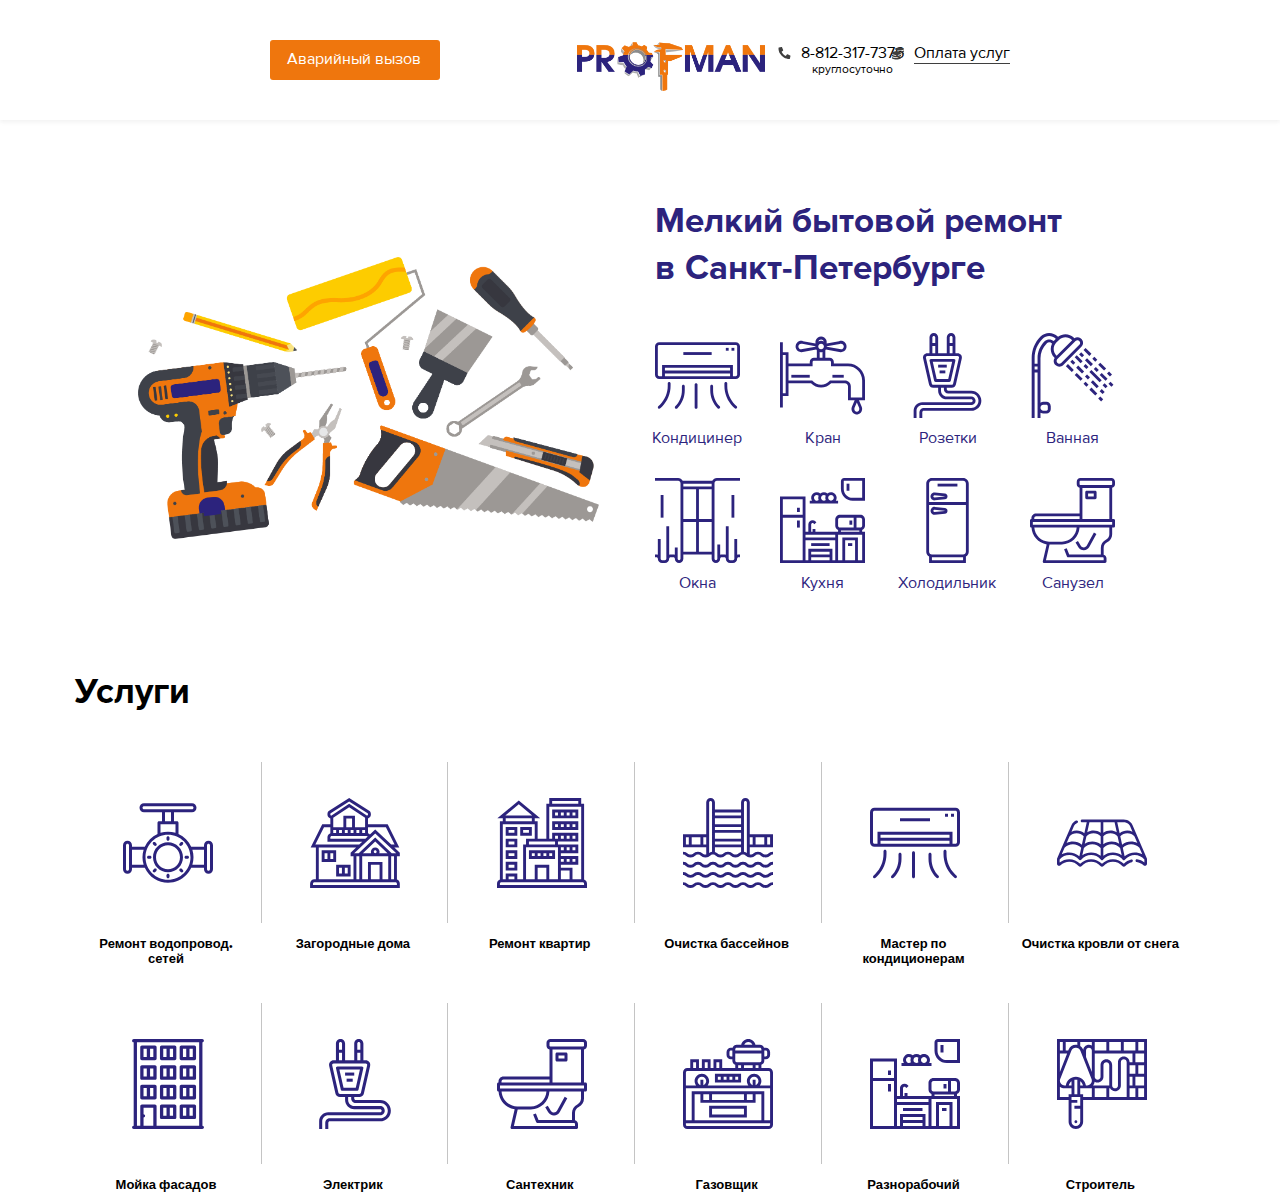
==== index.html @ c5df30b3 "main block_2" ====
<!DOCTYPE html>
<html lang="ru">

    <head>
        <meta charset="utf-8">
        <title>ProFman</title>
        <link rel="stylesheet" href="normalize.css">
        <link rel="stylesheet" href="style.css">
    </head>

    <body>
        <header>
            <div class="head_wrapper">
                <a href="#" class="button">Аварийный вызов</a>

                <a href="index.html" rel="home">
                    <img src="image/logo.png" alt="ProFman">
                  </a>
                <div class="wrapper_link">
                    <div><svg width="13" height="13" viewBox="0 0 13 13" fill="none" xmlns="http://www.w3.org/2000/svg"> <path d="M11.9141 12.5547L12.4766 10.1172C12.5078 9.99219 12.4922 9.86719 12.4297 9.74219C12.3672 9.61719 12.2812 9.53125 12.1719 9.48437L9.54687 8.35937C9.42187 8.3125 9.29687 8.30469 9.17187 8.33594C9.0625 8.36719 8.96875 8.42969 8.89062 8.52344L7.71875 9.92969C6.8125 9.50781 6 8.9375 5.28125 8.21875C4.5625 7.51562 3.99219 6.70312 3.57031 5.78125L4.97656 4.63281C5.08594 4.55469 5.14844 4.45312 5.16406 4.32812C5.19531 4.20312 5.1875 4.08594 5.14062 3.97656L4.01562 1.35156C3.96875 1.22656 3.88281 1.13281 3.75781 1.07031C3.63281 1.00781 3.50781 0.992187 3.38281 1.02344L0.945312 1.58594C0.804687 1.60156 0.695312 1.66406 0.617187 1.77344C0.539062 1.88281 0.5 2 0.5 2.125C0.5 4.09375 0.992187 5.92187 1.97656 7.60937C2.94531 9.25 4.25 10.5547 5.89062 11.5234C7.57812 12.5078 9.40625 13 11.375 13C11.5 13 11.6172 12.9609 11.7266 12.8828C11.8359 12.8047 11.8984 12.6953 11.9141 12.5547Z" fill="#3F3F3F"/></svg>
                        8-812-317-7376 <br> <span>круглосуточно</span> 
                    </div>
                    <div>
                        <svg width="12" height="13" viewBox="0 0 12 13" fill="none" xmlns="http://www.w3.org/2000/svg"> <path d="M0 9.99219L0 11C0 11.2656 0.203125 11.5156 0.609375 11.75C1.01563 11.9844 1.5625 12.1641 2.25 12.2891C2.9375 12.4297 3.6875 12.5 4.5 12.5C5.3125 12.5 6.0625 12.4297 6.75 12.2891C7.4375 12.1641 7.98438 11.9844 8.39063 11.75C8.79688 11.5156 9 11.2656 9 11V9.99219C8.53125 10.3203 7.88281 10.5781 7.05469 10.7656C6.27344 10.9219 5.42188 11 4.5 11C3.57813 11 2.72656 10.9219 1.94531 10.7656C1.11719 10.5781 0.46875 10.3203 0 9.99219ZM7.5 3.5C8.3125 3.5 9.0625 3.4375 9.75 3.3125C10.4375 3.17187 10.9844 2.98437 11.3906 2.75C11.7969 2.51562 12 2.26562 12 2C12 1.73437 11.7969 1.48437 11.3906 1.25C10.9844 1.01562 10.4375 0.835937 9.75 0.710937C9.0625 0.570312 8.3125 0.5 7.5 0.5C6.6875 0.5 5.9375 0.570312 5.25 0.710937C4.5625 0.835937 4.01562 1.01562 3.60938 1.25C3.20313 1.48437 3 1.73438 3 2C3 2.26562 3.20313 2.51562 3.60938 2.75C4.01563 2.98437 4.5625 3.17187 5.25 3.3125C5.9375 3.4375 6.6875 3.5 7.5 3.5ZM0 7.53125L0 8.75C0 9.01562 0.203125 9.26562 0.609375 9.5C1.01563 9.73438 1.5625 9.92188 2.25 10.0625C2.9375 10.1875 3.6875 10.25 4.5 10.25C5.3125 10.25 6.0625 10.1875 6.75 10.0625C7.4375 9.92187 7.98438 9.73437 8.39063 9.5C8.79688 9.26562 9 9.01562 9 8.75V7.53125C8.53125 7.92187 7.88281 8.22656 7.05469 8.44531C6.25781 8.64844 5.40625 8.75 4.5 8.75C3.59375 8.75 2.74219 8.64844 1.94531 8.44531C1.11719 8.22656 0.46875 7.92188 0 7.53125ZM9.75 7.78906C10.4375 7.66406 10.9844 7.48437 11.3906 7.25C11.7969 7.01562 12 6.76562 12 6.5L12 5.49219C11.4844 5.86719 10.7344 6.14062 9.75 6.3125V7.78906ZM4.5 4.25C3.6875 4.25 2.9375 4.33594 2.25 4.50781C1.5625 4.67969 1.01563 4.90625 0.609375 5.1875C0.203125 5.46875 0 5.78125 0 6.125C0 6.46875 0.203125 6.78125 0.609375 7.0625C1.01563 7.34375 1.5625 7.57031 2.25 7.74219C2.9375 7.91406 3.6875 8 4.5 8C5.3125 8 6.0625 7.91406 6.75 7.74219C7.4375 7.57031 7.98438 7.34375 8.39063 7.0625C8.79688 6.78125 9 6.46875 9 6.125C9 5.78125 8.79688 5.46875 8.39062 5.1875C7.98438 4.90625 7.4375 4.67969 6.75 4.50781C6.0625 4.33594 5.3125 4.25 4.5 4.25ZM9.63281 5.5625C10.3516 5.4375 10.9219 5.25781 11.3438 5.02344C11.7812 4.78906 12 4.53125 12 4.25V3.24219C11.5938 3.52344 11.0469 3.75 10.3594 3.92187C9.73438 4.09375 9.02344 4.19531 8.22656 4.22656C8.97656 4.58594 9.44531 5.03125 9.63281 5.5625Z" fill="#3F3F3F"/></svg>
                        <a href="#">Оплата услуг</a>
                    </div>
                </div>
            </div>
        </header>

        <div id="container">
            <div class="index_present">
              <img src="image/fs.png" alt="">
              <h1>Мелкий бытовой ремонт<br> в Санкт-Петербурге</h1>
              <div class="present_uslugi">
                <a href="#">
                  <div>
                    <svg height="480pt" viewBox="0 -52 480 480" width="480pt" xmlns="http://www.w3.org/2000/svg"><path d="m80 224c-4.417969 0-8 3.582031-8 8v14.398438c.117188 39.898437-15.726562 78.183593-44 106.328124l-9.601562 9.601563c-2.078126 2.007813-2.914063 4.984375-2.179688 7.78125.730469 2.796875 2.917969 4.980469 5.714844 5.710937 2.796875.734376 5.769531-.101562 7.777344-2.179687l9.601562-9.601563c31.285156-31.136718 48.816406-73.496093 48.6875-117.640624v-14.398438c0-4.417969-3.582031-8-8-8zm0 0"/><path d="m400 224c-4.417969 0-8 3.582031-8 8v14.398438c-.121094 44.148437 17.425781 86.507812 48.726562 117.640624l9.601563 9.601563c3.140625 3.03125 8.128906 2.988281 11.214844-.097656 3.085937-3.085938 3.128906-8.074219.097656-11.214844l-9.601563-9.601563c-28.289062-28.136718-44.148437-66.425781-44.039062-106.328124v-14.398438c0-4.417969-3.582031-8-8-8zm0 0"/><path d="m125.65625 373.65625c27.199219-27.050781 42.449219-63.863281 42.34375-102.222656v-23.433594c0-4.417969-3.582031-8-8-8s-8 3.582031-8 8v23.433594c.09375 34.117187-13.464844 66.851562-37.65625 90.910156-2.078125 2.007812-2.914062 4.984375-2.179688 7.78125.730469 2.796875 2.914063 4.980469 5.710938 5.710938 2.796875.734374 5.773438-.101563 7.78125-2.179688zm0 0"/><path d="m320 240c-4.417969 0-8 3.582031-8 8v23.433594c-.105469 38.359375 15.144531 75.171875 42.34375 102.222656 3.140625 3.03125 8.128906 2.988281 11.214844-.097656 3.085937-3.085938 3.128906-8.074219.097656-11.214844-24.191406-24.058594-37.75-56.792969-37.65625-90.910156v-23.433594c0-4.417969-3.582031-8-8-8zm0 0"/><path d="m240 368v-128c0-4.417969-3.582031-8-8-8s-8 3.582031-8 8v128c0 4.417969 3.582031 8 8 8s8-3.582031 8-8zm0 0"/><path d="m456 0h-432c-13.253906 0-24 10.746094-24 24v160c0 13.253906 10.746094 24 24 24h432c13.253906 0 24-10.746094 24-24v-160c0-13.253906-10.746094-24-24-24zm-400 192v-16h368v16zm368-32h-368v-16h368zm40 24c0 4.417969-3.582031 8-8 8h-16v-64h-400v64h-16c-4.417969 0-8-3.582031-8-8v-160c0-4.417969 3.582031-8 8-8h432c4.417969 0 8 3.582031 8 8zm0 0"/><path d="m160 56h160v16h-160zm0 0"/><path d="m432 32h16v16h-16zm0 0"/><path d="m400 32h16v16h-16zm0 0"/></svg>
                    <span>Кондицинер</span>
                  </div>
                </a>
                <a href="#">
                  <div>
                    <svg height="480pt" viewBox="0 -19 480 479" width="480pt" xmlns="http://www.w3.org/2000/svg"><path d="m384 152.78125h-80v-8c0-13.257812-10.746094-24-24-24h-24v-43.058594c1.179688-1.320312 2.25-2.734375 3.199219-4.230468l83.402343 15.152343 1.398438.136719c12.636719.019531 24.097656-7.410156 29.242188-18.953125 5.140624-11.539063 3.003906-25.03125-5.460938-34.414063-8.460938-9.382812-21.660156-12.898437-33.667969-8.96875l-70.847656 12.878907c2.789063-12.785157-2.488281-25.984375-13.324219-33.320313-10.835937-7.339844-25.046875-7.339844-35.882812 0-10.835938 7.335938-16.113282 20.535156-13.324219 33.320313l-70.847656-12.878907c-12.007813-3.929687-25.207031-.414062-33.667969 8.96875-8.464844 9.382813-10.601562 22.875-5.460938 34.414063 5.144532 11.542969 16.605469 18.972656 29.242188 18.953125h.71875l84.082031-15.289062c.949219 1.496093 2.019531 2.910156 3.199219 4.230468v43.058594h-16c-13.253906 0-24 10.742188-24 24v8h-120v-64h-32v-56h-16v368h16v-64h32v-72h127.015625c14.988281 15.347656 35.53125 24 56.984375 24s41.996094-8.652344 56.984375-24h77.511719c9.664062.007812 17.496094 7.839844 17.503906 17.503906v78.496094h37.65625l-15.488281 36.132812c-3.945313 9.292969-3.355469 19.894532 1.601562 28.691407 4.484375 8.105469 12.527344 13.621093 21.703125 14.886719 1.421875.1875 2.859375.285156 4.296875.289062 1.449219-.003906 2.898438-.101562 4.335938-.289062 9.175781-1.277344 17.214843-6.804688 21.695312-14.914063 4.953125-8.792969 5.546875-19.386719 1.597657-28.679687l-15.476563-36.117188h34.078125v-112c-.058594-52.996094-43.003906-95.945312-96-96zm61.871094 264.925781c-2.011719 3.738281-5.671875 6.304688-9.871094 6.921875-1.457031.191406-2.933594.191406-4.390625 0-4.207031-.613281-7.875-3.175781-9.898437-6.914062-2.503907-4.445313-2.800782-9.808594-.800782-14.503906l12.921875-30.128907 12.910157 30.136719c1.976562 4.703125 1.65625 10.058594-.871094 14.488281zm-229.871094-360.925781c0-8.839844 7.164062-16 16-16s16 7.160156 16 16c0 8.835938-7.164062 16-16 16s-16-7.164062-16-16zm48-1.320312 73.542969-13.386719 1.210937-.3125c1.679688-.621094 3.453125-.953125 5.246094-.980469 8.835938-.179688 16.144531 6.835938 16.324219 15.675781.179687 8.835938-6.839844 16.144531-15.675781 16.324219l-80.648438-14.679688zm-32-38.679688c7.34375.019531 13.730469 5.035156 15.488281 12.167969-9.578125-5.558594-21.398437-5.558594-30.976562 0 1.757812-7.132813 8.144531-12.148438 15.488281-12.167969zm-32 41.320312-80.648438 14.679688c-8.835937-.179688-15.855468-7.488281-15.675781-16.324219.179688-8.839843 7.488281-15.855469 16.324219-15.675781 1.792969.027344 3.566406.359375 5.246094.980469l74.753906 13.699219zm24 29.542969c5.226562 1.515625 10.773438 1.515625 16 0v33.136719h-16zm-192 233.136719h-16v-216h16zm432 24h-64v-62.496094c-.023438-18.496094-15.007812-33.484375-33.503906-33.503906h-84.542969l-2.402344 2.65625c-12.082031 13.574219-29.390625 21.339844-47.566406 21.339844s-35.484375-7.765625-47.570313-21.339844l-2.398437-2.65625h-134.015625v-80h136v-24c0-4.417969 3.582031-8 8-8h88c4.417969 0 8 3.582031 8 8v24h96c44.164062.046875 79.953125 35.835938 80 80zm0 0"/><path d="m64 216.78125h104v16h-104zm0 0"/><path d="m296 216.78125h64v16h-64zm0 0"/></svg>
                    <span>Кран</span>
                  </div>
                </a>
                <a href="#">
                  <div>
                    <svg height="472pt" viewBox="-48 0 472 472" width="472pt" xmlns="http://www.w3.org/2000/svg"><path d="m230.160156 147.007812c-1.519531-1.902343-3.820312-3.007812-6.257812-3.007812h-127.804688c-2.4375-.003906-4.742187 1.105469-6.261718 3.007812-1.519532 1.902344-2.089844 4.394532-1.546876 6.769532l25.453126 112c.832031 3.640625 4.066406 6.222656 7.800781 6.222656h76.914062c3.734375 0 6.96875-2.582031 7.800781-6.222656l25.453126-112c.539062-2.375-.03125-4.867188-1.550782-6.769532zm-38.089844 108.992188h-64.140624l-21.808594-96h107.757812zm0 0"/><path d="m136 176h48v16h-48zm0 0"/><path d="m144 208h32v16h-32zm0 0"/><path d="m0 432v40h16v-40c0-17.671875 14.328125-32 32-32h272c13.253906 0 24-10.746094 24-24s-10.746094-24-24-24h-136c-17.671875 0-32-14.328125-32-32v-16h16v8c0 13.253906 10.746094 24 24 24h128c22.089844 0 40 17.910156 40 40s-17.910156 40-40 40h-264c-13.253906 0-24 10.746094-24 24v32h16v-32c0-4.417969 3.582031-8 8-8h264c30.929688 0 56-25.070312 56-56s-25.070312-56-56-56h-128c-4.417969 0-8-3.582031-8-8v-8h27.199219c11.222656.042969 20.960937-7.726562 23.410156-18.679688l32.71875-144c1.617187-7.113281-.089844-14.578124-4.636719-20.28125-4.546875-5.703124-11.445312-9.03125-18.738281-9.039062h-11.953125v-88c0-13.253906-10.746094-24-24-24s-24 10.746094-24 24v88h-48v-88c0-13.253906-10.746094-24-24-24s-24 10.746094-24 24v88h-11.953125c-7.300781 0-14.203125 3.320312-18.757813 9.027344-4.558593 5.703125-6.265624 13.171875-4.648437 20.292968l32.734375 144c2.441406 10.960938 12.195312 18.738282 23.425781 18.679688h27.199219v16c.027344 26.5 21.5 47.972656 48 48h136c4.417969 0 8 3.582031 8 8s-3.582031 8-8 8h-272c-26.5.027344-47.9726562 21.5-48 48zm200-408c0-4.417969 3.582031-8 8-8s8 3.582031 8 8v32h-16zm0 48h16v40h-16zm-96-48c0-4.417969 3.582031-8 8-8s8 3.582031 8 8v32h-16zm0 48h16v40h-16zm-3.023438 209.777344-32.738281-144c-.539062-2.375.03125-4.867188 1.550781-6.769532 1.519532-1.902343 3.824219-3.011718 6.257813-3.007812h167.90625c2.433594 0 4.734375 1.109375 6.25 3.011719 1.519531 1.902343 2.089844 4.390625 1.550781 6.765625l-32.722656 144c-.832031 3.652344-4.085938 6.238281-7.832031 6.222656h-102.398438c-3.742187.011719-6.992187-2.574219-7.824219-6.222656zm0 0"/></svg>
                    <span>Розетки</span>
                  </div>
                </a>
                <a href="#">
                  <div>
                    <svg height="463pt" viewBox="-9 0 463 463.14653" width="463pt" xmlns="http://www.w3.org/2000/svg"><path d="m249.449219 23.148438c-6.03125-.019532-11.933594 1.761718-16.953125 5.109374l-2.023438-2.015624c-23.457031-23.386719-60.65625-25.648438-86.773437-5.28125l-1.601563-1.597657c-25.859375-25.816406-67.738281-25.816406-93.601562 0-31.117188 30.972657-48.5546878 73.109375-48.4218752 117.015625v326.769532h16.0000002v-248h16v248h16v-28.449219c4.84375 2.878906 10.367187 4.414062 16 4.449219h16c13.253906 0 24-10.746094 24-24v-16c0-13.257813-10.746094-24-24-24h-16c-5.632813.03125-11.15625 1.566406-16 4.445312v-241.535156c-.082031-30.492188 12.035156-59.753906 33.65625-81.257813 7.929687-7.902343 20.757812-7.902343 28.6875 0l.648437.648438c-12.875 25.3125-7.988281 56.03125 12.105469 76.097656l2.015625 2.015625c-8.796875 13.113281-6.179688 30.769531 6.042969 40.765625 12.226562 9.996094 30.046875 9.058594 41.15625-2.164063l98.71875-98.738281c8.761719-8.757812 11.382812-21.929687 6.640625-33.375-4.742188-11.445312-15.910156-18.90625-28.296875-18.902343zm-233.375 176v-16h16v16zm48 192h16c4.417969 0 8 3.578124 8 8v16c0 4.417968-3.582031 8-8 8h-16c-8.835938 0-16-7.164063-16-16 0-8.839844 7.164062-16 16-16zm6.34375-345.65625c-24.628907 24.496093-38.4375 57.828124-38.34375 92.566406v29.089844h-16v-30.769532c-.109375-39.667968 15.65625-77.730468 43.785156-105.703125 19.601563-19.554687 51.332031-19.554687 70.933594 0l1.21875 1.222657-8.839844 8.847656c-1.097656 1.097656-2.089844 2.257812-3.089844 3.410156-14.300781-12.761719-36.070312-12.179688-49.664062 1.335938zm49.519531 41.65625c-.035156-13.171876 5.199219-25.808594 14.535156-35.097657l14.503906-14.503906c19.402344-19.34375 50.792969-19.34375 70.195313 0l1.597656 1.601563-84.695312 84.6875-1.601563-1.601563c-9.335937-9.285156-14.570312-21.921875-14.535156-35.085937zm139.855469-23.027344-98.75 98.746094c-4.1875 4.175781-10.476563 5.425781-15.941407 3.160156-5.464843-2.265625-9.027343-7.597656-9.027343-13.511719-.011719-3.882813 1.53125-7.605469 4.28125-10.34375l98.75-98.746094c4.1875-4.175781 10.476562-5.425781 15.941406-3.160156 5.460937 2.265625 9.023437 7.597656 9.027344 13.511719.007812 3.882812-1.53125 7.605468-4.28125 10.34375zm0 0"/><path d="m282.414062 92.808594 11.316407-11.316406 32 32-11.3125 11.316406zm0 0"/><path d="m330.414062 140.804688 11.316407-11.3125 15.996093 15.996093-11.3125 11.316407zm0 0"/><path d="m362.417969 172.808594 11.3125-11.316406 32 32-11.3125 11.316406zm0 0"/><path d="m258.421875 116.800781 11.3125-11.3125 15.996094 16-11.3125 11.3125zm0 0"/><path d="m290.421875 148.804688 11.3125-11.316407 32.003906 32.003907-11.316406 11.3125zm0 0"/><path d="m338.421875 196.800781 11.3125-11.3125 16 16-11.316406 11.3125zm0 0"/><path d="m234.421875 132.808594 11.316406-11.3125 32 32-11.316406 11.3125zm0 0"/><path d="m282.421875 180.808594 11.3125-11.316406 16 16-11.316406 11.3125zm0 0"/><path d="m314.414062 212.804688 11.3125-11.3125 56 55.996093-11.316406 11.3125zm0 0"/><path d="m370.414062 228.804688 11.316407-11.316407 32 32.003907-11.3125 11.3125zm0 0"/><path d="m210.417969 156.804688 11.316406-11.3125 15.996094 15.996093-11.3125 11.3125zm0 0"/><path d="m242.421875 188.804688 11.3125-11.3125 32 32-11.3125 11.3125zm0 0"/><path d="m290.421875 236.804688 11.3125-11.3125 15.996094 15.996093-11.3125 11.3125zm0 0"/><path d="m322.421875 268.804688 11.316406-11.3125 32 32-11.316406 11.3125zm0 0"/><path d="m186.421875 180.800781 11.316406-11.3125 32 32-11.316406 11.316407zm0 0"/><path d="m234.417969 228.800781 11.3125-11.3125 32 32-11.3125 11.316407zm0 0"/><path d="m282.417969 276.800781 11.3125-11.3125 15.996093 15.996094-11.3125 11.3125zm0 0"/><path d="m314.417969 308.800781 11.3125-11.3125 32.003906 32-11.316406 11.316407zm0 0"/><path d="m362.417969 356.800781 11.3125-11.3125 16 15.996094-11.316407 11.3125zm0 0"/><path d="m370.421875 316.804688 11.3125-11.3125 16 15.996093-11.316406 11.3125zm0 0"/><path d="m386.421875 284.808594 11.3125-11.316406 15.996094 16-11.3125 11.3125zm0 0"/><path d="m418.414062 276.800781 11.316407-11.3125 15.996093 16-11.3125 11.3125zm0 0"/><path d="m410.417969 220.804688 11.3125-11.3125 15.996093 15.996093-11.3125 11.316407zm0 0"/></svg>
                    <span>Ванная</span>
                  </div>
                </a>
                  <div class="break"></div>
                <a href="#">
                  <div>
                    <svg height="480pt" viewBox="0 0 480 480" width="480pt" xmlns="http://www.w3.org/2000/svg"><path d="m32 96h16v128h-16zm0 0"/><path d="m323.425781 16h-166.851562c-5.015625-9.789062-15.078125-15.9609375-26.078125-16h-130.496094v16h130.496094c7.453125.007812 13.496094 6.050781 13.503906 13.503906v426.496094c0 4.417969-3.582031 8-8 8s-8-3.582031-8-8v-64h-16v41.472656c-2.5625-.949218-5.269531-1.445312-8-1.472656h-16c-2.730469.027344-5.4375.523438-8 1.472656v-161.472656h-16v184c0 4.417969-3.582031 8-8 8h-16c-4.417969 0-8-3.582031-8-8v-112h-16v89.472656c-2.5625-.949218-5.269531-1.445312-8-1.472656h-8v16h8c4.417969 0 8 3.582031 8 8 0 13.253906 10.746094 24 24 24h16c13.253906 0 24-10.746094 24-24 0-4.417969 3.582031-8 8-8h16c4.417969 0 8 3.582031 8 8 0 13.253906 10.746094 24 24 24s24-10.746094 24-24v-24h160v24c0 13.253906 10.746094 24 24 24s24-10.746094 24-24c0-4.417969 3.582031-8 8-8h16c4.417969 0 8 3.582031 8 8 0 13.253906 10.746094 24 24 24h16c13.253906 0 24-10.746094 24-24 0-4.417969 3.582031-8 8-8h8v-16h-8c-2.730469.027344-5.4375.523438-8 1.472656v-89.472656h-16v112c0 4.417969-3.582031 8-8 8h-16c-4.417969 0-8-3.582031-8-8v-184h-16v161.472656c-2.5625-.949218-5.269531-1.445312-8-1.472656h-16c-2.730469.027344-5.4375.523438-8 1.472656v-57.472656h-16v80c0 4.417969-3.582031 8-8 8s-8-3.582031-8-8v-426.496094c.003906-7.453125 6.042969-13.496094 13.496094-13.503906h130.503906v-16h-130.503906c-10.996094.0429688-21.054688 6.214844-26.070313 16zm-163.425781 48h72v168h-72zm0 184h72v168h-72zm88 168v-168h72v168zm72-184h-72v-168h72zm-160-184v-16h160v16zm0 0"/><path d="m432 96h16v128h-16zm0 0"/></svg>
                    <span>Окна</span>
                  </div>
                </a>
                <a href="#">
                  <div>
                    <svg height="480pt" viewBox="0 0 480 480" width="480pt" xmlns="http://www.w3.org/2000/svg"><path d="m96 168h16v24h-16zm0 0"/><path d="m96 240h16v40h-16zm0 0"/><path d="m176 368h104v16h-104zm0 0"/><path d="m453.335938 208h-114.671876c-14.71875.019531-26.644531 11.945312-26.664062 26.664062v34.671876c.015625 10.589843 6.296875 20.164062 16 24.398437v10.265625h-128v-16h-16v16h-8v-41.375c.007812-2.121094.851562-4.152344 2.34375-5.65625 3.160156-3.035156 8.152344-3.035156 11.3125 0l4.6875 4.6875 11.3125-11.3125-4.679688-4.6875c-9.5-9.066406-24.445312-9.066406-33.945312 0-4.515625 4.488281-7.050781 10.597656-7.03125 16.96875v41.375h-16v-200h-144v376h480v-176h-16v-10.265625c9.703125-4.234375 15.984375-13.808594 16-24.398437v-34.671876c-.019531-14.71875-11.945312-26.644531-26.664062-26.664062zm-125.335938 26.664062c.007812-5.886718 4.777344-10.65625 10.664062-10.664062h77.335938v56h-77.335938c-5.886718-.007812-10.65625-4.777344-10.664062-10.664062zm-16 85.335938v16h-168v-16zm-184-200v88h-112v-88zm0 344h-112v-240h112zm48 0v-16h104v16zm104-32h-104v-16h104zm-120-32v64h-16v-112h168v112h-16v-64zm208 64v-112h56v112zm96 0h-24v-128h-88v128h-24v-144h136zm-120-160v-8h104v8zm120-34.664062c-.007812 5.886718-4.777344 10.65625-10.664062 10.664062h-21.335938v-56h21.335938c5.886718.007812 10.65625 4.777344 10.664062 10.664062zm0 0"/><path d="m392 240h16v24h-16zm0 0"/><path d="m168 144h160v-16h-12.449219c2.878907-4.84375 4.417969-10.367188 4.449219-16 0-17.671875-14.328125-32-32-32-7.296875.027344-14.359375 2.570312-20 7.199219-11.605469-9.601563-28.394531-9.601563-40 0-11.9375-9.777344-29.167969-9.582031-40.878906.464843-11.710938 10.050782-14.523438 27.050782-6.671875 40.335938h-12.449219zm120-48c8.835938 0 16 7.164062 16 16s-7.164062 16-16 16-16-7.164062-16-16 7.164062-16 16-16zm-40 0c3.828125.023438 7.519531 1.425781 10.398438 3.953125-3.1875 7.714844-3.1875 16.378906 0 24.09375-5.363282 4.6875-13.179688 5.265625-19.175782 1.414063-5.992187-3.851563-8.71875-11.203126-6.683594-18.03125 2.035157-6.828126 8.335938-11.488282 15.460938-11.429688zm-56 16c-.039062-6.265625 3.601562-11.96875 9.300781-14.566406 5.699219-2.601563 12.394531-1.617188 17.097657 2.519531-3.1875 7.714844-3.1875 16.378906 0 24.09375-4.703126 4.136719-11.398438 5.121094-17.097657 2.519531-5.699219-2.597656-9.339843-8.300781-9.300781-14.566406zm0 0"/><path d="m384 368h24v16h-24zm0 0"/><path d="m344 18v44c.039062 36.433594 29.566406 65.960938 66 66h70v-128h-118c-9.9375.0117188-17.988281 8.0625-18 18zm120 94h-54c-27.601562-.03125-49.96875-22.398438-50-50v-44c0-1.105469.894531-2 2-2h102zm0 0"/><path d="m376 32h16v40h-16zm0 0"/></svg>
                    <span>Кухня</span>
                  </div>
                </a>
                <a href="#">
                  <div>
                    <svg height="480pt" viewBox="-120 0 480 480" width="480pt" xmlns="http://www.w3.org/2000/svg"><path d="m105.601562 87.320312-56.882812-5.71875c-8.257812-.828124-16.300781 2.960938-20.921875 9.859376-4.617187 6.898437-5.058594 15.78125-1.144531 23.101562 3.914062 7.324219 11.542968 11.890625 19.84375 11.886719.734375 0 1.480468 0 2.222656-.113281l56.867188-5.6875c8.164062-.789063 14.398437-7.644532 14.414062-15.847657v-1.519531c.042969-8.242188-6.199219-15.160156-14.398438-15.960938zm-58.464843 23.128907c-2.378907.234375-4.695313-.855469-6.023438-2.839844-1.332031-1.984375-1.464843-4.539063-.34375-6.648437 1.121094-2.109376 3.3125-3.433594 5.703125-3.441407.21875-.011719.441406-.011719.664063 0l56.863281 5.71875v1.523438zm56.863281-5.648438.800781 7.960938zm0 0"/><path d="m46.496094 208c.734375 0 1.480468 0 2.222656-.113281l56.875-5.6875c8.175781-.820313 14.398438-7.703125 14.398438-15.917969v-1.480469c.042968-8.246093-6.1875-15.171875-14.390626-16l-56.875-5.679687c-8.179687-.679688-16.078124 3.15625-20.605468 10-4.527344 6.847656-4.964844 15.617187-1.140625 22.878906 3.828125 7.265625 11.308593 11.863281 19.515625 12zm-4.359375-27.289062c1.183593-1.078126 2.726562-1.675782 4.328125-1.671876.21875-.011718.441406-.011718.664062 0l56.871094 5.761719v1.519531l-56.871094 5.679688c-2.785156.28125-5.4375-1.261719-6.574218-3.820312-1.132813-2.558594-.496094-5.558594 1.582031-7.4375zm0 0"/><path d="m64 32h112v16h-112zm0 0"/><path d="m224 480v-36.449219c9.867188-5.671875 15.964844-16.171875 16-27.550781v-384c0-17.671875-14.328125-32-32-32h-176c-17.671875 0-32 14.328125-32 32v384c.0351562 11.378906 6.132812 21.878906 16 27.550781v36.449219zm-16-16h-176v-16h176zm-192-432c0-8.835938 7.164062-16 16-16h176c8.835938 0 16 7.164062 16 16v104h-208zm208 120v264c0 8.835938-7.164062 16-16 16h-176c-8.835938 0-16-7.164062-16-16v-264zm0 0"/></svg>
                    <span>Холодильник</span>
                  </div>
                </a>
                <a href="#">
                  <div>
                    <svg height="480pt" viewBox="0 0 480 480.00001" width="480pt" xmlns="http://www.w3.org/2000/svg"><path d="m459.496094 0h-175c-11.316406.0117188-20.488282 9.1875-20.496094 20.503906v15c0 9.589844 6.644531 17.898438 16 20v144.496094h-245.503906c-14.628906.019531-26.484375 11.875-26.496094 26.503906v5.496094c-4.417969 0-8 3.582031-8 8v32c0 4.417969 3.582031 8 8 8h.382812c2.78125 47.863281 38.464844 87.359375 85.800782 94.96875l-21.984375 95.199219c-.558594 2.382812 0 4.886719 1.519531 6.804687 1.523438 1.914063 3.835938 3.03125 6.28125 3.027344h344c4.417969 0 8-3.582031 8-8v-18.496094c-.03125-9.726562-6.59375-18.222656-16-20.703125v-37.96875c-.035156-13.414062 7.558594-25.679687 19.574219-31.632812 17.480469-8.664063 28.507812-26.523438 28.425781-46.03125v-37.167969h8c4.417969 0 8-3.582031 8-8v-32c0-4.417969-3.582031-8-8-8h-8v-176.535156c9.339844-2.101563 15.984375-10.386719 16-19.960938v-15c-.007812-11.320312-9.183594-20.4960935-20.503906-20.503906zm-435.496094 226.503906c.003906-5.796875 4.699219-10.496094 10.496094-10.503906h245.503906v16h-256zm.335938 53.496094h239.328124c-2.800781 44.164062-38.859374 78.878906-83.097656 80h-73.132812c-44.238282-1.121094-80.296875-35.835938-83.097656-80zm423.664062 37.167969c.050781 13.425781-7.542969 25.710937-19.574219 31.671875-17.46875 8.660156-28.492187 26.496094-28.425781 45.992187v37.167969h-178.585938l-13.980468-34.976562-14.867188 5.953124 16 40c1.21875 3.035157 4.160156 5.027344 7.433594 5.023438h194.496094c3.039062.003906 5.5 2.464844 5.503906 5.503906v10.496094h-325.945312l20.34375-88h70.203124c53.023438-1.195312 96.179688-43.035156 99.015626-96h168.382812zm16-53.167969h-448v-16h448zm-168-32v-176h152v176zm168-196.496094c-.003906 2.484375-2.019531 4.496094-4.503906 4.496094h-175c-2.484375 0-4.496094-2.011719-4.496094-4.496094v-15c0-2.484375 2.011719-4.5 4.496094-4.503906h175c2.488281 0 4.503906 2.015625 4.503906 4.503906zm0 0"/><path d="m368 72h-48c-4.417969 0-8 3.582031-8 8v32c0 4.417969 3.582031 8 8 8h48c4.417969 0 8-3.582031 8-8v-32c0-4.417969-3.582031-8-8-8zm-8 32h-32v-16h32zm0 0"/><path d="m270.855469 355.878906-13.710938 8.242188 15.960938 26.597656c6.566406 10.941406 18.488281 17.53125 31.246093 17.269531 12.757813-.261719 24.398438-7.332031 30.511719-18.53125l40.160157-73.601562-14.046876-7.664063-40.152343 73.601563c-3.363281 6.167969-9.773438 10.058593-16.796875 10.203125-7.027344.144531-13.589844-3.484375-17.203125-9.507813zm0 0"/></svg>
                    <span>Санузел</span>
                  </div>
                </a>
              </div>
            </div>

            <div class="index_uslugi">
              <h1>Услуги</h1>
              <div class="links_services">

                <a href="#">
                  <div>
                    <svg xmlns="http://www.w3.org/2000/svg" height="640pt" version="1.1" viewBox="0 -37 640 640" width="640pt"> <g id="surface1"> <path d="M 320 277.335938 C 261.089844 277.335938 213.335938 325.085938 213.335938 384 C 213.335938 442.910156 261.089844 490.667969 320 490.667969 C 378.910156 490.667969 426.664062 442.910156 426.664062 384 C 426.601562 325.117188 378.882812 277.398438 320 277.335938 Z M 320 469.332031 C 272.871094 469.332031 234.667969 431.128906 234.667969 384 C 234.667969 336.871094 272.871094 298.667969 320 298.667969 C 367.128906 298.667969 405.332031 336.871094 405.332031 384 C 405.277344 431.101562 367.105469 469.28125 320 469.332031 Z M 320 469.332031 "/> <path d="M 320 266.664062 C 325.890625 266.664062 330.667969 261.890625 330.667969 256 L 330.667969 245.332031 C 330.667969 239.445312 325.890625 234.667969 320 234.667969 C 314.109375 234.667969 309.332031 239.445312 309.332031 245.332031 L 309.332031 256 C 309.332031 261.890625 314.109375 266.664062 320 266.664062 Z M 320 266.664062 " /> <path d="M 410.507812 278.398438 L 402.964844 285.941406 C 398.730469 290.035156 398.613281 296.789062 402.703125 301.023438 C 406.796875 305.257812 413.550781 305.375 417.789062 301.285156 C 417.875 301.203125 417.964844 301.113281 418.046875 301.023438 L 425.589844 293.480469 C 429.683594 289.242188 429.566406 282.492188 425.328125 278.398438 C 421.195312 274.40625 414.640625 274.40625 410.507812 278.398438 Z M 410.507812 278.398438 "/> <path d="M 458.667969 373.328125 L 448 373.328125 C 442.109375 373.328125 437.335938 378.109375 437.335938 384 C 437.335938 389.890625 442.109375 394.667969 448 394.667969 L 458.667969 394.667969 C 464.554688 394.667969 469.332031 389.890625 469.332031 384 C 469.332031 378.109375 464.554688 373.328125 458.667969 373.328125 Z M 458.667969 373.328125 "/> <path d="M 418.046875 466.960938 C 413.8125 462.871094 407.054688 462.988281 402.964844 467.226562 C 398.976562 471.363281 398.976562 477.914062 402.964844 482.046875 L 410.507812 489.589844 C 414.671875 493.753906 421.425781 493.757812 425.59375 489.59375 C 429.761719 485.429688 429.765625 478.675781 425.601562 474.507812 Z M 418.046875 466.960938 "/> <path d="M 320 501.332031 C 314.109375 501.332031 309.332031 506.109375 309.332031 512 L 309.332031 522.664062 C 309.332031 528.558594 314.109375 533.335938 320 533.335938 C 325.890625 533.335938 330.667969 528.558594 330.667969 522.664062 L 330.667969 512 C 330.667969 506.109375 325.890625 501.332031 320 501.332031 Z M 320 501.332031 "/> <path d="M 221.953125 466.960938 L 214.410156 474.507812 C 210.242188 478.671875 210.238281 485.425781 214.40625 489.59375 C 218.570312 493.757812 225.328125 493.765625 229.492188 489.601562 L 237.035156 482.054688 C 241.128906 477.820312 241.011719 471.070312 236.773438 466.976562 C 232.640625 462.984375 226.085938 462.984375 221.953125 466.976562 Z M 221.953125 466.960938 "/> <path d="M 192 373.328125 L 181.332031 373.328125 C 175.4375 373.328125 170.664062 378.109375 170.664062 384 C 170.664062 389.890625 175.4375 394.667969 181.332031 394.667969 L 192 394.667969 C 197.890625 394.667969 202.664062 389.890625 202.664062 384 C 202.664062 378.109375 197.890625 373.328125 192 373.328125 Z M 192 373.328125 "/> <path d="M 221.953125 301.035156 C 226.1875 305.125 232.945312 305.007812 237.035156 300.773438 C 241.023438 296.640625 241.023438 290.082031 237.035156 285.953125 L 229.492188 278.414062 C 225.328125 274.242188 218.574219 274.242188 214.40625 278.402344 C 210.238281 282.570312 210.234375 289.328125 214.398438 293.492188 Z M 221.953125 301.035156 "/> <path d="M 608 266.664062 C 590.328125 266.664062 576 280.992188 576 298.667969 L 576 309.332031 L 485.054688 309.332031 C 466.832031 269.277344 434.722656 237.167969 394.667969 218.945312 L 394.667969 138.667969 C 394.667969 132.773438 389.890625 128 384 128 L 362.664062 128 L 362.664062 64 L 490.664062 64 C 508.339844 64 522.664062 49.671875 522.664062 32 C 522.664062 14.328125 508.339844 0 490.664062 0 L 149.332031 0 C 131.660156 0 117.335938 14.328125 117.335938 32 C 117.335938 49.671875 131.660156 64 149.332031 64 L 277.335938 64 L 277.335938 128 L 256 128 C 250.109375 128 245.332031 132.777344 245.332031 138.667969 L 245.332031 218.945312 C 205.273438 237.167969 173.167969 269.277344 154.941406 309.335938 L 64 309.335938 L 64 298.667969 C 64 280.996094 49.671875 266.671875 32 266.671875 C 14.328125 266.671875 0 280.992188 0 298.667969 L 0 469.332031 C 0 487.007812 14.328125 501.332031 32 501.332031 C 49.671875 501.332031 64 487.007812 64 469.332031 L 64 458.667969 L 154.945312 458.667969 C 196.015625 549.824219 303.207031 590.429688 394.367188 549.355469 C 434.648438 531.207031 466.90625 498.949219 485.054688 458.667969 L 576 458.667969 L 576 469.332031 C 576 487.007812 590.328125 501.332031 608 501.332031 C 625.671875 501.332031 640 487.007812 640 469.332031 L 640 298.667969 C 640 280.992188 625.671875 266.664062 608 266.664062 Z M 138.667969 32 C 138.667969 26.109375 143.441406 21.332031 149.332031 21.332031 L 490.664062 21.332031 C 496.558594 21.332031 501.332031 26.109375 501.332031 32 C 501.332031 37.890625 496.558594 42.664062 490.664062 42.664062 L 149.332031 42.664062 C 143.441406 42.664062 138.667969 37.890625 138.667969 32 Z M 298.667969 64 L 341.332031 64 L 341.332031 128 L 298.667969 128 Z M 266.664062 149.332031 L 373.335938 149.332031 L 373.335938 210.699219 C 338.585938 199.992188 301.414062 199.992188 266.664062 210.699219 Z M 42.664062 469.332031 C 42.664062 475.226562 37.890625 480 32 480 C 26.109375 480 21.332031 475.226562 21.332031 469.332031 L 21.332031 298.667969 C 21.332031 292.773438 26.109375 288 32 288 C 37.890625 288 42.664062 292.773438 42.664062 298.667969 Z M 64 437.335938 L 64 330.664062 L 146.699219 330.664062 C 135.992188 365.414062 135.992188 402.582031 146.699219 437.335938 Z M 320 544 C 231.636719 544 160 472.363281 160 384 C 160 295.632812 231.636719 224 320 224 C 408.363281 224 480 295.632812 480 384 C 479.902344 472.324219 408.324219 543.902344 320 544 Z M 493.300781 437.335938 C 504.007812 402.582031 504.007812 365.414062 493.300781 330.664062 L 576 330.664062 L 576 437.335938 Z M 618.667969 469.332031 C 618.667969 475.226562 613.890625 480 608 480 C 602.109375 480 597.335938 475.226562 597.335938 469.332031 L 597.335938 298.667969 C 597.335938 292.773438 602.109375 288 608 288 C 613.890625 288 618.667969 292.773438 618.667969 298.667969 Z M 618.667969 469.332031 "/> </g> </svg>
                  </div>
                  <span>Ремонт водопровод. сетей</span>
                </a>
                
                <a href="#">
                  <div>
                    <svg height="497pt" viewBox="0 0 497 497.512" width="497pt" xmlns="http://www.w3.org/2000/svg"><path d="m496.257812 321.511719v-19.464844l-30.441406-28.535156h27.382813l-64-128h-108.941407v-32.472657c9.125-1.976562 16-10.09375 16-19.808593v-5.007813c0-6.933594-3.480468-13.3125-9.320312-17.0625l-110.679688-71.160156-110.683593 71.160156c-5.832031 3.742188-9.316407 10.121094-9.316407 17.054688v5.007812c0 9.714844 6.871094 17.832032 16 19.808594v32.480469h-44.945312l-64 128h28.945312v176h-8c-13.234374 0-24 10.769531-24 24v24h496v-24c0-10.414063-6.714843-19.214844-16-22.527344v-129.472656zm-96 128v-96h-80v96h-32v-128h144v128zm-16 0h-48v-80h48zm-112 0h-16v-128h16zm80-152c0-4.40625 3.589844-8 8-8 4.40625 0 8 3.59375 8 8 0 4.410156-3.59375 8-8 8-4.410156 0-8-3.589844-8-8zm30.527344 8c.894532-2.511719 1.472656-5.183594 1.472656-8 0-13.230469-10.769531-24-24-24-13.234374 0-24 10.769531-24 24 0 2.816406.574219 5.488281 1.46875 8h-45.519531l68.050781-64.992188 68.039063 64.992188zm-22.527344-87.121094-91.210937 87.121094h-25.09375l116.304687-109.03125 116.300782 109.03125h-25.09375zm-232-108.597656 88-58.664063 88 58.664063v51.71875h-56v-64h-64v64h-56zm0 67.71875h16v16h-16zm32 0h16v16h-16zm72-16h-32v-48h32zm-40 16h16v16h-16zm32 0h16v16h-16zm32 0h16v16h-16zm32 0h16v16h-16zm-168 32h192c2.8125 0 5.261719 1.519531 6.695313 3.761719l-13.058594 12.238281h-193.636719v-8c0-4.40625 3.589844-8 8-8zm299.054688-48 48 96h-18.558594l-88.496094-82.96875-29.546874 27.695312c-2.75-3.308593-6.351563-5.847656-10.453126-7.300781v-33.425781zm-307.054688-73.296875c0-1.460938.734376-2.816406 1.964844-3.597656l102.035156-65.59375 102.03125 65.59375c1.230469.789062 1.96875 2.136718 1.96875 3.597656v5.007812c0 3.203125-3.992187 5.335938-6.65625 3.5625l-97.34375-64.890625-97.347656 64.898438c-2.679687 1.773437-6.652344-.359375-6.652344-3.5625zm-35.058593 73.296875h35.058593v33.472656c-9.289062 3.3125-16 12.113281-16 22.527344v24h192.566407l-17.0625 16h-242.5625zm-28.941407 112h206.4375l-30.4375 28.535156v19.464844h16v128h-192zm432 208h-464v-8c0-4.40625 3.589844-8 8-8h448c4.40625 0 8 3.59375 8 8zm-16-32h-16v-128h16zm0 0"/><path d="m144.257812 289.511719h-80v64h80zm-64 16h16v32h-16zm48 32h-16v-32h16zm0 0"/><path d="m144.257812 433.511719h80v-64h-80zm64-16h-16v-32h16zm-48-32h16v32h-16zm0 0"/></svg>
                  </div>
                  <span>Загородные дома</span>
                </a>

                <a href="#">
                  <div>
                    <svg height="496pt" viewBox="0 0 496 496" width="496pt" xmlns="http://www.w3.org/2000/svg"><path d="m480 449.472656v-417.472656h-16v-32h-176v32h-16v192h-48v-96h-16v-16h30.097656l-118.097656-98.414062-118.097656 98.414062h30.097656v16h-16v321.472656c-9.289062 3.3125-16 12.113282-16 22.527344v24h496v-24c0-10.414062-6.710938-19.214844-16-22.527344zm-176-433.472656h144v16h-144zm-16 32h176v400h-48v-64h-64v-16h96v-48h-96v-16h96v-48h-112v-16h112v-48h-144v32h-16zm-16 400h-48v-64h48zm-64-80v80h-48v-176h176v176h-48v-80zm224-160v16h-16v-16zm-32 16h-16v-16h16zm-32 0h-16v-16h16zm-32 0h-16v-16h16zm16 48h16v16h-16zm80 0v16h-16v-16zm-32 16h-16v-16h16zm-48 48h16v16h-16zm80 0v16h-16v-16zm-32 16h-16v-16h16zm-80-96h-144v-16h144zm32 144h48v48h-48zm-232-365.585938 73.902344 61.585938h-147.804688zm-72 77.585938h144v16h-144zm160 32v80h-48v32h-16v192h-32v-32h-64v32h-16v-304zm-112 304h-32v-16h32zm384 32h-464v-8c0-4.414062 3.585938-8 8-8h448c4.414062 0 8 3.585938 8 8zm0 0"/><path d="m112 160h-64v48h64zm-16 32h-32v-16h32zm0 0"/><path d="m112 224h-64v48h64zm-16 32h-32v-16h32zm0 0"/><path d="m112 288h-64v48h64zm-16 32h-32v-16h32zm0 0"/><path d="m112 352h-64v48h64zm-16 32h-32v-16h32zm0 0"/><path d="m192 160h-64v48h64zm-16 32h-32v-16h32zm0 0"/><path d="m448 64h-144v48h144zm-64 16h16v16h-16zm-16 16h-16v-16h16zm-48-16h16v16h-16zm112 16h-16v-16h16zm0 0"/><path d="m448 128h-144v48h144zm-64 16h16v16h-16zm-16 16h-16v-16h16zm-48-16h16v16h-16zm112 16h-16v-16h16zm0 0"/><path d="m320 288h-144v48h144zm-64 16h16v16h-16zm-16 16h-16v-16h16zm-48-16h16v16h-16zm112 16h-16v-16h16zm0 0"/></svg>
                  </div>
                  <span>Ремонт квартир</span>
                </a>

                <a href="#">
                  <div>
                    <svg height="496pt" viewBox="0 0 496 496" width="496pt" xmlns="http://www.w3.org/2000/svg"><path d="m454.617188 480c-7.617188 0-11.050782-2.65625-15.808594-6.328125-5.570313-4.3125-12.503906-9.671875-25.585938-9.671875-13.078125 0-20.007812 5.367188-25.574218 9.671875-4.746094 3.671875-8.167969 6.328125-15.777344 6.328125-7.589844 0-11.023438-2.65625-15.765625-6.328125-5.570313-4.304687-12.488281-9.671875-25.5625-9.671875-13.070313 0-20 5.367188-25.566407 9.671875-4.746093 3.671875-8.167968 6.328125-15.777343 6.328125-7.589844 0-11.023438-2.65625-15.765625-6.328125-5.570313-4.304687-12.488282-9.671875-25.5625-9.671875-13.070313 0-20 5.367188-25.566406 9.671875-4.746094 3.671875-8.167969 6.328125-15.769532 6.328125-7.597656 0-11.023437-2.65625-15.765625-6.328125-5.570312-4.304687-12.488281-9.671875-25.5625-9.671875-13.070312 0-20 5.367188-25.558593 9.679688-4.746094 3.664062-8.167969 6.320312-15.761719 6.320312-7.582031 0-11-2.648438-15.742188-6.320312-5.558593-4.3125-12.480469-9.679688-25.542969-9.679688-13.074218 0-20 5.367188-25.5625 9.679688-4.742187 3.664062-8.167968 6.320312-15.757812 6.320312-7.585938 0-11.007812-2.648438-15.746094-6.320312-5.558594-4.3125-12.480468-9.679688-25.535156-9.679688v16c7.585938 0 11.007812 2.648438 15.742188 6.320312 5.5625 4.3125 12.480468 9.679688 25.539062 9.679688 13.0625 0 19.992188-5.367188 25.550781-9.671875 4.742188-3.671875 8.175781-6.328125 15.769531-6.328125 7.582032 0 11.007813 2.65625 15.75 6.328125 5.558594 4.304687 12.480469 9.671875 25.535157 9.671875 13.066406 0 19.992187-5.367188 25.554687-9.671875 4.742188-3.671875 8.175782-6.328125 15.765625-6.328125 7.59375 0 11.023438 2.65625 15.769531 6.328125 5.566407 4.304687 12.496094 9.671875 25.558594 9.671875 13.066406 0 19.992188-5.367188 25.5625-9.671875 4.742188-3.671875 8.175782-6.328125 15.773438-6.328125 7.59375 0 11.023437 2.65625 15.769531 6.328125 5.566406 4.304687 12.496094 9.671875 25.558594 9.671875 13.066406 0 20-5.367188 25.570312-9.671875 4.742188-3.671875 8.175781-6.328125 15.773438-6.328125 7.59375 0 11.023437 2.65625 15.769531 6.328125 5.566406 4.304687 12.496094 9.671875 25.558594 9.671875 13.066406 0 20-5.359375 25.570312-9.671875 4.742188-3.671875 8.175782-6.328125 15.78125-6.328125 7.617188 0 11.050782 2.65625 15.808594 6.328125 5.570312 4.3125 12.503906 9.671875 25.585938 9.671875 13.078124 0 20.007812-5.359375 25.574218-9.671875 4.761719-3.671875 8.191406-6.328125 15.808594-6.328125v-16c-13.078125 0-20.015625 5.359375-25.585938 9.671875-4.757812 3.671875-8.191406 6.328125-15.796874 6.328125zm0 0"/><path d="m496 272v-72h-128v-176c0-13.230469-10.769531-24-24-24s-24 10.769531-24 24v40h-144v-40c0-13.230469-10.769531-24-24-24s-24 10.769531-24 24v176h-128v72h128v39.609375c-1.257812.214844-2.550781.390625-4.113281.390625-7.582031 0-11-2.648438-15.742188-6.320312-5.558593-4.3125-12.480469-9.679688-25.542969-9.679688-13.074218 0-20 5.367188-25.5625 9.679688-4.742187 3.664062-8.167968 6.320312-15.757812 6.320312-7.585938 0-11.007812-2.648438-15.746094-6.320312-5.558594-4.3125-12.480468-9.679688-25.535156-9.679688v16c7.585938 0 11.007812 2.648438 15.742188 6.320312 5.5625 4.3125 12.480468 9.679688 25.539062 9.679688 13.0625 0 19.992188-5.367188 25.550781-9.671875 4.742188-3.671875 8.175781-6.328125 15.769531-6.328125 7.582032 0 11.007813 2.65625 15.75 6.328125 5.558594 4.304687 12.480469 9.671875 25.535157 9.671875 13.066406 0 19.992187-5.367188 25.554687-9.671875 4.742188-3.671875 8.175782-6.328125 15.765625-6.328125 7.59375 0 11.023438 2.65625 15.769531 6.328125 5.566407 4.304687 12.496094 9.671875 25.558594 9.671875 13.066406 0 19.992188-5.367188 25.5625-9.671875 4.742188-3.671875 8.175782-6.328125 15.773438-6.328125 7.59375 0 11.023437 2.65625 15.769531 6.328125 5.566406 4.304687 12.496094 9.671875 25.558594 9.671875 13.066406 0 20-5.367188 25.570312-9.671875 4.742188-3.671875 8.175781-6.328125 15.773438-6.328125 7.59375 0 11.023437 2.65625 15.769531 6.328125 5.566406 4.304687 12.496094 9.671875 25.558594 9.671875 13.066406 0 20-5.359375 25.570312-9.671875 4.742188-3.671875 8.175782-6.328125 15.78125-6.328125 7.617188 0 11.050782 2.65625 15.808594 6.328125 5.570312 4.3125 12.503906 9.671875 25.585938 9.671875 13.078124 0 20.007812-5.359375 25.574218-9.671875 4.761719-3.671875 8.191406-6.328125 15.808594-6.328125v-16c-13.078125 0-20.015625 5.359375-25.585938 9.671875-4.757812 3.671875-8.191406 6.328125-15.796874 6.328125-7.617188 0-11.050782-2.65625-15.808594-6.328125-5.570313-4.3125-12.503906-9.671875-25.585938-9.671875-13.078125 0-20.007812 5.367188-25.574218 9.671875-4.746094 3.671875-8.167969 6.328125-15.777344 6.328125-1.472656 0-2.671875-.175781-3.871094-.367188v-39.632812zm-96-16v-40h48v40zm80 0h-16v-40h16zm-96-40v40h-16v-40zm-64-72h-144v-32h144zm0 16v16h-144v-16zm0 32v32h-144v-32zm0 48v16h-144v-16zm0-160v16h-144v-16zm-224 136v40h-48v-40zm-80 0h16v40h-16zm96 40v-40h16v40zm32 46.457031v-278.457031c0-4.414062 3.585938-8 8-8s8 3.585938 8 8v272.335938c-7.023438.863281-12 3.382812-16 6.121093zm160.976562 3.214844c-4.746093 3.671875-8.167968 6.328125-15.777343 6.328125-7.589844 0-11.023438-2.65625-15.765625-6.328125-5.570313-4.304687-12.488282-9.671875-25.5625-9.671875-13.070313 0-20 5.367188-25.566406 9.671875-4.746094 3.671875-8.167969 6.328125-15.769532 6.328125-7.597656 0-11.023437-2.65625-15.765625-6.328125-3.785156-2.917969-8.242187-6.296875-14.777343-8.183594v-25.488281h144v25.414062c-6.65625 1.875-11.183594 5.296876-15.015626 8.257813zm31.023438-9.296875v-272.375c0-4.414062 3.585938-8 8-8s8 3.585938 8 8v278.625c-4-2.761719-8.96875-5.335938-16-6.25zm0 0"/><path d="m454.617188 424c-7.617188 0-11.050782-2.65625-15.808594-6.328125-5.570313-4.3125-12.503906-9.671875-25.585938-9.671875-13.078125 0-20.007812 5.367188-25.574218 9.671875-4.746094 3.671875-8.167969 6.328125-15.777344 6.328125-7.589844 0-11.023438-2.65625-15.765625-6.328125-5.570313-4.304687-12.488281-9.671875-25.5625-9.671875-13.070313 0-20 5.367188-25.566407 9.671875-4.746093 3.671875-8.167968 6.328125-15.777343 6.328125-7.589844 0-11.023438-2.65625-15.765625-6.328125-5.570313-4.304687-12.488282-9.671875-25.5625-9.671875-13.070313 0-20 5.367188-25.566406 9.671875-4.746094 3.671875-8.167969 6.328125-15.769532 6.328125-7.597656 0-11.023437-2.65625-15.765625-6.328125-5.570312-4.304687-12.488281-9.671875-25.5625-9.671875-13.070312 0-20 5.367188-25.558593 9.679688-4.746094 3.664062-8.167969 6.320312-15.761719 6.320312-7.582031 0-11-2.648438-15.742188-6.320312-5.558593-4.3125-12.480469-9.679688-25.542969-9.679688-13.074218 0-20 5.367188-25.5625 9.679688-4.742187 3.664062-8.167968 6.320312-15.757812 6.320312-7.585938 0-11.007812-2.648438-15.746094-6.320312-5.558594-4.3125-12.480468-9.679688-25.535156-9.679688v16c7.585938 0 11.007812 2.648438 15.742188 6.320312 5.5625 4.3125 12.480468 9.679688 25.539062 9.679688 13.0625 0 19.992188-5.367188 25.550781-9.671875 4.742188-3.671875 8.175781-6.328125 15.769531-6.328125 7.582032 0 11.007813 2.65625 15.75 6.328125 5.558594 4.304687 12.480469 9.671875 25.535157 9.671875 13.066406 0 19.992187-5.367188 25.554687-9.671875 4.742188-3.671875 8.175782-6.328125 15.765625-6.328125 7.59375 0 11.023438 2.65625 15.769531 6.328125 5.566407 4.304687 12.496094 9.671875 25.558594 9.671875 13.066406 0 19.992188-5.367188 25.5625-9.671875 4.742188-3.671875 8.175782-6.328125 15.773438-6.328125 7.59375 0 11.023437 2.65625 15.769531 6.328125 5.566406 4.304687 12.496094 9.671875 25.558594 9.671875 13.066406 0 20-5.367188 25.570312-9.671875 4.742188-3.671875 8.175781-6.328125 15.773438-6.328125 7.59375 0 11.023437 2.65625 15.769531 6.328125 5.566406 4.304687 12.496094 9.671875 25.558594 9.671875 13.066406 0 20-5.359375 25.570312-9.671875 4.742188-3.671875 8.175782-6.328125 15.78125-6.328125 7.617188 0 11.050782 2.65625 15.808594 6.328125 5.570312 4.3125 12.503906 9.671875 25.585938 9.671875 13.078124 0 20.007812-5.359375 25.574218-9.671875 4.761719-3.671875 8.191406-6.328125 15.808594-6.328125v-16c-13.078125 0-20.015625 5.359375-25.585938 9.671875-4.757812 3.671875-8.191406 6.328125-15.796874 6.328125zm0 0"/><path d="m454.617188 368c-7.617188 0-11.050782-2.65625-15.808594-6.328125-5.570313-4.3125-12.503906-9.671875-25.585938-9.671875-13.078125 0-20.007812 5.367188-25.574218 9.671875-4.746094 3.671875-8.167969 6.328125-15.777344 6.328125-7.589844 0-11.023438-2.65625-15.765625-6.328125-5.570313-4.304687-12.488281-9.671875-25.5625-9.671875-13.070313 0-20 5.367188-25.566407 9.671875-4.746093 3.671875-8.167968 6.328125-15.777343 6.328125-7.589844 0-11.023438-2.65625-15.765625-6.328125-5.570313-4.304687-12.488282-9.671875-25.5625-9.671875-13.070313 0-20 5.367188-25.566406 9.671875-4.746094 3.671875-8.167969 6.328125-15.769532 6.328125-7.597656 0-11.023437-2.65625-15.765625-6.328125-5.570312-4.304687-12.488281-9.671875-25.5625-9.671875-13.070312 0-20 5.367188-25.558593 9.679688-4.746094 3.664062-8.167969 6.320312-15.761719 6.320312-7.582031 0-11-2.648438-15.742188-6.320312-5.558593-4.3125-12.480469-9.679688-25.542969-9.679688-13.074218 0-20 5.367188-25.5625 9.679688-4.742187 3.664062-8.167968 6.320312-15.757812 6.320312-7.585938 0-11.007812-2.648438-15.746094-6.320312-5.558594-4.3125-12.480468-9.679688-25.535156-9.679688v16c7.585938 0 11.007812 2.648438 15.742188 6.320312 5.5625 4.3125 12.480468 9.679688 25.539062 9.679688 13.0625 0 19.992188-5.367188 25.550781-9.671875 4.742188-3.671875 8.175781-6.328125 15.769531-6.328125 7.582032 0 11.007813 2.65625 15.75 6.328125 5.558594 4.304687 12.480469 9.671875 25.535157 9.671875 13.066406 0 19.992187-5.367188 25.554687-9.671875 4.742188-3.671875 8.175782-6.328125 15.765625-6.328125 7.59375 0 11.023438 2.65625 15.769531 6.328125 5.566407 4.304687 12.496094 9.671875 25.558594 9.671875 13.066406 0 19.992188-5.367188 25.5625-9.671875 4.742188-3.671875 8.175782-6.328125 15.773438-6.328125 7.59375 0 11.023437 2.65625 15.769531 6.328125 5.566406 4.304687 12.496094 9.671875 25.558594 9.671875 13.066406 0 20-5.367188 25.570312-9.671875 4.742188-3.671875 8.175781-6.328125 15.773438-6.328125 7.59375 0 11.023437 2.65625 15.769531 6.328125 5.566406 4.304687 12.496094 9.671875 25.558594 9.671875 13.066406 0 20-5.359375 25.570312-9.671875 4.742188-3.671875 8.175782-6.328125 15.78125-6.328125 7.617188 0 11.050782 2.65625 15.808594 6.328125 5.570312 4.3125 12.503906 9.671875 25.585938 9.671875 13.078124 0 20.007812-5.359375 25.574218-9.671875 4.761719-3.671875 8.191406-6.328125 15.808594-6.328125v-16c-13.078125 0-20.015625 5.359375-25.585938 9.671875-4.757812 3.671875-8.191406 6.328125-15.796874 6.328125zm0 0"/></svg>
                  </div>
                  <span>Очистка бассейнов</span>
                </a>

                <a href="#">
                  <div>
                    <svg height="480pt" viewBox="0 -52 480 480" width="480pt" xmlns="http://www.w3.org/2000/svg"><path d="m80 224c-4.417969 0-8 3.582031-8 8v14.398438c.117188 39.898437-15.726562 78.183593-44 106.328124l-9.601562 9.601563c-2.078126 2.007813-2.914063 4.984375-2.179688 7.78125.730469 2.796875 2.917969 4.980469 5.714844 5.710937 2.796875.734376 5.769531-.101562 7.777344-2.179687l9.601562-9.601563c31.285156-31.136718 48.816406-73.496093 48.6875-117.640624v-14.398438c0-4.417969-3.582031-8-8-8zm0 0"/><path d="m400 224c-4.417969 0-8 3.582031-8 8v14.398438c-.121094 44.148437 17.425781 86.507812 48.726562 117.640624l9.601563 9.601563c3.140625 3.03125 8.128906 2.988281 11.214844-.097656 3.085937-3.085938 3.128906-8.074219.097656-11.214844l-9.601563-9.601563c-28.289062-28.136718-44.148437-66.425781-44.039062-106.328124v-14.398438c0-4.417969-3.582031-8-8-8zm0 0"/><path d="m125.65625 373.65625c27.199219-27.050781 42.449219-63.863281 42.34375-102.222656v-23.433594c0-4.417969-3.582031-8-8-8s-8 3.582031-8 8v23.433594c.09375 34.117187-13.464844 66.851562-37.65625 90.910156-2.078125 2.007812-2.914062 4.984375-2.179688 7.78125.730469 2.796875 2.914063 4.980469 5.710938 5.710938 2.796875.734374 5.773438-.101563 7.78125-2.179688zm0 0"/><path d="m320 240c-4.417969 0-8 3.582031-8 8v23.433594c-.105469 38.359375 15.144531 75.171875 42.34375 102.222656 3.140625 3.03125 8.128906 2.988281 11.214844-.097656 3.085937-3.085938 3.128906-8.074219.097656-11.214844-24.191406-24.058594-37.75-56.792969-37.65625-90.910156v-23.433594c0-4.417969-3.582031-8-8-8zm0 0"/><path d="m240 368v-128c0-4.417969-3.582031-8-8-8s-8 3.582031-8 8v128c0 4.417969 3.582031 8 8 8s8-3.582031 8-8zm0 0"/><path d="m456 0h-432c-13.253906 0-24 10.746094-24 24v160c0 13.253906 10.746094 24 24 24h432c13.253906 0 24-10.746094 24-24v-160c0-13.253906-10.746094-24-24-24zm-400 192v-16h368v16zm368-32h-368v-16h368zm40 24c0 4.417969-3.582031 8-8 8h-16v-64h-400v64h-16c-4.417969 0-8-3.582031-8-8v-160c0-4.417969 3.582031-8 8-8h432c4.417969 0 8 3.582031 8 8zm0 0"/><path d="m160 56h160v16h-160zm0 0"/><path d="m432 32h16v16h-16zm0 0"/><path d="m400 32h16v16h-16zm0 0"/></svg>
                  </div>
                  <span>Мастер по кондиционерам</span>
                </a>

                <a href="#">
                  <div>
                    <svg height="511pt" viewBox="0 -122 511.99818 511" width="511pt" xmlns="http://www.w3.org/2000/svg"><path d="m511.410156 221.398438c-.003906-.011719-.007812-.019532-.011718-.03125-.003907-.007813-.007813-.019532-.011719-.027344l-82.078125-190.269532c-2.988282-6.925781-7.503906-12.941406-13.0625-17.394531-10.589844-8.492187-23.917969-13.171875-37.523438-13.171875h-44.835937c-.191407-.003906-.378907-.003906-.570313 0h-77.085937c-.074219 0-.152344-.003906-.230469-.003906s-.15625.003906-.230469.003906h-77.078125c-.195312-.007812-.394531-.007812-.585937 0h-35.773438c-4.140625 0-7.5 3.359375-7.5 7.5 0 4.144532 3.359375 7.5 7.5 7.5h26.789063l-13.523438 62.683594c-12.230468-9.820312-27.578125-15.269531-43.75-15.269531-10.277344 0-20.253906 2.222656-29.308594 6.378906l13.921876-32.277344c2.03125-4.707031 5.054687-8.75 8.742187-11.699219 0 0 6.40625-4.464843 9.921875-6.011718 3.789062-1.671875 5.507812-6.097656 3.835938-9.890625-1.671876-3.789063-6.101563-5.503907-9.890626-3.835938-4.6875 2.066407-9.101562 4.734375-13.121093 7.933594-.007813.003906-.101563.082031-.105469.085937-5.605469 4.476563-10.15625 10.519532-13.15625 17.476563l-52.839844 122.488281c-.070312.152344-.136718.304688-.195312.460938l-29.039063 67.3125c-.003906.007812-.007812.019531-.011719.027344-.003906.011718-.007812.019531-.011718.03125-.410156.972656-.6015628 1.988281-.589844 2.992187v27.167969c0 4.757812 2.824219 9.046875 7.191406 10.933594 4.359375 1.878906 9.414063.992187 12.867188-2.269532 13.449218-12.691406 31.050781-19.679687 49.5625-19.679687 20.242187 0 39.6875 8.570312 53.34375 23.507812 2.242187 2.457031 5.445312 3.867188 8.785156 3.867188s6.542969-1.410157 8.785156-3.863281c13.65625-14.941407 33.097656-23.511719 53.335938-23.511719 20.242187 0 39.6875 8.570312 53.34375 23.507812 2.242187 2.457031 5.445312 3.867188 8.785156 3.867188s6.542969-1.410157 8.785156-3.863281c13.65625-14.941407 33.097656-23.511719 53.332032-23.511719 20.246093 0 39.691406 8.570312 53.347656 23.507812 2.242187 2.457031 5.445312 3.867188 8.785156 3.867188s6.542969-1.410157 8.785156-3.863281c9.878906-10.808594 22.585938-18.277344 36.757813-21.605469 4.03125-.945313 6.53125-4.980469 5.585937-9.015625-.945312-4.03125-4.980468-6.53125-9.015625-5.585938-16.046875 3.765625-30.539062 11.925782-42.113281 23.675782-16.339844-16.550782-38.796875-25.980469-62.132812-25.980469-23.328126 0-45.777344 9.429687-62.117188 25.984375-16.339844-16.554688-38.792969-25.984375-62.128906-25.984375-23.328125 0-45.78125 9.429687-62.121094 25.984375-16.335938-16.554688-38.792969-25.984375-62.128906-25.984375-20.023438 0-39.167969 6.773437-54.621094 19.203125v-17.71875c29.613281-34.230469 82.835938-32.855469 110.910156 1.988281.105469.085937 1.628906 2.265625 4.742188 2.714844 2.8125.394531 5.402344-.746094 7.011718-2.804688 13.792969-17.066406 34.273438-26.851562 56.207032-26.851562 20.757812 0 40.304687 7.9375 56.433594 27.117187.105468.125.195312.222656.292968.320313.179688.191406.421875.414062.605469.5625 1.3125 1.09375 3.082031 1.789062 5.003906 1.734375 1.816407-.058594 3.457031-.734375 4.738281-1.859375.09375-.082031.203126-.179688.292969-.269531.125-.125.210938-.210938.324219-.339844.101562-.113282.160156-.179688.265625-.3125.003906-.003906.007813-.007813.011719-.011719 13.796875-17.121094 34.308594-26.941406 56.277344-26.941406 37.628906 0 57.269531 27.949219 57.167968 27.859375 6.019532 5.292968 11.914063-1.886719 10.679688-.765625 32.136718-37.683594 83.5-33.949219 111.035156-2.140625v17.714844c-12.046875-9.695313-26.332031-15.964844-41.703125-18.25-4.089844-.597657-7.910156 2.21875-8.519531 6.316406s2.21875 7.914062 6.316406 8.523437c14.613281 2.167969 28.046875 8.703125 38.847656 18.886719 3.453125 3.261719 8.503906 4.152344 12.863282 2.273438 4.371093-1.886719 7.191406-6.175782 7.191406-10.933594v-27.167969c.015625-1.003906-.175782-2.019531-.585938-2.992187zm-384.011718-12.480469c-27.667969-24.511719-68.230469-28.835938-100.457032-10.738281l16.101563-37.324219c12.027343-13.1875 29.210937-20.730469 47.328125-20.730469 18.253906 0 35.347656 7.535156 47.382812 20.78125zm14.070312-65.230469c-14.097656-11.921875-32.097656-18.5625-51.097656-18.5625-12.496094 0-24.640625 2.917969-35.515625 8.34375l16.121093-37.371094c10.296876-11.566406 25.128907-18.179687 40.871094-18.179687 15.390625 0 29.816406 6.261719 40.078125 17.285156zm107.03125 62.570312c-15.339844-12.347656-34.476562-19.1875-54.632812-19.1875-18.074219 0-35.335938 5.503907-49.769532 15.550782l8.902344-41.253906c12.054688-13.53125 29.328125-21.242188 47.785156-21.242188 18.421875 0 35.664063 7.675781 47.714844 21.144531zm0-65.273437c-13.539062-10.21875-30.203125-15.859375-47.714844-15.859375-15.378906 0-30.101562 4.351562-42.628906 12.335938l8.925781-41.390626c10.304688-11.5625 25.074219-18.15625 40.863281-18.15625 15.628907 0 30.261719 6.457032 40.554688 17.804688zm0-65.214844c-11.660156-8.292969-25.765625-12.851562-40.554688-12.851562-12.84375 0-25.164062 3.4375-35.816406 9.773437l12.335938-57.1875h64.035156zm130.222656-60.265625c10.355469 0 20.085938 3.414063 28.140625 9.871094 3.652344 2.929688 6.652344 6.953125 8.671875 11.636719l13.925782 32.285156c-9.058594-4.15625-19.039063-6.378906-29.320313-6.378906-16.164063 0-31.511719 5.449219-43.738281 15.269531l-13.523438-62.683594zm-115.222656 0h64.035156l12.335938 57.1875c-10.65625-6.335937-22.984375-9.773437-35.828125-9.773437-14.789063 0-28.886719 4.558593-40.542969 12.851562zm0 80.214844c10.289062-11.347656 24.917969-17.800781 40.542969-17.800781 15.792969 0 30.566406 6.589843 40.871093 18.152343l8.929688 41.390626c-12.53125-7.984376-27.257812-12.335938-42.644531-12.335938-17.507813 0-34.164063 5.640625-47.699219 15.859375zm54.617188 91.351562c-20.148438 0-39.28125 6.839844-54.617188 19.1875v-44.984374c12.050781-13.472657 29.285156-21.148438 47.703125-21.148438 18.464844 0 35.742187 7.710938 47.796875 21.242188l8.898438 41.257812c-14.433594-10.046875-31.695313-15.554688-49.78125-15.554688zm41.953124-91.867187c10.265626-11.023437 24.683594-17.285156 40.070313-17.285156 15.75 0 30.585937 6.613281 40.882813 18.179687l16.121093 37.371094c-10.878906-5.425781-23.023437-8.34375-35.527343-8.34375-18.996094 0-36.992188 6.640625-51.085938 18.5625zm24.53125 113.714844-10.355468-48.011719c12.03125-13.246094 29.125-20.78125 47.371094-20.78125 18.125 0 35.308593 7.542969 47.339843 20.730469l16.105469 37.324219c-31.636719-17.757813-72.234375-14.273438-100.460938 10.738281zm0 0"/></svg>
                  </div>
                  <span>Очистка кровли от снега</span>
                </a>

                <a href="#">
                  <div>
                    <svg version="1.1" id="Capa_1" xmlns="http://www.w3.org/2000/svg" xmlns:xlink="http://www.w3.org/1999/xlink" x="0px" y="0px" viewBox="0 0 439.5 439.5" style="enable-background:new 0 0 439.5 439.5;" xml:space="preserve"> <g> <path d="M387.917,423.53V15.955c4.022-0.421,7.158-3.821,7.158-7.955c0-4.418-3.582-8-8-8H52.425c-4.418,0-8,3.582-8,8 c0,4.331,3.444,7.849,7.741,7.987V423.5c-4.418,0-8,3.582-8,8s3.582,8,8,8h335.167c4.418,0,8-3.582,8-8 C395.333,427.278,392.061,423.829,387.917,423.53z M68.167,16h303.75v407.5H164v-95.917c0-4.418-3.582-8-8-8H92.375 c-4.418,0-8,3.582-8,8V423.5H68.167V16z M100.375,383.351c1.976-0.095,3.881-0.92,5.282-2.321c1.489-1.49,2.34-3.55,2.34-5.65 c0-2.11-0.851-4.17-2.34-5.66c-1.401-1.4-3.307-2.226-5.282-2.321v-31.815H148V423.5h-47.625V383.351z"/> <path d="M188.5,391.25h64c4.418,0,8-3.582,8-8v-55.667c0-4.418-3.582-8-8-8h-64c-4.418,0-8,3.582-8,8v55.667 C180.5,387.668,184.082,391.25,188.5,391.25z M244.5,375.25h-16v-39.667h16V375.25z M196.5,335.583h16v39.667h-16V335.583z"/> <path d="M284.75,391.25h64c4.418,0,8-3.582,8-8v-55.667c0-4.418-3.582-8-8-8h-64c-4.418,0-8,3.582-8,8v55.667 C276.75,387.668,280.332,391.25,284.75,391.25z M340.75,375.25h-16v-39.667h16V375.25z M292.75,335.583h16v39.667h-16V335.583z"/> <path d="M188.5,295.25h64c4.418,0,8-3.582,8-8v-55.667c0-4.418-3.582-8-8-8h-64c-4.418,0-8,3.582-8,8v55.667 C180.5,291.668,184.082,295.25,188.5,295.25z M244.5,279.25h-16v-39.667h16V279.25z M196.5,239.583h16v39.667h-16V239.583z"/> <path d="M92.187,295.25h64c4.418,0,8-3.582,8-8v-55.667c0-4.418-3.582-8-8-8h-64c-4.418,0-8,3.582-8,8v55.667 C84.187,291.668,87.769,295.25,92.187,295.25z M148.187,279.25h-16v-39.667h16V279.25z M100.187,239.583h16v39.667h-16V239.583z"/> <path d="M284.75,295.25h64c4.418,0,8-3.582,8-8v-55.667c0-4.418-3.582-8-8-8h-64c-4.418,0-8,3.582-8,8v55.667 C276.75,291.668,280.332,295.25,284.75,295.25z M340.75,279.25h-16v-39.667h16V279.25z M292.75,239.583h16v39.667h-16V239.583z"/> <path d="M188.5,199.583h64c4.418,0,8-3.582,8-8v-55.667c0-4.418-3.582-8-8-8h-64c-4.418,0-8,3.582-8,8v55.667 C180.5,196.002,184.082,199.583,188.5,199.583z M244.5,183.583h-16v-39.667h16V183.583z M196.5,143.917h16v39.667h-16V143.917z"/> <path d="M92.187,199.583h64c4.418,0,8-3.582,8-8v-55.667c0-4.418-3.582-8-8-8h-64c-4.418,0-8,3.582-8,8v55.667 C84.187,196.002,87.769,199.583,92.187,199.583z M148.187,183.583h-16v-39.667h16V183.583z M100.187,143.917h16v39.667h-16V143.917 z"/> <path d="M284.75,199.583h64c4.418,0,8-3.582,8-8v-55.667c0-4.418-3.582-8-8-8h-64c-4.418,0-8,3.582-8,8v55.667 C276.75,196.002,280.332,199.583,284.75,199.583z M340.75,183.583h-16v-39.667h16V183.583z M292.75,143.917h16v39.667h-16V143.917z "/> <path d="M188.5,103.583h64c4.418,0,8-3.582,8-8V39.917c0-4.418-3.582-8-8-8h-64c-4.418,0-8,3.582-8,8v55.667 C180.5,100.001,184.082,103.583,188.5,103.583z M244.5,87.583h-16V47.917h16V87.583z M196.5,47.917h16v39.667h-16V47.917z"/> <path d="M92.187,103.583h64c4.418,0,8-3.582,8-8V39.917c0-4.418-3.582-8-8-8h-64c-4.418,0-8,3.582-8,8v55.667 C84.187,100.001,87.769,103.583,92.187,103.583z M148.187,87.583h-16V47.917h16V87.583z M100.187,47.917h16v39.667h-16V47.917z"/> <path d="M284.75,103.583h64c4.418,0,8-3.582,8-8V39.917c0-4.418-3.582-8-8-8h-64c-4.418,0-8,3.582-8,8v55.667 C276.75,100.001,280.332,103.583,284.75,103.583z M340.75,87.583h-16V47.917h16V87.583z M292.75,47.917h16v39.667h-16V47.917z"/>  </svg>
                  </div>
                  <span>Мойка фасадов</span>
                </a>

                <a href="#">
                  <div>
                    <svg height="472pt" viewBox="-48 0 472 472" width="472pt" xmlns="http://www.w3.org/2000/svg"><path d="m230.160156 147.007812c-1.519531-1.902343-3.820312-3.007812-6.257812-3.007812h-127.804688c-2.4375-.003906-4.742187 1.105469-6.261718 3.007812-1.519532 1.902344-2.089844 4.394532-1.546876 6.769532l25.453126 112c.832031 3.640625 4.066406 6.222656 7.800781 6.222656h76.914062c3.734375 0 6.96875-2.582031 7.800781-6.222656l25.453126-112c.539062-2.375-.03125-4.867188-1.550782-6.769532zm-38.089844 108.992188h-64.140624l-21.808594-96h107.757812zm0 0"/><path d="m136 176h48v16h-48zm0 0"/><path d="m144 208h32v16h-32zm0 0"/><path d="m0 432v40h16v-40c0-17.671875 14.328125-32 32-32h272c13.253906 0 24-10.746094 24-24s-10.746094-24-24-24h-136c-17.671875 0-32-14.328125-32-32v-16h16v8c0 13.253906 10.746094 24 24 24h128c22.089844 0 40 17.910156 40 40s-17.910156 40-40 40h-264c-13.253906 0-24 10.746094-24 24v32h16v-32c0-4.417969 3.582031-8 8-8h264c30.929688 0 56-25.070312 56-56s-25.070312-56-56-56h-128c-4.417969 0-8-3.582031-8-8v-8h27.199219c11.222656.042969 20.960937-7.726562 23.410156-18.679688l32.71875-144c1.617187-7.113281-.089844-14.578124-4.636719-20.28125-4.546875-5.703124-11.445312-9.03125-18.738281-9.039062h-11.953125v-88c0-13.253906-10.746094-24-24-24s-24 10.746094-24 24v88h-48v-88c0-13.253906-10.746094-24-24-24s-24 10.746094-24 24v88h-11.953125c-7.300781 0-14.203125 3.320312-18.757813 9.027344-4.558593 5.703125-6.265624 13.171875-4.648437 20.292968l32.734375 144c2.441406 10.960938 12.195312 18.738282 23.425781 18.679688h27.199219v16c.027344 26.5 21.5 47.972656 48 48h136c4.417969 0 8 3.582031 8 8s-3.582031 8-8 8h-272c-26.5.027344-47.9726562 21.5-48 48zm200-408c0-4.417969 3.582031-8 8-8s8 3.582031 8 8v32h-16zm0 48h16v40h-16zm-96-48c0-4.417969 3.582031-8 8-8s8 3.582031 8 8v32h-16zm0 48h16v40h-16zm-3.023438 209.777344-32.738281-144c-.539062-2.375.03125-4.867188 1.550781-6.769532 1.519532-1.902343 3.824219-3.011718 6.257813-3.007812h167.90625c2.433594 0 4.734375 1.109375 6.25 3.011719 1.519531 1.902343 2.089844 4.390625 1.550781 6.765625l-32.722656 144c-.832031 3.652344-4.085938 6.238281-7.832031 6.222656h-102.398438c-3.742187.011719-6.992187-2.574219-7.824219-6.222656zm0 0"/></svg>
                  </div>
                  <span>Электрик</span>
                </a>

                <a href="#">
                  <div>
                    <svg height="480pt" viewBox="0 0 480 480.00001" width="480pt" xmlns="http://www.w3.org/2000/svg"><path d="m459.496094 0h-175c-11.316406.0117188-20.488282 9.1875-20.496094 20.503906v15c0 9.589844 6.644531 17.898438 16 20v144.496094h-245.503906c-14.628906.019531-26.484375 11.875-26.496094 26.503906v5.496094c-4.417969 0-8 3.582031-8 8v32c0 4.417969 3.582031 8 8 8h.382812c2.78125 47.863281 38.464844 87.359375 85.800782 94.96875l-21.984375 95.199219c-.558594 2.382812 0 4.886719 1.519531 6.804687 1.523438 1.914063 3.835938 3.03125 6.28125 3.027344h344c4.417969 0 8-3.582031 8-8v-18.496094c-.03125-9.726562-6.59375-18.222656-16-20.703125v-37.96875c-.035156-13.414062 7.558594-25.679687 19.574219-31.632812 17.480469-8.664063 28.507812-26.523438 28.425781-46.03125v-37.167969h8c4.417969 0 8-3.582031 8-8v-32c0-4.417969-3.582031-8-8-8h-8v-176.535156c9.339844-2.101563 15.984375-10.386719 16-19.960938v-15c-.007812-11.320312-9.183594-20.4960935-20.503906-20.503906zm-435.496094 226.503906c.003906-5.796875 4.699219-10.496094 10.496094-10.503906h245.503906v16h-256zm.335938 53.496094h239.328124c-2.800781 44.164062-38.859374 78.878906-83.097656 80h-73.132812c-44.238282-1.121094-80.296875-35.835938-83.097656-80zm423.664062 37.167969c.050781 13.425781-7.542969 25.710937-19.574219 31.671875-17.46875 8.660156-28.492187 26.496094-28.425781 45.992187v37.167969h-178.585938l-13.980468-34.976562-14.867188 5.953124 16 40c1.21875 3.035157 4.160156 5.027344 7.433594 5.023438h194.496094c3.039062.003906 5.5 2.464844 5.503906 5.503906v10.496094h-325.945312l20.34375-88h70.203124c53.023438-1.195312 96.179688-43.035156 99.015626-96h168.382812zm16-53.167969h-448v-16h448zm-168-32v-176h152v176zm168-196.496094c-.003906 2.484375-2.019531 4.496094-4.503906 4.496094h-175c-2.484375 0-4.496094-2.011719-4.496094-4.496094v-15c0-2.484375 2.011719-4.5 4.496094-4.503906h175c2.488281 0 4.503906 2.015625 4.503906 4.503906zm0 0"/><path d="m368 72h-48c-4.417969 0-8 3.582031-8 8v32c0 4.417969 3.582031 8 8 8h48c4.417969 0 8-3.582031 8-8v-32c0-4.417969-3.582031-8-8-8zm-8 32h-32v-16h32zm0 0"/><path d="m270.855469 355.878906-13.710938 8.242188 15.960938 26.597656c6.566406 10.941406 18.488281 17.53125 31.246093 17.269531 12.757813-.261719 24.398438-7.332031 30.511719-18.53125l40.160157-73.601562-14.046876-7.664063-40.152343 73.601563c-3.363281 6.167969-9.773438 10.058593-16.796875 10.203125-7.027344.144531-13.589844-3.484375-17.203125-9.507813zm0 0"/></svg>
                  </div>
                  <span>Сантехник</span>
                </a>

                <a href="#">
                  <div>
                    <svg height="496pt" viewBox="0 0 496 496" width="496pt" xmlns="http://www.w3.org/2000/svg"><path d="m472 160h-40v-17.472656c9.289062-3.3125 16-12.113282 16-22.527344v-8h8c13.230469 0 24-10.769531 24-24v-16c0-13.230469-10.769531-24-24-24h-9.472656c-3.3125-9.289062-12.113282-16-22.527344-16h-24.808594c-3.71875-18.230469-19.878906-32-39.191406-32s-35.472656 13.769531-39.191406 32h-24.808594c-10.414062 0-19.214844 6.710938-22.527344 16h-9.472656c-13.230469 0-24 10.769531-24 24v16c0 13.230469 10.769531 24 24 24h8v8c0 10.414062 6.710938 19.214844 16 22.527344v17.472656h-72v-48h-48v48h-16v-48h-48v48h-16v-48h-48v48h-16c-13.230469 0-24 10.769531-24 24v288c0 13.230469 10.769531 24 24 24h448c13.230469 0 24-10.769531 24-24v-288c0-13.230469-10.769531-24-24-24zm-72 0v-16h16v16zm-16-16v16h-48v-16zm40-16h-128c-4.40625 0-8-3.59375-8-8v-40h144v40c0 4.40625-3.59375 8-8 8zm40-56v16c0 4.40625-3.59375 8-8 8h-8v-32h8c4.40625 0 8 3.59375 8 8zm-104-56c10.414062 0 19.214844 6.710938 22.527344 16h-45.046875c3.304687-9.289062 12.105469-16 22.519531-16zm-64 32h128c4.40625 0 8 3.59375 8 8v8h-144v-8c0-4.40625 3.59375-8 8-8zm-32 48c-4.40625 0-8-3.59375-8-8v-16c0-4.40625 3.59375-8 8-8h8v32zm40 48h16v16h-16zm-120-16h16v32h-16zm-64 0h16v32h-16zm-64 0h16v32h-16zm-32 48h448c4.40625 0 8 3.59375 8 8v72h-56.207031c5.078125-6.703125 8.207031-14.960938 8.207031-24 0-22.054688-17.945312-40-40-40s-40 17.945312-40 40c0 9.039062 3.128906 17.296875 8.207031 24h-224.414062c5.078125-6.703125 8.207031-14.960938 8.207031-24 0-22.054688-17.945312-40-40-40s-40 17.945312-40 40c0 9.039062 3.128906 17.296875 8.207031 24h-56.207031v-72c0-4.40625 3.59375-8 8-8zm360 128v32h-32v-32zm-48 32h-176v-32h176zm-192 0h-32v-32h32zm256 16v-48h32v144h-368v-144h32v48zm-352-64v160h-32v-176h464v176h-32v-160zm64-33.472656v-30.527344h-16v30.527344c-9.289062-3.3125-16-12.113282-16-22.527344 0-13.230469 10.769531-24 24-24s24 10.769531 24 24c0 10.414062-6.710938 19.214844-16 22.527344zm288 0v-30.527344h-16v30.527344c-9.289062-3.3125-16-12.113282-16-22.527344 0-13.230469 10.769531-24 24-24s24 10.769531 24 24c0 10.414062-6.710938 19.214844-16 22.527344zm72 225.472656h-448c-4.40625 0-8-3.585938-8-8v-8h464v8c0 4.414062-3.59375 8-8 8zm0 0"/><path d="m352 368h-208v64h208zm-16 48h-176v-32h176zm0 0"/><path d="m320 192h-144v48h144zm-64 16h16v16h-16zm-16 16h-16v-16h16zm-48-16h16v16h-16zm112 16h-16v-16h16zm0 0"/></svg>
                  </div>
                  <span>Газовщик</span>
                </a>
                
                <a href="#">
                  <div>
                    <svg height="480pt" viewBox="0 0 480 480" width="480pt" xmlns="http://www.w3.org/2000/svg"><path d="m96 168h16v24h-16zm0 0"/><path d="m96 240h16v40h-16zm0 0"/><path d="m176 368h104v16h-104zm0 0"/><path d="m453.335938 208h-114.671876c-14.71875.019531-26.644531 11.945312-26.664062 26.664062v34.671876c.015625 10.589843 6.296875 20.164062 16 24.398437v10.265625h-128v-16h-16v16h-8v-41.375c.007812-2.121094.851562-4.152344 2.34375-5.65625 3.160156-3.035156 8.152344-3.035156 11.3125 0l4.6875 4.6875 11.3125-11.3125-4.679688-4.6875c-9.5-9.066406-24.445312-9.066406-33.945312 0-4.515625 4.488281-7.050781 10.597656-7.03125 16.96875v41.375h-16v-200h-144v376h480v-176h-16v-10.265625c9.703125-4.234375 15.984375-13.808594 16-24.398437v-34.671876c-.019531-14.71875-11.945312-26.644531-26.664062-26.664062zm-125.335938 26.664062c.007812-5.886718 4.777344-10.65625 10.664062-10.664062h77.335938v56h-77.335938c-5.886718-.007812-10.65625-4.777344-10.664062-10.664062zm-16 85.335938v16h-168v-16zm-184-200v88h-112v-88zm0 344h-112v-240h112zm48 0v-16h104v16zm104-32h-104v-16h104zm-120-32v64h-16v-112h168v112h-16v-64zm208 64v-112h56v112zm96 0h-24v-128h-88v128h-24v-144h136zm-120-160v-8h104v8zm120-34.664062c-.007812 5.886718-4.777344 10.65625-10.664062 10.664062h-21.335938v-56h21.335938c5.886718.007812 10.65625 4.777344 10.664062 10.664062zm0 0"/><path d="m392 240h16v24h-16zm0 0"/><path d="m168 144h160v-16h-12.449219c2.878907-4.84375 4.417969-10.367188 4.449219-16 0-17.671875-14.328125-32-32-32-7.296875.027344-14.359375 2.570312-20 7.199219-11.605469-9.601563-28.394531-9.601563-40 0-11.9375-9.777344-29.167969-9.582031-40.878906.464843-11.710938 10.050782-14.523438 27.050782-6.671875 40.335938h-12.449219zm120-48c8.835938 0 16 7.164062 16 16s-7.164062 16-16 16-16-7.164062-16-16 7.164062-16 16-16zm-40 0c3.828125.023438 7.519531 1.425781 10.398438 3.953125-3.1875 7.714844-3.1875 16.378906 0 24.09375-5.363282 4.6875-13.179688 5.265625-19.175782 1.414063-5.992187-3.851563-8.71875-11.203126-6.683594-18.03125 2.035157-6.828126 8.335938-11.488282 15.460938-11.429688zm-56 16c-.039062-6.265625 3.601562-11.96875 9.300781-14.566406 5.699219-2.601563 12.394531-1.617188 17.097657 2.519531-3.1875 7.714844-3.1875 16.378906 0 24.09375-4.703126 4.136719-11.398438 5.121094-17.097657 2.519531-5.699219-2.597656-9.339843-8.300781-9.300781-14.566406zm0 0"/><path d="m384 368h24v16h-24zm0 0"/><path d="m344 18v44c.039062 36.433594 29.566406 65.960938 66 66h70v-128h-118c-9.9375.0117188-17.988281 8.0625-18 18zm120 94h-54c-27.601562-.03125-49.96875-22.398438-50-50v-44c0-1.105469.894531-2 2-2h102zm0 0"/><path d="m376 32h16v40h-16zm0 0"/></svg>
                  </div>
                  <span>Разнорабочий</span>
                </a>

                <a href="#">
                  <div>
                    <svg height="496pt" viewBox="0 0 496 496" width="496pt" xmlns="http://www.w3.org/2000/svg"><path d="m112 456c0 4.417969-3.582031 8-8 8s-8-3.582031-8-8 3.582031-8 8-8 8 3.582031 8 8zm0 0"/><path d="m496 0h-496v336h64v120c0 22.054688 17.945312 40 40 40s40-17.945312 40-40v-120h352zm-16 64h-32v-48h32zm-384 240v-79.191406c2.585938-.527344 5.265625-.808594 8-.808594s5.414062.28125 8 .808594v79.191406zm-16-48h-15.191406c1.976562-9.703125 7.566406-18.023438 15.191406-23.792969zm48-23.792969c7.625 5.769531 13.214844 14.097657 15.191406 23.792969h-15.191406zm31.359375 23.792969c-3.902344-27.089844-27.207031-48-55.359375-48s-51.457031 20.910156-55.359375 48h-6.992187c-14.144532 0-25.648438-11.503906-25.648438-25.648438 0-3.214843.59375-6.367187 1.769531-9.351562l61.320313-156.695312c3.871094-9.90625 13.246094-16.304688 23.878906-16.304688h2.0625c10.632812 0 20.007812 6.398438 23.878906 16.304688l61.328125 156.703124c1.167969 2.976563 1.761719 6.128907 1.761719 9.34375 0 14.144532-11.503906 25.648438-25.648438 25.648438zm240.640625 0v-48h16v48zm0-64v-48h32v48zm0-64c0-17.648438-14.351562-32-32-32s-32 14.351562-32 32v128c0 8.824219-7.175781 16-16 16s-16-7.175781-16-16v-112c0-17.648438-14.351562-32-32-32s-32 14.351562-32 32v64c0 8.824219-7.175781 16-16 16s-16-7.175781-16-16v-128h208v48zm-201.078125 128c4.621094-5.863281 7.652344-12.9375 8.582031-20.71875 4.832032 2.933594 10.441406 4.71875 16.496094 4.71875 17.648438 0 32-14.351562 32-32v-64c0-8.824219 7.175781-16 16-16s16 7.175781 16 16v112zm-6.921875-184v109.59375l-32-81.769531v-35.824219c0-8.824219 7.175781-16 16-16s16 7.175781 16 16zm176-8v-48h64v48zm-16 0h-64v-48h64zm-80 0h-64v-48h64zm-80-27.550781c-4.726562-2.753907-10.144531-4.449219-16-4.449219-16.273438 0-29.59375 12.238281-31.59375 27.976562l-.582031-1.496093c-3.230469-8.25-8.832031-14.96875-15.824219-19.585938v-22.894531h64zm-80-3.832031c-2.28125-.378907-4.601562-.617188-6.96875-.617188h-2.0625c-17.265625 0-32.488281 10.390625-38.792969 26.480469l-2.160156 5.519531h-14.015625v-48h64zm-56.238281 47.382812-39.761719 101.601562v-101.601562zm216.238281 192v48h-64v-48zm16 0h4.449219c5.550781 9.519531 15.757812 16 27.550781 16 17.648438 0 32-14.351562 32-32v-128c0-8.824219 7.175781-16 16-16s16 7.175781 16 16v192h-96zm112 0h32v48h-32zm32-16v-48h48v48zm16-64v-48h32v48zm-16-64v-48h48v48zm-400-112v48h-16v-48zm-16 304v-57.078125c7.097656 5.597656 15.929688 9.078125 25.648438 9.078125h38.351562v32h-16v16zm88 160c-13.230469 0-24-10.769531-24-24v-104h32v-16h-32v-16h48v48h-32v16h32v72c0 13.230469-10.769531 24-24 24zm24-176v-32h64v48h-48v-16zm320 16v-48h32v48zm0 0"/></svg>
                  </div>
                  <span>Строитель</span>
                </a>

              </div>
            </div>

            <div class="index_call_instruction">
            </div>

            <div class="pro_nas">
            </div>
        </div>

        <footer>
            <div class="footer_wrapper">

            </div>
        </footer>
    </body>

</html>
---- style.css ----
@font-face {
    font-family: "Proxima Nova";
    font-style: normal;
    font-weight: 400;
    src: url("fonts/Proxima Nova/proximanova_regular.ttf")
}
@font-face {
    font-family: "Proxima Nova";
    font-style: bold;
    font-weight: 700;
    src: url("fonts/Proxima Nova/proximanova_bold.otf")
}
@font-face {
  font-family: "Proxima Nova";
  font-style: bold;
  font-weight: 600;
  src: url("fonts/Proxima Nova/proximanova_black.ttf")
}
body {font-family: "Proxima Nova", "Arial";}
/* head */
.head_wrapper {
    height: 120px;
    box-shadow: 0px 2px 4px rgba(115, 115, 115, 0.1);
    position: relative;
}
.head_wrapper a.button {
    box-sizing: border-box;
    display: inline-block;
    width: 170px;
    height: 40px;
    background-color: #EF760D;
    text-decoration: none;
    padding: 10px 0 0 17px;
    color: white;
    font-size: 16px;
    border-radius: 3px;
    position: absolute;
    position: absolute;
    left: 21.09%;
    right: 70.05%;
    top: 33.33%;
}
.head_wrapper a img {
    height: 61px;
    width: 188px;
    position: absolute;
    left: 45.05%;
    right: 45.05%;
    top: 25%;
}
.head_wrapper .wrapper_link div:nth-child(1) {
    position: absolute;
    right: 29.38%;
    top: 37%;
    
}
.head_wrapper .wrapper_link div:nth-child(2) {
    position: absolute;
    right: 21.09%;
    top: 37%;
}
.head_wrapper .wrapper_link div:nth-child(1) span {
    font-size: 12px;
    position: relative;
    left: 28px;
    top: -4px;
}
.head_wrapper .wrapper_link div:nth-child(1) svg {
    position: relative;
    left: -6px;
    top: 1px;
}
.head_wrapper .wrapper_link div:nth-child(2) svg {
    position: relative;
    left: -6px;
    top: 2px;
}
.head_wrapper .wrapper_link div a {
    text-decoration: none;
    color: black;
    border-bottom: 0.3px solid #3F3F3F;
}
/* body */
#container {
  width: 1110px;
  margin: 0 auto 0 auto;
}
#container .index_present {
  width: 1010px;
  margin: 0 auto 0 auto;
}
#container .index_present img {
  width: 461px;
  height: 282px;
  margin: 137px 0 0 3px;
}
#container .index_present h1 {
  margin: -345px 0 0 520px;
  font-size: 35px;
  line-height: 47px;
  color: #2C237D;
}
#container .index_present .present_uslugi {
  display: flex;
  justify-content: space-between;
  flex-wrap: wrap;
  width: 460px;
  margin: 41px 0 0 520px;
}
#container .index_present .present_uslugi a {
  text-decoration: none;
}
#container .index_present .present_uslugi a:hover div svg {
  fill: #EF760D;
}
#container .index_present .present_uslugi a:hover div span {
  color: #EF760D;
}
#container .index_present .present_uslugi div {
  width: 85px;
}
#container .index_present .present_uslugi .break {
  flex-basis: 100%;
  height: 31px;
}
#container .index_present .present_uslugi svg {
  height: 85px;
  width: 85px;
  fill: #2C237D;
}
#container .index_present .present_uslugi span {
  display: block;
  text-align: center;
  color: #2C237D;
  margin-top: 6px;
} 
#container .index_present .present_uslugi a:nth-child(1) span {
  margin: 6px 0 0 -3px;
}
#container .index_present .present_uslugi a:nth-child(8) span {
  margin: 6px 0 0 -7px;
}

/*index_uslugi*/
#container .index_uslugi {
  margin: 80px 0 0 -10px;
}
#container .index_uslugi .links_services {
  display: flex;
  flex-wrap: wrap;
  justify-content: space-between;
}

#container .index_uslugi .links_services a {
  width: auto;
}

#container .index_uslugi h1 {font-size: 36px; margin: 0 0 49px 0}

#container .index_uslugi .links_services a div {
  height: 161px;
  padding: 0 47.8px;
  border-right: 0.5px solid #C4C4C4;
}
#container .index_uslugi .links_services a:nth-child(-n+6) {
margin-bottom: 35px ;
}
#container .index_uslugi .links_services a:nth-child(6n) div {
  border-right: none;
}

#container .index_uslugi .links_services a div svg {
  height: 90px;
  width: 90px;
  margin-top: 35.5px;
  fill: #2C237D;
}

#container .index_uslugi .links_services span {
  display: inline-block;
  width: 158px;
  text-decoration: none;
  color: black;
  font-weight: 600;
  font-size: 13px;
  text-align: center;
  margin: 15px 12px 0 12px;
}

#container .index_uslugi .links_services a:hover div svg {
  fill: #EF760D;
}
#container .index_uslugi .links_services a:hover span {
  color: #EF760D;
}
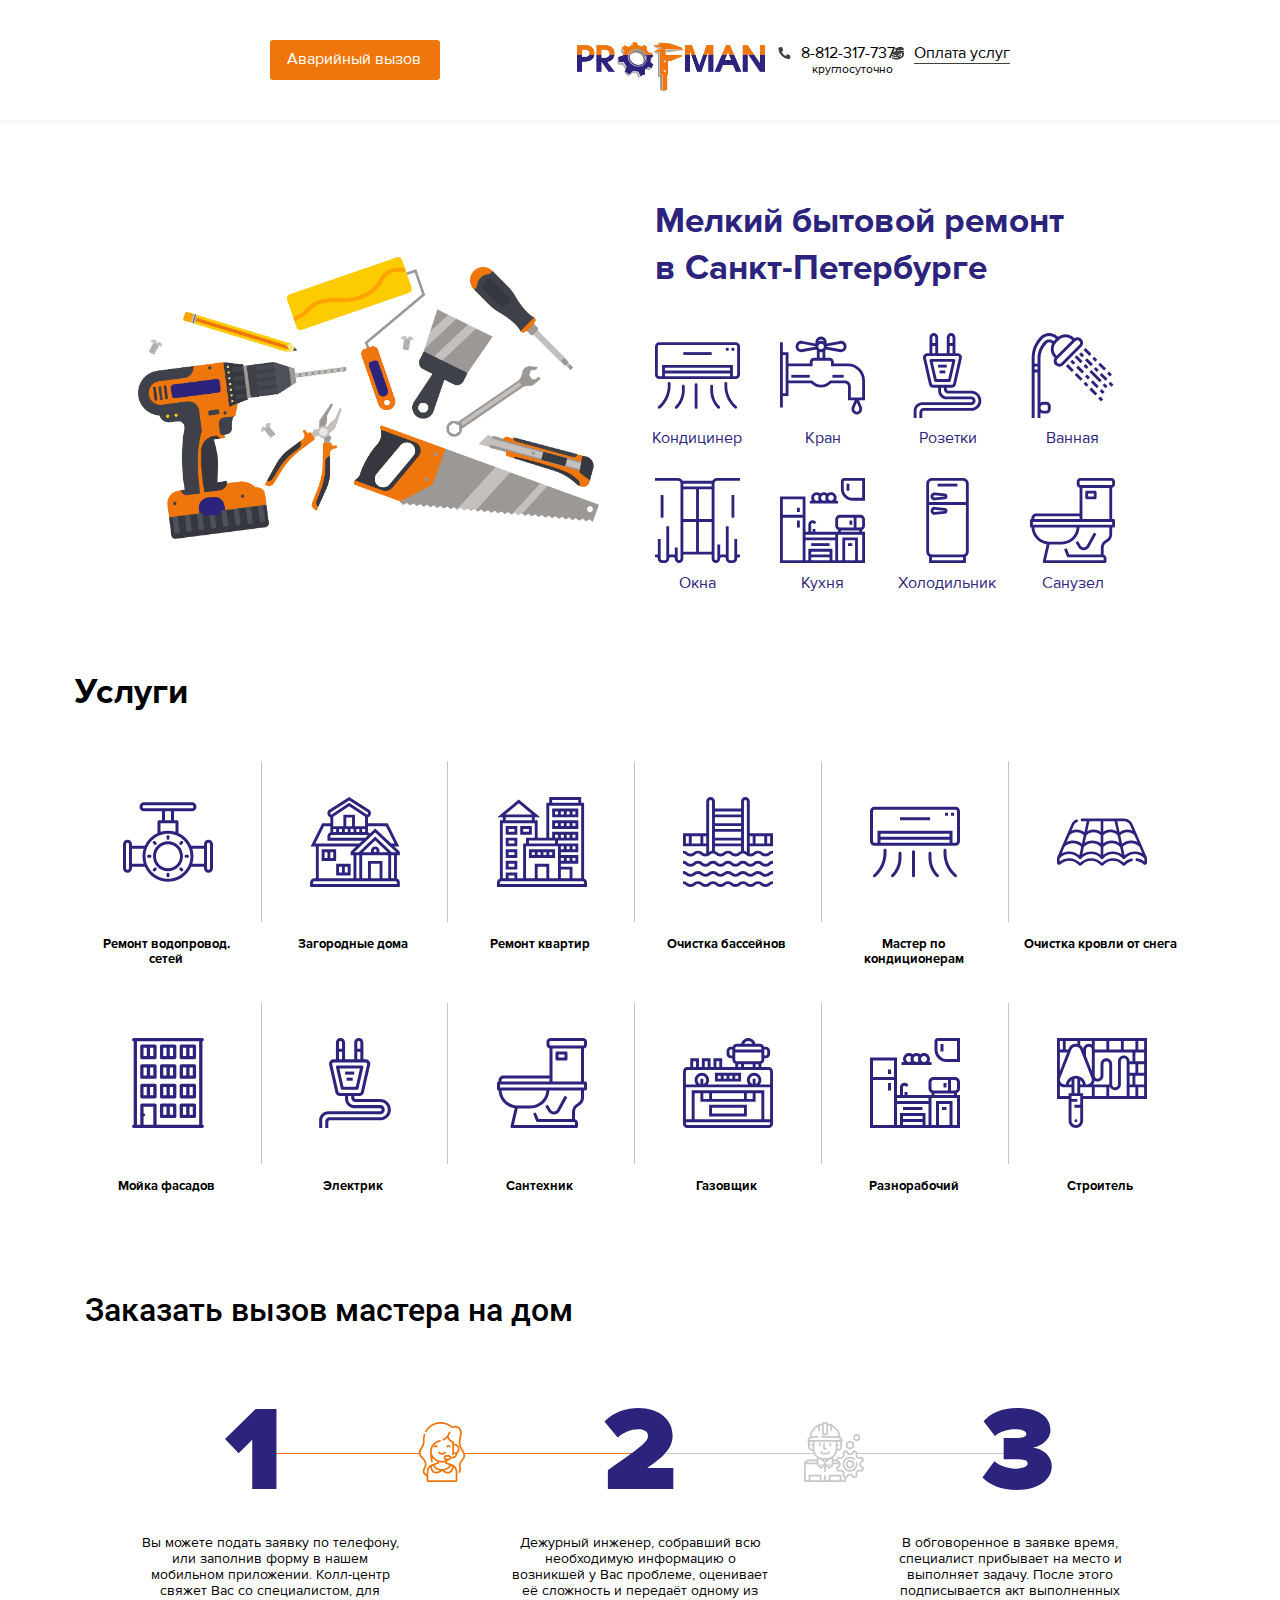
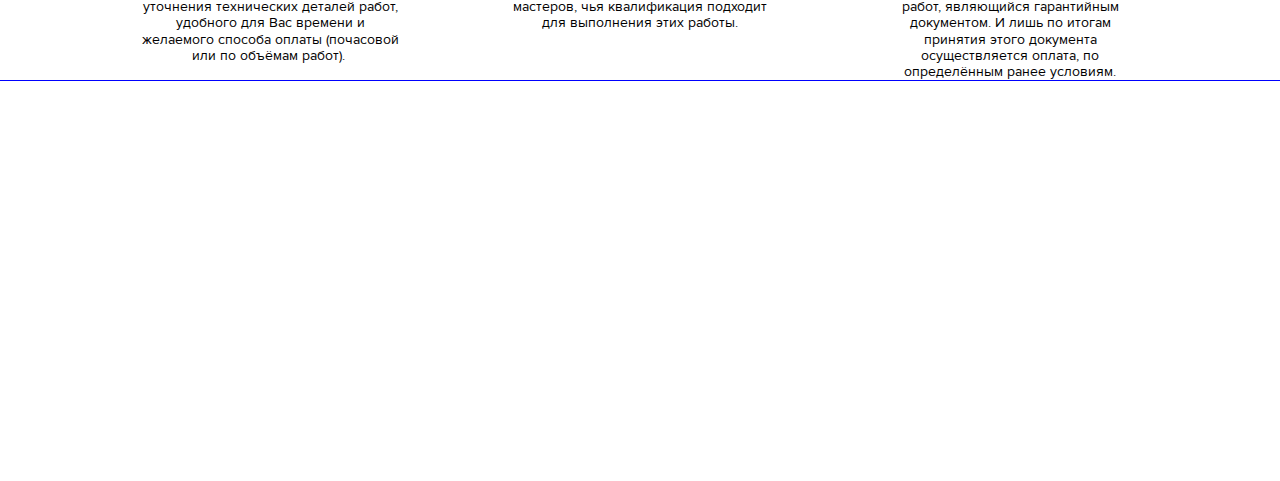
==== commit 50bf514c: "added block - index_call_instruction" ====
--- a/index.html
+++ b/index.html
@@ -177,6 +177,23 @@
             </div>
 
             <div class="index_call_instruction">
+              <h1>Заказать вызов мастера на дом</h1>
+              <div class="visual_instruction">
+                <div>1</div>
+                <div></div>
+                <div><img src="image\call-center.svg"></div>
+                <div></div>
+                <div>2</div>
+                <div></div>
+                <div><img src="image\worker.svg"></div>
+                <div></div>
+                <div>3</div>
+              </div>
+              <div class="text_for_steps">
+                <div>Вы можете подать заявку по телефону, или заполнив форму в нашем мобильном приложении. Колл-центр  свяжет Вас со специалистом, для уточнения технических деталей работ, удобного для Вас времени и желаемого способа оплаты (почасовой или по объёмам работ). </div>
+                <div>Дежурный инженер, собравший всю необходимую информацию о возникшей у Вас проблеме, оценивает её сложность и передаёт одному из мастеров, чья квалификация подходит для выполнения этих работы.</div>
+                <div>В обговоренное в заявке время, специалист прибывает на место и выполняет задачу. После этого подписывается акт выполненных работ, являющийся гарантийным документом. И лишь по итогам принятия этого документа осуществляется оплата, по определённым ранее условиям.</div>
+              </div>
             </div>
 
             <div class="pro_nas">
--- a/style.css
+++ b/style.css
@@ -6,16 +6,19 @@
 }
 @font-face {
     font-family: "Proxima Nova";
-    font-style: bold;
-    font-weight: 700;
+    font-weight: bold;
     src: url("fonts/Proxima Nova/proximanova_bold.otf")
 }
 @font-face {
   font-family: "Proxima Nova";
-  font-style: bold;
-  font-weight: 600;
-  src: url("fonts/Proxima Nova/proximanova_black.ttf")
-}
+  font-weight: 900;
+  src: url("fonts/Proxima Nova/proximanova_black.otf")
+}
+@font-face {
+  font-family: "Roboto Medium";
+  src: url("fonts/Roboto Medium/ofont.ru_Roboto Medium.ttf");
+}
+
 body {font-family: "Proxima Nova", "Arial";}
 /* head */
 .head_wrapper {
@@ -80,6 +83,7 @@
     color: black;
     border-bottom: 0.3px solid #3F3F3F;
 }
+
 /* body */
 #container {
   width: 1110px;
@@ -96,7 +100,6 @@
 }
 #container .index_present h1 {
   margin: -345px 0 0 520px;
-  font-size: 35px;
   line-height: 47px;
   color: #2C237D;
 }
@@ -155,7 +158,7 @@
   width: auto;
 }
 
-#container .index_uslugi h1 {font-size: 36px; margin: 0 0 49px 0}
+#container .index_uslugi h1 {margin: 0 0 49px 0;}
 
 #container .index_uslugi .links_services a div {
   height: 161px;
@@ -163,7 +166,7 @@
   border-right: 0.5px solid #C4C4C4;
 }
 #container .index_uslugi .links_services a:nth-child(-n+6) {
-margin-bottom: 35px ;
+  margin-bottom: 35px ;
 }
 #container .index_uslugi .links_services a:nth-child(6n) div {
   border-right: none;
@@ -193,3 +196,83 @@
 #container .index_uslugi .links_services a:hover span {
   color: #EF760D;
 }
+
+/*index_call_instruction*/
+#container .index_call_instruction {
+  margin-top: 98px;
+}
+#container .index_call_instruction h1 {
+  font-family:"Roboto Medium";
+  font-weight: 100;
+  font-size: 2em;
+}
+
+/*.visual_instruction*/
+#container .index_call_instruction .visual_instruction  {
+  color: #2C237D;
+  display: flex;
+  justify-content: center;
+  margin-top: 50px;
+  -webkit-user-select: none;
+  user-select: none;
+}
+/*Картинки*/
+#container .index_call_instruction .visual_instruction :nth-child(3), .visual_instruction :nth-child(7) {
+  color: #EF760D;
+  width: 60px;
+  height: 60px;
+  margin-top: 3.9%;
+}
+/*Цифры*/
+#container .index_call_instruction .visual_instruction :nth-child(1), .visual_instruction :nth-child(5), .visual_instruction :nth-child(9) {
+  font: 120px "Proxima Nova";
+  font-weight: 900;
+  z-index: 1;
+}
+/*2 полоски (оран.)*/
+#container .index_call_instruction .visual_instruction :nth-child(2), .visual_instruction :nth-child(4) {
+  border-top: 1px solid #EF760D;
+  margin-top: 6.7%;
+  flex-shrink: 10;
+  margin-left: -7px;
+}
+.visual_instruction :nth-child(2) {
+  width: 145px;
+  margin-right: -9px;
+}
+.visual_instruction :nth-child(4) {
+  margin-left: -8px;
+  width: 168px;
+  margin-right: -29px;
+}
+/*2 полоски (серые)*/
+#container .index_call_instruction .visual_instruction :nth-child(6), .visual_instruction :nth-child(8) {
+  border-top: 1px solid #C8C8C8;
+  flex-shrink: 10;
+}
+.visual_instruction :nth-child(6) {
+  margin: 6.7% -9.9px 0 -11px;
+  width: 148px;
+}
+.visual_instruction :nth-child(8) {
+  margin: 6.7% -35px 0 -8px;
+  width: 160px;
+}
+/*.visual_instruction^*/
+#container .index_call_instruction .text_for_steps {
+  display: flex;
+  justify-content: space-around;
+  font-size: 14px;
+  margin-top: 10px;
+}
+#container .index_call_instruction .text_for_steps div {
+  width: 260px;
+  text-align: center;
+
+}
+
+
+
+
+
+footer {height: 400px; border-top: 1px solid blue;}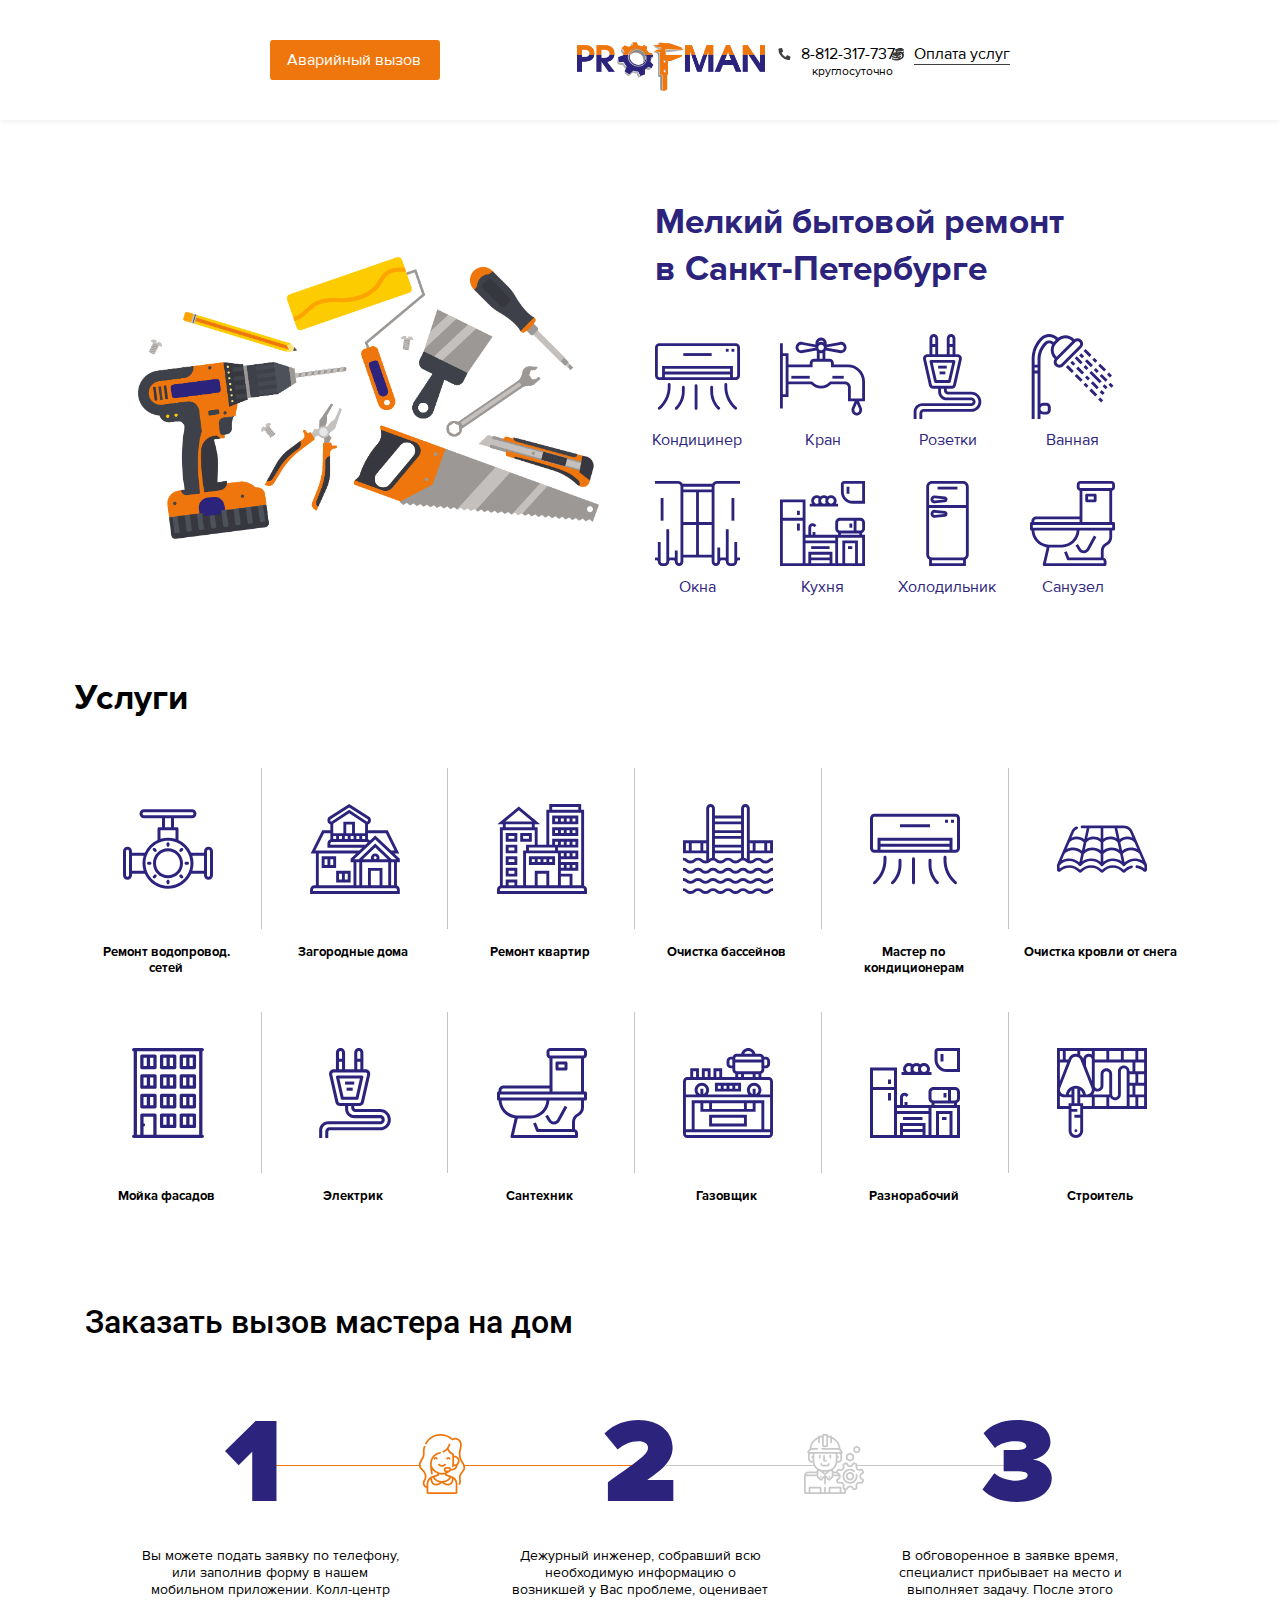
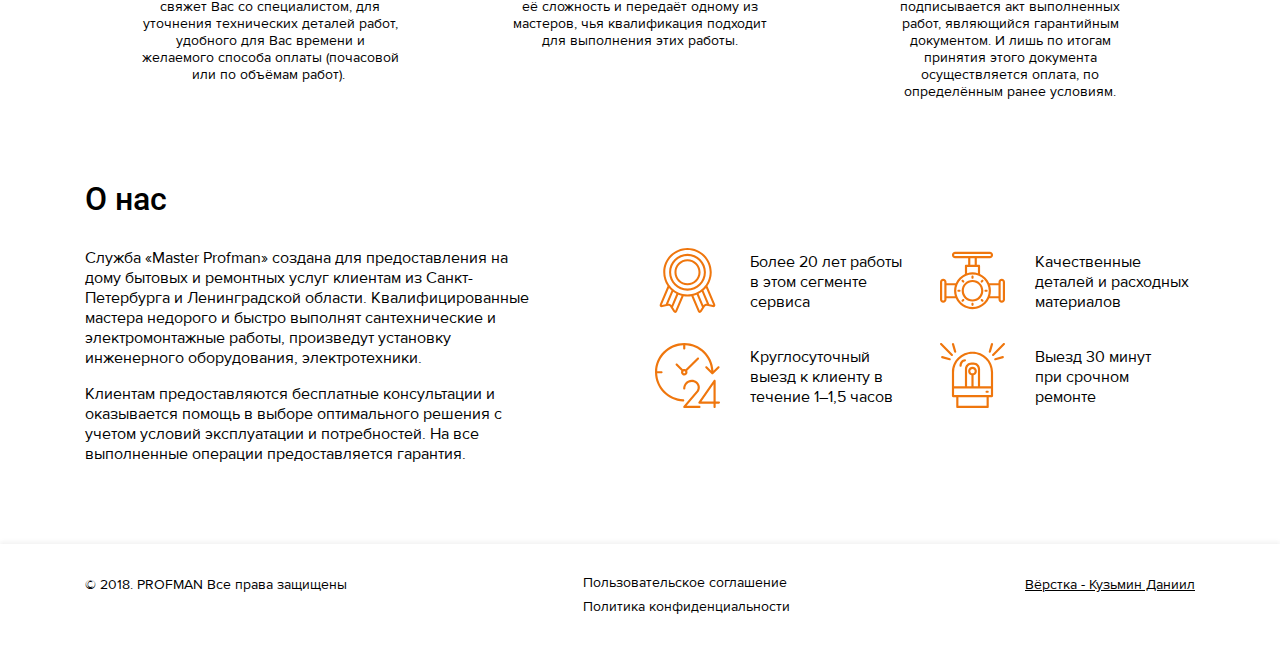
==== commit c0e1cbb5: "index ready" ====
--- a/index.html
+++ b/index.html
@@ -197,14 +197,35 @@
             </div>
 
             <div class="pro_nas">
+              <h1>О нас</h1>
+              <div class="wrapper_pro_nas">
+                <div class="pro_nas_txt">
+                  Служба «Master Profman» создана для предоставления на дому бытовых и ремонтных услуг клиентам из Санкт-Петербурга и Ленинградской области. Квалифицированные мастера недорого и быстро выполнят сантехнические и электромонтажные работы, произведут установку инженерного оборудования, электротехники. 
+                  <p></p>
+                  Клиентам предоставляются бесплатные консультации и оказывается помощь в выборе оптимального решения с учетом условий эксплуатации и потребностей. На все выполненные операции предоставляется гарантия. 
+                </div>
+
+                <div class="pro_nas_img">
+                  <img src="image\quality.svg"><div>Более 20 лет работы в этом сегменте сервиса</div>
+                  <img src="image\valve.svg"><div>Качественные деталей и расходных материалов</div>
+                  <img src="image\24-hours.svg"><div>Круглосуточный выезд к клиенту в течение 1–1,5 часов</div>
+                  <img src="image\alarm.svg"><div>Выезд 30 минут <br> при срочном <br> ремонте</div>
+                </div>
+              </div>
             </div>
         </div>
 
         <footer>
             <div class="footer_wrapper">
-
+             <div>© 2018. PROFMAN Все права защищены </div>
+             <div>
+              <a href="#"><p>Пользовательское соглашение</p></a> 
+              <a href="#"><p>Политика конфиденциальности</p></a> 
+             </div>
+             <div>
+              <a href="https://github.com/ModernHisto/ProFman.git" target="_blank">Вёрстка - Кузьмин Даниил</a>
+             </div>
             </div>
         </footer>
     </body>
-
 </html>--- a/style.css
+++ b/style.css
@@ -19,7 +19,7 @@
   src: url("fonts/Roboto Medium/ofont.ru_Roboto Medium.ttf");
 }
 
-body {font-family: "Proxima Nova", "Arial";}
+body {font-family: "Proxima Nova", "Arial"; line-height: normal;}
 /* head */
 .head_wrapper {
     height: 120px;
@@ -201,7 +201,7 @@
 #container .index_call_instruction {
   margin-top: 98px;
 }
-#container .index_call_instruction h1 {
+#container .index_call_instruction h1{
   font-family:"Roboto Medium";
   font-weight: 100;
   font-size: 2em;
@@ -268,11 +268,66 @@
 #container .index_call_instruction .text_for_steps div {
   width: 260px;
   text-align: center;
-
-}
-
-
-
-
-
-footer {height: 400px; border-top: 1px solid blue;}+}
+
+/*.pro_nas*/
+#container .pro_nas {
+  margin-top: 80px;
+}
+#container .pro_nas h1 {
+  font-family:"Roboto Medium";
+  font-weight: 100;
+  margin: 0px 0 30px 0;
+  font-size: 2em;
+}
+
+#container .wrapper_pro_nas {
+  display: flex;
+  justify-content: space-between;
+}
+#container .pro_nas .pro_nas_txt {
+  width: 445px;
+}
+#container .pro_nas .pro_nas_img {
+  display: flex;
+  justify-content: flex-start;
+  flex-wrap: wrap;
+  width: 540px;
+  height: 190px;
+}  
+#container .pro_nas .pro_nas_img img {
+  width: 65px;
+  height: 65px;
+  margin-right: 30px;
+}
+#container .pro_nas .pro_nas_img img:nth-child(3), #container .pro_nas .pro_nas_img img:nth-child(7) {
+  margin-left: 30px;
+} 
+#container .pro_nas .pro_nas_img div {
+  width: 160px;
+  margin-top: 4px;
+}
+
+/*footer*/
+footer {box-shadow: 0px -2px 4px 0px rgba(115, 115, 115, 0.10); margin-top: 80px;}
+footer .footer_wrapper {
+  width: 1110px;
+  font-size: 14px;
+  display: flex;
+  justify-content: space-between;
+  margin: auto;
+  padding: 32px 0 21px 0;
+}
+footer .footer_wrapper a {text-decoration: none; color: black;}
+footer .footer_wrapper div:nth-child(2) {
+  margin-top: -12px;
+  line-height: 10px;
+  text-decoration: none;
+}
+footer .footer_wrapper div:nth-child(3) a {
+  text-decoration: underline;
+}
+
+
+
+
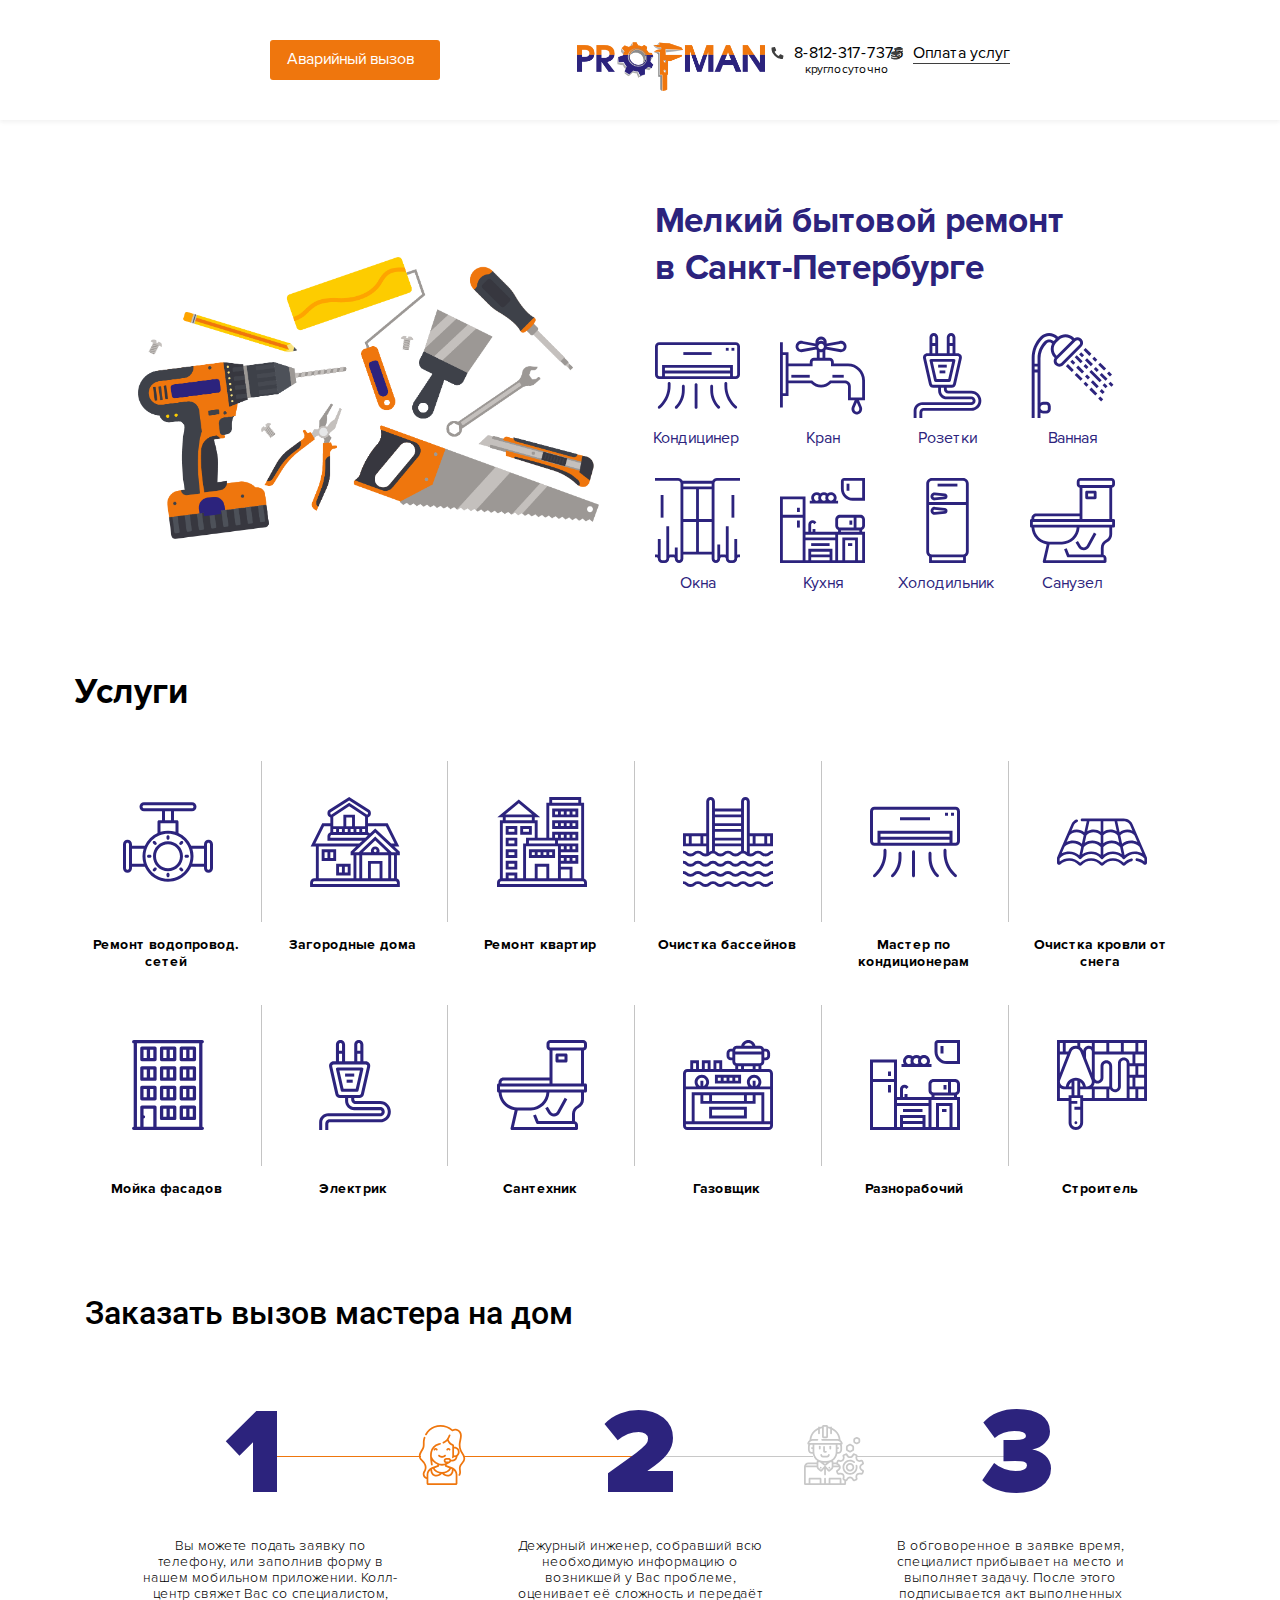
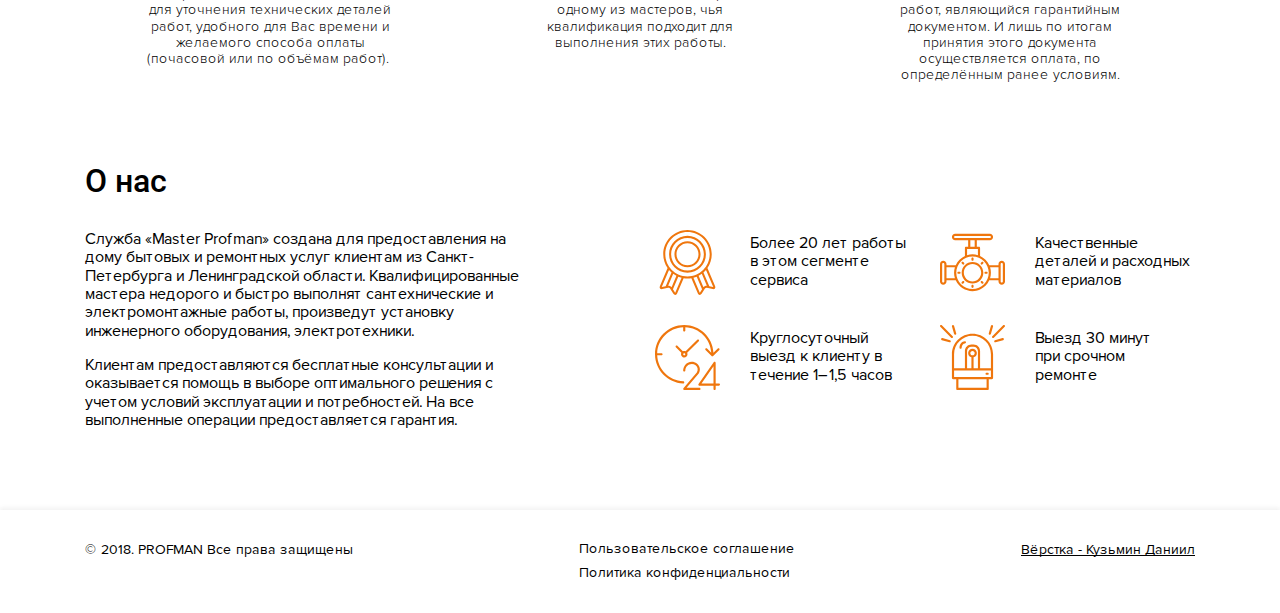
==== commit 752d0b0d: "finished index and remont_kvartir" ====
--- a/index.html
+++ b/index.html
@@ -31,7 +31,7 @@
         <div id="container">
             <div class="index_present">
               <img src="image/fs.png" alt="">
-              <h1>Мелкий бытовой ремонт<br> в Санкт-Петербурге</h1>
+              <h1>Мелкий бытовой ремонт <br> в Санкт-Петербурге</h1>
               <div class="present_uslugi">
                 <a href="#">
                   <div>
@@ -103,7 +103,7 @@
                   <span>Загородные дома</span>
                 </a>
 
-                <a href="#">
+                <a href="C:\Users\ModernHisto\Desktop\12gf.html\Проекты для портфолио\ProFman\remont_kvartir.html">
                   <div>
                     <svg height="496pt" viewBox="0 0 496 496" width="496pt" xmlns="http://www.w3.org/2000/svg"><path d="m480 449.472656v-417.472656h-16v-32h-176v32h-16v192h-48v-96h-16v-16h30.097656l-118.097656-98.414062-118.097656 98.414062h30.097656v16h-16v321.472656c-9.289062 3.3125-16 12.113282-16 22.527344v24h496v-24c0-10.414062-6.710938-19.214844-16-22.527344zm-176-433.472656h144v16h-144zm-16 32h176v400h-48v-64h-64v-16h96v-48h-96v-16h96v-48h-112v-16h112v-48h-144v32h-16zm-16 400h-48v-64h48zm-64-80v80h-48v-176h176v176h-48v-80zm224-160v16h-16v-16zm-32 16h-16v-16h16zm-32 0h-16v-16h16zm-32 0h-16v-16h16zm16 48h16v16h-16zm80 0v16h-16v-16zm-32 16h-16v-16h16zm-48 48h16v16h-16zm80 0v16h-16v-16zm-32 16h-16v-16h16zm-80-96h-144v-16h144zm32 144h48v48h-48zm-232-365.585938 73.902344 61.585938h-147.804688zm-72 77.585938h144v16h-144zm160 32v80h-48v32h-16v192h-32v-32h-64v32h-16v-304zm-112 304h-32v-16h32zm384 32h-464v-8c0-4.414062 3.585938-8 8-8h448c4.414062 0 8 3.585938 8 8zm0 0"/><path d="m112 160h-64v48h64zm-16 32h-32v-16h32zm0 0"/><path d="m112 224h-64v48h64zm-16 32h-32v-16h32zm0 0"/><path d="m112 288h-64v48h64zm-16 32h-32v-16h32zm0 0"/><path d="m112 352h-64v48h64zm-16 32h-32v-16h32zm0 0"/><path d="m192 160h-64v48h64zm-16 32h-32v-16h32zm0 0"/><path d="m448 64h-144v48h144zm-64 16h16v16h-16zm-16 16h-16v-16h16zm-48-16h16v16h-16zm112 16h-16v-16h16zm0 0"/><path d="m448 128h-144v48h144zm-64 16h16v16h-16zm-16 16h-16v-16h16zm-48-16h16v16h-16zm112 16h-16v-16h16zm0 0"/><path d="m320 288h-144v48h144zm-64 16h16v16h-16zm-16 16h-16v-16h16zm-48-16h16v16h-16zm112 16h-16v-16h16zm0 0"/></svg>
                   </div>
--- a/style.css
+++ b/style.css
@@ -1,25 +1,180 @@
 @font-face {
-    font-family: "Proxima Nova";
-    font-style: normal;
-    font-weight: 400;
-    src: url("fonts/Proxima Nova/proximanova_regular.ttf")
-}
-@font-face {
-    font-family: "Proxima Nova";
-    font-weight: bold;
-    src: url("fonts/Proxima Nova/proximanova_bold.otf")
-}
-@font-face {
-  font-family: "Proxima Nova";
+  font-family: 'Proxima Nova Bl';
+  src: url('fonts/Proxima Nova/ProximaNova-Black.eot');
+  src: local('Proxima Nova Black'), local('fonts/Proxima Nova/ProximaNova-Black'),
+      url('fonts/Proxima Nova/ProximaNova-Black.eot?#iefix') format('embedded-opentype'),
+      url('fonts/Proxima Nova/ProximaNova-Black.woff2') format('woff2'),
+      url('fonts/Proxima Nova/ProximaNova-Black.woff') format('woff'),
+      url('fonts/Proxima Nova/ProximaNova-Black.ttf') format('truetype');
   font-weight: 900;
-  src: url("fonts/Proxima Nova/proximanova_black.otf")
+  font-style: normal;
+}
+
+@font-face {
+  font-family: 'Proxima Nova Th';
+  src: url('fonts/Proxima Nova/ProximaNova-Extrabld.eot');
+  src: local('Proxima Nova Extrabold'), local('fonts/Proxima Nova/ProximaNova-Extrabld'),
+      url('fonts/Proxima Nova/ProximaNova-Extrabld.eot?#iefix') format('embedded-opentype'),
+      url('fonts/Proxima Nova/ProximaNova-Extrabld.woff2') format('woff2'),
+      url('fonts/Proxima Nova/ProximaNova-Extrabld.woff') format('woff'),
+      url('fonts/Proxima Nova/ProximaNova-Extrabld.ttf') format('truetype');
+  font-weight: 800;
+  font-style: normal;
+}
+
+@font-face {
+  font-family: 'Proxima Nova Lt';
+  src: url('fonts/Proxima Nova/ProximaNova-SemiboldIt.eot');
+  src: local('Proxima Nova Semibold Italic'), local('fonts/Proxima Nova/ProximaNova-SemiboldIt'),
+      url('fonts/Proxima Nova/ProximaNova-SemiboldIt.eot?#iefix') format('embedded-opentype'),
+      url('fonts/Proxima Nova/ProximaNova-SemiboldIt.woff2') format('woff2'),
+      url('fonts/Proxima Nova/ProximaNova-SemiboldIt.woff') format('woff'),
+      url('fonts/Proxima Nova/ProximaNova-SemiboldIt.ttf') format('truetype');
+  font-weight: 600;
+  font-style: italic;
+}
+
+@font-face {
+  font-family: 'Proxima Nova Th';
+  src: url('fonts/Proxima Nova/ProximaNovaT-Thin.eot');
+  src: local('Proxima Nova Thin'), local('fonts/Proxima Nova/ProximaNovaT-Thin'),
+      url('fonts/Proxima Nova/ProximaNovaT-Thin.eot?#iefix') format('embedded-opentype'),
+      url('fonts/Proxima Nova/ProximaNovaT-Thin.woff2') format('woff2'),
+      url('fonts/Proxima Nova/ProximaNovaT-Thin.woff') format('woff'),
+      url('fonts/Proxima Nova/ProximaNovaT-Thin.ttf') format('truetype');
+  font-weight: 100;
+  font-style: normal;
+}
+
+@font-face {
+  font-family: 'Proxima Nova Lt';
+  src: url('fonts/Proxima Nova/ProximaNova-Light.eot');
+  src: local('Proxima Nova Light'), local('fonts/Proxima Nova/ProximaNova-Light'),
+      url('fonts/Proxima Nova/ProximaNova-Light.eot?#iefix') format('embedded-opentype'),
+      url('fonts/Proxima Nova/ProximaNova-Light.woff2') format('woff2'),
+      url('fonts/Proxima Nova/ProximaNova-Light.woff') format('woff'),
+      url('fonts/Proxima Nova/ProximaNova-Light.ttf') format('truetype');
+  font-weight: 300;
+  font-style: normal;
+}
+
+@font-face {
+  font-family: 'Proxima Nova Bl';
+  src: url('fonts/Proxima Nova/ProximaNova-BlackIt.eot');
+  src: local('Proxima Nova Black Italic'), local('fonts/Proxima Nova/ProximaNova-BlackIt'),
+      url('fonts/Proxima Nova/ProximaNova-BlackIt.eot?#iefix') format('embedded-opentype'),
+      url('fonts/Proxima Nova/ProximaNova-BlackIt.woff2') format('woff2'),
+      url('fonts/Proxima Nova/ProximaNova-BlackIt.woff') format('woff'),
+      url('fonts/Proxima Nova/ProximaNova-BlackIt.ttf') format('truetype');
+  font-weight: 900;
+  font-style: italic;
+}
+
+@font-face {
+  font-family: 'Proxima Nova Rg';
+  src: url('fonts/Proxima Nova/ProximaNova-BoldIt.eot');
+  src: local('Proxima Nova Bold Italic'), local('fonts/Proxima Nova/ProximaNova-BoldIt'),
+      url('fonts/Proxima Nova/ProximaNova-BoldIt.eot?#iefix') format('embedded-opentype'),
+      url('fonts/Proxima Nova/ProximaNova-BoldIt.woff2') format('woff2'),
+      url('fonts/Proxima Nova/ProximaNova-BoldIt.woff') format('woff'),
+      url('fonts/Proxima Nova/ProximaNova-BoldIt.ttf') format('truetype');
+  font-weight: bold;
+  font-style: italic;
+}
+
+@font-face {
+  font-family: 'Proxima Nova Th';
+  src: url('fonts/Proxima Nova/ProximaNova-ThinIt.eot');
+  src: local('Proxima Nova Thin Italic'), local('fonts/Proxima Nova/ProximaNova-ThinIt'),
+      url('fonts/Proxima Nova/ProximaNova-ThinIt.eot?#iefix') format('embedded-opentype'),
+      url('fonts/Proxima Nova/ProximaNova-ThinIt.woff2') format('woff2'),
+      url('fonts/Proxima Nova/ProximaNova-ThinIt.woff') format('woff'),
+      url('fonts/Proxima Nova/ProximaNova-ThinIt.ttf') format('truetype');
+  font-weight: 100;
+  font-style: italic;
+}
+
+@font-face {
+  font-family: 'Proxima Nova Rg';
+  src: url('fonts/Proxima Nova/ProximaNova-Bold.eot');
+  src: local('Proxima Nova Bold'), local('fonts/Proxima Nova/ProximaNova-Bold'),
+      url('fonts/Proxima Nova/ProximaNova-Bold.eot?#iefix') format('embedded-opentype'),
+      url('fonts/Proxima Nova/ProximaNova-Bold.woff2') format('woff2'),
+      url('fonts/Proxima Nova/ProximaNova-Bold.woff') format('woff'),
+      url('fonts/Proxima Nova/ProximaNova-Bold.ttf') format('truetype');
+  font-weight: bold;
+  font-style: normal;
+}
+
+@font-face {
+  font-family: 'Proxima Nova Rg';
+  src: url('fonts/Proxima Nova/ProximaNova-RegularIt.eot');
+  src: local('Proxima Nova Regular Italic'), local('fonts/Proxima Nova/ProximaNova-RegularIt'),
+      url('fonts/Proxima Nova/ProximaNova-RegularIt.eot?#iefix') format('embedded-opentype'),
+      url('fonts/Proxima Nova/ProximaNova-RegularIt.woff2') format('woff2'),
+      url('fonts/Proxima Nova/ProximaNova-RegularIt.woff') format('woff'),
+      url('fonts/Proxima Nova/ProximaNova-RegularIt.ttf') format('truetype');
+  font-weight: normal;
+  font-style: italic;
+}
+
+@font-face {
+  font-family: 'Proxima Nova Th';
+  src: url('fonts/Proxima Nova/ProximaNova-ExtrabldIt.eot');
+  src: local('Proxima Nova Extrabold Italic'), local('fonts/Proxima Nova/ProximaNova-ExtrabldIt'),
+      url('fonts/Proxima Nova/ProximaNova-ExtrabldIt.eot?#iefix') format('embedded-opentype'),
+      url('fonts/Proxima Nova/ProximaNova-ExtrabldIt.woff2') format('woff2'),
+      url('fonts/Proxima Nova/ProximaNova-ExtrabldIt.woff') format('woff'),
+      url('fonts/Proxima Nova/ProximaNova-ExtrabldIt.ttf') format('truetype');
+  font-weight: 800;
+  font-style: italic;
+}
+
+@font-face {
+  font-family: 'Proxima Nova Rg';
+  src: url('fonts/Proxima Nova/ProximaNova-Regular.eot');
+  src: local('Proxima Nova Regular'), local('fonts/Proxima Nova/ProximaNova-Regular'),
+      url('fonts/Proxima Nova/ProximaNova-Regular.eot?#iefix') format('embedded-opentype'),
+      url('fonts/Proxima Nova/ProximaNova-Regular.woff2') format('woff2'),
+      url('fonts/Proxima Nova/ProximaNova-Regular.woff') format('woff'),
+      url('fonts/Proxima Nova/ProximaNova-Regular.ttf') format('truetype');
+  font-weight: normal;
+  font-style: normal;
+}
+
+@font-face {
+  font-family: 'Proxima Nova Lt';
+  src: url('fonts/Proxima Nova/ProximaNova-LightIt.eot');
+  src: local('Proxima Nova Light Italic'), local('fonts/Proxima Nova/ProximaNova-LightIt'),
+      url('fonts/Proxima Nova/ProximaNova-LightIt.eot?#iefix') format('embedded-opentype'),
+      url('fonts/Proxima Nova/ProximaNova-LightIt.woff2') format('woff2'),
+      url('fonts/Proxima Nova/ProximaNova-LightIt.woff') format('woff'),
+      url('fonts/Proxima Nova/ProximaNova-LightIt.ttf') format('truetype');
+  font-weight: 300;
+  font-style: italic;
+}
+
+@font-face {
+  font-family: 'Proxima Nova Lt';
+  src: url('fonts/Proxima Nova/ProximaNova-Semibold.eot');
+  src: local('Proxima Nova Semibold'), local('fonts/Proxima Nova/ProximaNova-Semibold'),
+      url('fonts/Proxima Nova/ProximaNova-Semibold.eot?#iefix') format('embedded-opentype'),
+      url('fonts/Proxima Nova/ProximaNova-Semibold.woff2') format('woff2'),
+      url('fonts/Proxima Nova/ProximaNova-Semibold.woff') format('woff'),
+      url('fonts/Proxima Nova/ProximaNova-Semibold.ttf') format('truetype');
+  font-weight: 600;
+  font-style: normal;
+}
+@font-face {
+  font-family: "Proxima Nova1";
+  src: url("fonts/Proxima Nova/ProximaNova-Regular.ttf");
 }
 @font-face {
   font-family: "Roboto Medium";
   src: url("fonts/Roboto Medium/ofont.ru_Roboto Medium.ttf");
 }
 
-body {font-family: "Proxima Nova", "Arial"; line-height: normal;}
+body {font-family: "Proxima Nova Rg", "Arial";}
 /* head */
 .head_wrapper {
     height: 120px;
@@ -83,7 +238,7 @@
     color: black;
     border-bottom: 0.3px solid #3F3F3F;
 }
-
+/*index*/
 /* body */
 #container {
   width: 1110px;
@@ -113,10 +268,10 @@
 #container .index_present .present_uslugi a {
   text-decoration: none;
 }
-#container .index_present .present_uslugi a:hover div svg {
+#container .index_present .present_uslugi a:hover div svg, .block_kv1 > a:hover > div > svg {
   fill: #EF760D;
 }
-#container .index_present .present_uslugi a:hover div span {
+#container .index_present .present_uslugi a:hover div span, .block_kv1 > a:hover > div > span {
   color: #EF760D;
 }
 #container .index_present .present_uslugi div {
@@ -185,7 +340,7 @@
   text-decoration: none;
   color: black;
   font-weight: 600;
-  font-size: 13px;
+  font-size: 14px;
   text-align: center;
   margin: 15px 12px 0 12px;
 }
@@ -225,8 +380,7 @@
 }
 /*Цифры*/
 #container .index_call_instruction .visual_instruction :nth-child(1), .visual_instruction :nth-child(5), .visual_instruction :nth-child(9) {
-  font: 120px "Proxima Nova";
-  font-weight: 900;
+  font: 120px "Proxima Nova Bl";
   z-index: 1;
 }
 /*2 полоски (оран.)*/
@@ -264,50 +418,51 @@
   justify-content: space-around;
   font-size: 14px;
   margin-top: 10px;
+  font-family: "Proxima Nova Lt";
 }
 #container .index_call_instruction .text_for_steps div {
   width: 260px;
   text-align: center;
 }
 
-/*.pro_nas*/
-#container .pro_nas {
+/*.pro_nas*/ /*ob_usluge*/
+#container .pro_nas, #container .ob_usluge {
   margin-top: 80px;
 }
-#container .pro_nas h1 {
+#container .pro_nas h1, #container .ob_usluge h1 {
   font-family:"Roboto Medium";
   font-weight: 100;
   margin: 0px 0 30px 0;
   font-size: 2em;
 }
 
-#container .wrapper_pro_nas {
-  display: flex;
-  justify-content: space-between;
-}
-#container .pro_nas .pro_nas_txt {
+#container .wrapper_pro_nas, #container .wrapper_ob_usluge {
+  display: flex;
+  justify-content: space-between;
+}
+#container .pro_nas .pro_nas_txt, #container .ob_usluge .ob_usluge_txt {
   width: 445px;
 }
-#container .pro_nas .pro_nas_img {
+#container .pro_nas .pro_nas_img, #container .ob_usluge .ob_usluge_img {
   display: flex;
   justify-content: flex-start;
   flex-wrap: wrap;
   width: 540px;
   height: 190px;
 }  
-#container .pro_nas .pro_nas_img img {
+#container .pro_nas .pro_nas_img img, #container .ob_usluge .ob_usluge_img img {
   width: 65px;
   height: 65px;
   margin-right: 30px;
 }
-#container .pro_nas .pro_nas_img img:nth-child(3), #container .pro_nas .pro_nas_img img:nth-child(7) {
+#container .pro_nas .pro_nas_img img:nth-child(3), #container .pro_nas .pro_nas_img img:nth-child(7), #container .ob_usluge .ob_usluge_img img:nth-child(3), #container .ob_usluge .ob_usluge_img img:nth-child(7) {
   margin-left: 30px;
 } 
-#container .pro_nas .pro_nas_img div {
+#container .ob_usluge .ob_usluge_img div, #container .pro_nas .pro_nas_img div {
   width: 160px;
   margin-top: 4px;
 }
-
+/*.pro_nas*/ /*ob_usluge*^/
 /*footer*/
 footer {box-shadow: 0px -2px 4px 0px rgba(115, 115, 115, 0.10); margin-top: 80px;}
 footer .footer_wrapper {
@@ -327,7 +482,53 @@
 footer .footer_wrapper div:nth-child(3) a {
   text-decoration: underline;
 }
-
-
-
-
+/*index^*/
+
+/*remont_kvartir*/
+.remont_kv_1_block > div:first-child {
+  display: flex;
+  justify-content: space-between;
+}
+.remont_kv_1_block > div:first-child {margin-top: 50px;}
+.remont_kv_1_block > div:first-child h3 {font-size: 24px; text-decoration: underline 1px; margin: 30px 0 0 0;}
+.block_kv1 {
+  display: flex;
+  justify-content: space-evenly;
+  margin-top: 18px;
+  text-align: center;
+  font-size: 18px;
+  font-weight: 400;
+}
+.block_kv1 > a > div > svg {margin-bottom: 10px; fill: #2C237D;}
+.remont_kv_2_uslugi {
+  display: flex;
+  justify-content: space-between;
+  margin-top: 40px;
+}
+.remont_kv_2_uslugi > div {flex-basis: 350px;}
+.remont_kv_2_uslugi > div > h4 {
+  color: #2C237D;
+  font-size: 22px;
+}
+.remont_kv_2_uslugi > div span {
+  font-size: 15px;
+  font-weight: 600;
+}
+
+.remont_kv_2_uslugi > div > span {
+  display: flex;
+  justify-content: space-between;
+  border: 0.5px solid #C4C4C4;
+  border-right: none;
+  border-left: none;
+  height: 20px;
+  padding: 20px 0 20px 0;
+  width: 350px;
+}
+.remont_kv_2_uslugi > div p {font-size: 15px; font-weight: 300;}
+.remont_kv_2_uslugi > div > span + p {font-family: "Proxima Nova Lt"; font-weight: bold;}
+
+
+
+
+
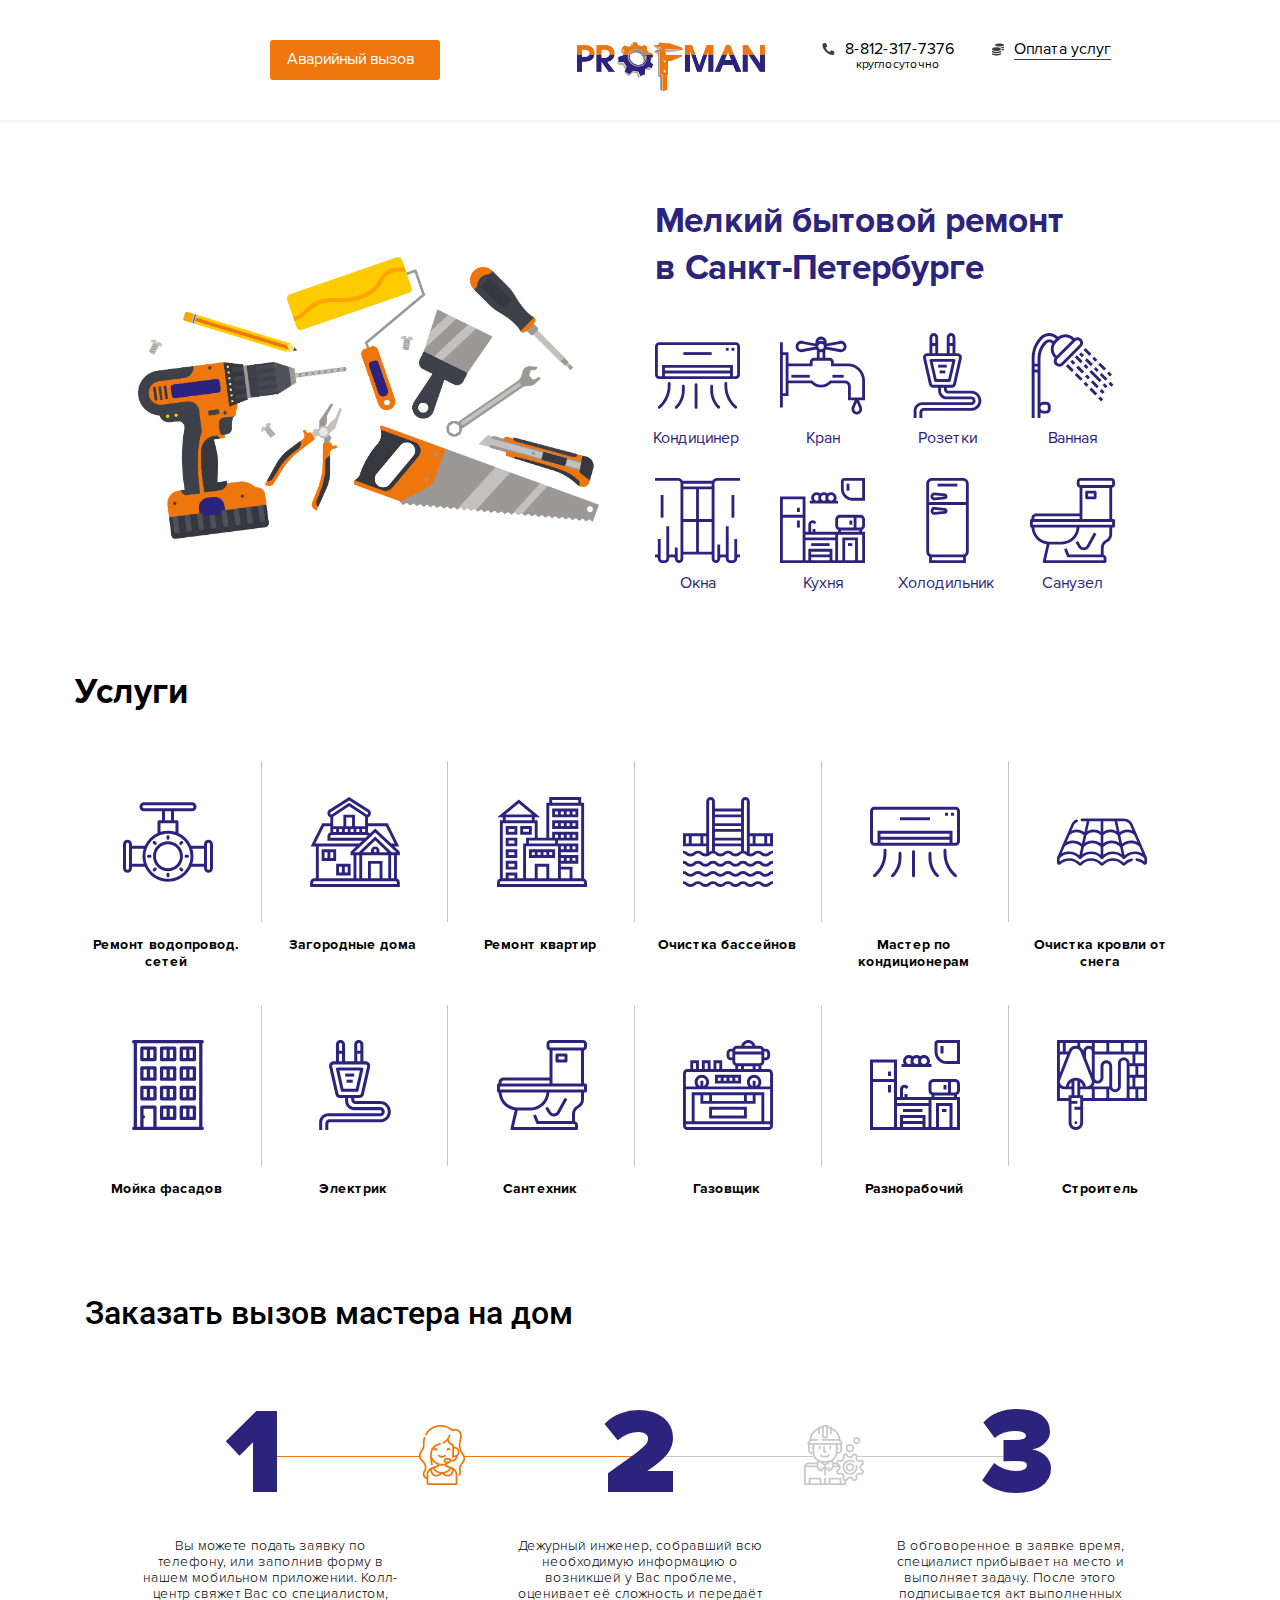
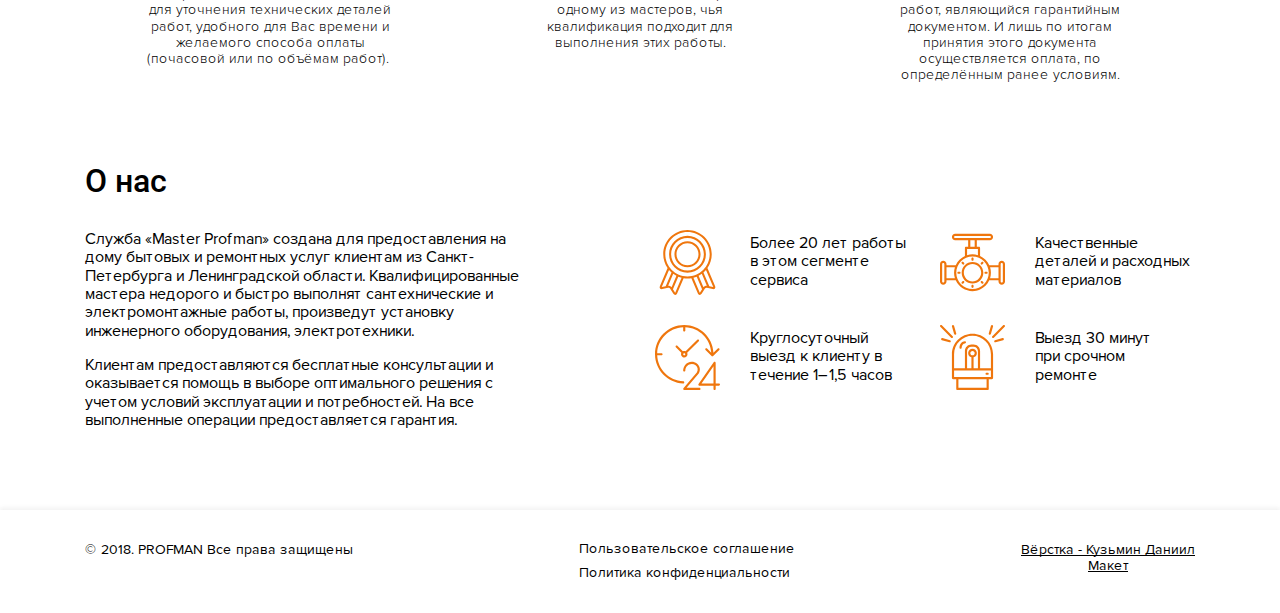
==== commit f43d257f: "cross-platform edits and adding a modal window" ====
--- a/index.html
+++ b/index.html
@@ -11,7 +11,7 @@
     <body>
         <header>
             <div class="head_wrapper">
-                <a href="#" class="button">Аварийный вызов</a>
+                <a href="#emergency_call" class="button">Аварийный вызов</a>
 
                 <a href="index.html" rel="home">
                     <img src="image/logo.png" alt="ProFman">
@@ -103,7 +103,7 @@
                   <span>Загородные дома</span>
                 </a>
 
-                <a href="C:\Users\ModernHisto\Desktop\12gf.html\Проекты для портфолио\ProFman\remont_kvartir.html">
+                <a href="remont_kvartir.html">
                   <div>
                     <svg height="496pt" viewBox="0 0 496 496" width="496pt" xmlns="http://www.w3.org/2000/svg"><path d="m480 449.472656v-417.472656h-16v-32h-176v32h-16v192h-48v-96h-16v-16h30.097656l-118.097656-98.414062-118.097656 98.414062h30.097656v16h-16v321.472656c-9.289062 3.3125-16 12.113282-16 22.527344v24h496v-24c0-10.414062-6.710938-19.214844-16-22.527344zm-176-433.472656h144v16h-144zm-16 32h176v400h-48v-64h-64v-16h96v-48h-96v-16h96v-48h-112v-16h112v-48h-144v32h-16zm-16 400h-48v-64h48zm-64-80v80h-48v-176h176v176h-48v-80zm224-160v16h-16v-16zm-32 16h-16v-16h16zm-32 0h-16v-16h16zm-32 0h-16v-16h16zm16 48h16v16h-16zm80 0v16h-16v-16zm-32 16h-16v-16h16zm-48 48h16v16h-16zm80 0v16h-16v-16zm-32 16h-16v-16h16zm-80-96h-144v-16h144zm32 144h48v48h-48zm-232-365.585938 73.902344 61.585938h-147.804688zm-72 77.585938h144v16h-144zm160 32v80h-48v32h-16v192h-32v-32h-64v32h-16v-304zm-112 304h-32v-16h32zm384 32h-464v-8c0-4.414062 3.585938-8 8-8h448c4.414062 0 8 3.585938 8 8zm0 0"/><path d="m112 160h-64v48h64zm-16 32h-32v-16h32zm0 0"/><path d="m112 224h-64v48h64zm-16 32h-32v-16h32zm0 0"/><path d="m112 288h-64v48h64zm-16 32h-32v-16h32zm0 0"/><path d="m112 352h-64v48h64zm-16 32h-32v-16h32zm0 0"/><path d="m192 160h-64v48h64zm-16 32h-32v-16h32zm0 0"/><path d="m448 64h-144v48h144zm-64 16h16v16h-16zm-16 16h-16v-16h16zm-48-16h16v16h-16zm112 16h-16v-16h16zm0 0"/><path d="m448 128h-144v48h144zm-64 16h16v16h-16zm-16 16h-16v-16h16zm-48-16h16v16h-16zm112 16h-16v-16h16zm0 0"/><path d="m320 288h-144v48h144zm-64 16h16v16h-16zm-16 16h-16v-16h16zm-48-16h16v16h-16zm112 16h-16v-16h16zm0 0"/></svg>
                   </div>
@@ -222,10 +222,27 @@
               <a href="#"><p>Пользовательское соглашение</p></a> 
               <a href="#"><p>Политика конфиденциальности</p></a> 
              </div>
-             <div>
+             <div style="text-align: center;">
               <a href="https://github.com/ModernHisto/ProFman.git" target="_blank">Вёрстка - Кузьмин Даниил</a>
+              <br>
+              <a href="https://www.figma.com/design/W5THhaAhpZ7WG5ed3hBYe8vc/_master-profman?node-id=0-1" target="_blank">Макет</a>
              </div>
             </div>
         </footer>
     </body>
+
+  <!--Модальное окно "Аварийный вызов - emergency_call"-->
+  <div id="emergency_call" class="modal">
+    <div class="modal-dialog">
+      <div class="modal-content">
+        <div class="modal-header">
+          <h3 class="modal-title"></h3>
+          <a href="#close" title="Close" class="close">×</a>
+        </div>
+        <div class="modal-body">    
+          <p>Тут что-то доложно было быть -_-</p>
+        </div>
+      </div>
+    </div>
+  </div>
 </html>--- a/style.css
+++ b/style.css
@@ -206,16 +206,16 @@
     right: 45.05%;
     top: 25%;
 }
+
+.head_wrapper .wrapper_link {
+  display: flex;
+  position: relative;
+  left: 64.7%;
+  top: 40px;
+  width: fit-content;
+}
 .head_wrapper .wrapper_link div:nth-child(1) {
-    position: absolute;
-    right: 29.38%;
-    top: 37%;
-    
-}
-.head_wrapper .wrapper_link div:nth-child(2) {
-    position: absolute;
-    right: 21.09%;
-    top: 37%;
+  margin-right: 43px;
 }
 .head_wrapper .wrapper_link div:nth-child(1) span {
     font-size: 12px;
@@ -240,101 +240,101 @@
 }
 /*index*/
 /* body */
-#container {
+#container{
   width: 1110px;
   margin: 0 auto 0 auto;
 }
-#container .index_present {
+.index_present {
   width: 1010px;
   margin: 0 auto 0 auto;
 }
-#container .index_present img {
+.index_present img {
   width: 461px;
   height: 282px;
   margin: 137px 0 0 3px;
 }
-#container .index_present h1 {
+.index_present h1 {
   margin: -345px 0 0 520px;
   line-height: 47px;
   color: #2C237D;
 }
-#container .index_present .present_uslugi {
+.index_present .present_uslugi {
   display: flex;
   justify-content: space-between;
   flex-wrap: wrap;
   width: 460px;
   margin: 41px 0 0 520px;
 }
-#container .index_present .present_uslugi a {
+.index_present .present_uslugi a {
   text-decoration: none;
 }
-#container .index_present .present_uslugi a:hover div svg, .block_kv1 > a:hover > div > svg {
+.index_present .present_uslugi a:hover div svg, .block_kv1 > a:hover > div > svg {
   fill: #EF760D;
 }
-#container .index_present .present_uslugi a:hover div span, .block_kv1 > a:hover > div > span {
+.index_present .present_uslugi a:hover div span, .block_kv1 > a:hover > div > span {
   color: #EF760D;
 }
-#container .index_present .present_uslugi div {
+.index_present .present_uslugi div {
   width: 85px;
 }
-#container .index_present .present_uslugi .break {
+.index_present .present_uslugi .break {
   flex-basis: 100%;
   height: 31px;
 }
-#container .index_present .present_uslugi svg {
+.index_present .present_uslugi svg {
   height: 85px;
   width: 85px;
   fill: #2C237D;
 }
-#container .index_present .present_uslugi span {
+.index_present .present_uslugi span {
   display: block;
   text-align: center;
   color: #2C237D;
   margin-top: 6px;
 } 
-#container .index_present .present_uslugi a:nth-child(1) span {
+.index_present .present_uslugi a:nth-child(1) span {
   margin: 6px 0 0 -3px;
 }
-#container .index_present .present_uslugi a:nth-child(8) span {
+.index_present .present_uslugi a:nth-child(8) span {
   margin: 6px 0 0 -7px;
 }
 
 /*index_uslugi*/
-#container .index_uslugi {
+.index_uslugi{
   margin: 80px 0 0 -10px;
 }
-#container .index_uslugi .links_services {
+.links_services {
   display: flex;
   flex-wrap: wrap;
   justify-content: space-between;
 }
 
-#container .index_uslugi .links_services a {
+.links_services a {
   width: auto;
 }
 
-#container .index_uslugi h1 {margin: 0 0 49px 0;}
-
-#container .index_uslugi .links_services a div {
+h1 {margin: 0 0 49px 0;}
+
+.links_services a div {
   height: 161px;
   padding: 0 47.8px;
   border-right: 0.5px solid #C4C4C4;
 }
-#container .index_uslugi .links_services a:nth-child(-n+6) {
+.links_services a:nth-child(-n+6) {
   margin-bottom: 35px ;
 }
-#container .index_uslugi .links_services a:nth-child(6n) div {
+.links_services a:nth-child(6n) div {
   border-right: none;
 }
 
-#container .index_uslugi .links_services a div svg {
+.links_services a div svg {
   height: 90px;
   width: 90px;
   margin-top: 35.5px;
   fill: #2C237D;
 }
 
-#container .index_uslugi .links_services span {
+.links_services span {
   display: inline-block;
   width: 158px;
   text-decoration: none;
@@ -345,25 +345,25 @@
   margin: 15px 12px 0 12px;
 }
 
-#container .index_uslugi .links_services a:hover div svg {
+.links_services a:hover div svg {
   fill: #EF760D;
 }
-#container .index_uslugi .links_services a:hover span {
+.links_services a:hover span {
   color: #EF760D;
 }
 
 /*index_call_instruction*/
-#container .index_call_instruction {
+.index_call_instruction {
   margin-top: 98px;
 }
-#container .index_call_instruction h1{
+.index_call_instruction h1{
   font-family:"Roboto Medium";
   font-weight: 100;
   font-size: 2em;
 }
 
 /*.visual_instruction*/
-#container .index_call_instruction .visual_instruction  {
+.index_call_instruction .visual_instruction  {
   color: #2C237D;
   display: flex;
   justify-content: center;
@@ -372,19 +372,19 @@
   user-select: none;
 }
 /*Картинки*/
-#container .index_call_instruction .visual_instruction :nth-child(3), .visual_instruction :nth-child(7) {
+.index_call_instruction .visual_instruction :nth-child(3), .visual_instruction :nth-child(7) {
   color: #EF760D;
   width: 60px;
   height: 60px;
   margin-top: 3.9%;
 }
 /*Цифры*/
-#container .index_call_instruction .visual_instruction :nth-child(1), .visual_instruction :nth-child(5), .visual_instruction :nth-child(9) {
+.index_call_instruction .visual_instruction :nth-child(1), .visual_instruction :nth-child(5), .visual_instruction :nth-child(9) {
   font: 120px "Proxima Nova Bl";
   z-index: 1;
 }
 /*2 полоски (оран.)*/
-#container .index_call_instruction .visual_instruction :nth-child(2), .visual_instruction :nth-child(4) {
+.index_call_instruction .visual_instruction :nth-child(2), .visual_instruction :nth-child(4) {
   border-top: 1px solid #EF760D;
   margin-top: 6.7%;
   flex-shrink: 10;
@@ -400,7 +400,7 @@
   margin-right: -29px;
 }
 /*2 полоски (серые)*/
-#container .index_call_instruction .visual_instruction :nth-child(6), .visual_instruction :nth-child(8) {
+.index_call_instruction .visual_instruction :nth-child(6), .visual_instruction :nth-child(8) {
   border-top: 1px solid #C8C8C8;
   flex-shrink: 10;
 }
@@ -413,59 +413,59 @@
   width: 160px;
 }
 /*.visual_instruction^*/
-#container .index_call_instruction .text_for_steps {
+.index_call_instruction .text_for_steps {
   display: flex;
   justify-content: space-around;
   font-size: 14px;
   margin-top: 10px;
   font-family: "Proxima Nova Lt";
 }
-#container .index_call_instruction .text_for_steps div {
+.index_call_instruction .text_for_steps div {
   width: 260px;
   text-align: center;
 }
 
 /*.pro_nas*/ /*ob_usluge*/
-#container .pro_nas, #container .ob_usluge {
+.pro_nas, .ob_usluge {
   margin-top: 80px;
 }
-#container .pro_nas h1, #container .ob_usluge h1 {
+.pro_nas h1, .ob_usluge h1 {
   font-family:"Roboto Medium";
   font-weight: 100;
   margin: 0px 0 30px 0;
   font-size: 2em;
 }
 
-#container .wrapper_pro_nas, #container .wrapper_ob_usluge {
-  display: flex;
-  justify-content: space-between;
-}
-#container .pro_nas .pro_nas_txt, #container .ob_usluge .ob_usluge_txt {
+.wrapper_pro_nas, .wrapper_ob_usluge {
+  display: flex;
+  justify-content: space-between;
+}
+.pro_nas .pro_nas_txt, .ob_usluge .ob_usluge_txt {
   width: 445px;
 }
-#container .pro_nas .pro_nas_img, #container .ob_usluge .ob_usluge_img {
+.pro_nas .pro_nas_img, .ob_usluge .ob_usluge_img {
   display: flex;
   justify-content: flex-start;
   flex-wrap: wrap;
   width: 540px;
   height: 190px;
 }  
-#container .pro_nas .pro_nas_img img, #container .ob_usluge .ob_usluge_img img {
+.pro_nas .pro_nas_img img, .ob_usluge .ob_usluge_img img {
   width: 65px;
   height: 65px;
   margin-right: 30px;
 }
-#container .pro_nas .pro_nas_img img:nth-child(3), #container .pro_nas .pro_nas_img img:nth-child(7), #container .ob_usluge .ob_usluge_img img:nth-child(3), #container .ob_usluge .ob_usluge_img img:nth-child(7) {
+.pro_nas .pro_nas_img img:nth-child(3), .pro_nas .pro_nas_img img:nth-child(7), .ob_usluge .ob_usluge_img img:nth-child(3), .ob_usluge .ob_usluge_img img:nth-child(7) {
   margin-left: 30px;
 } 
-#container .ob_usluge .ob_usluge_img div, #container .pro_nas .pro_nas_img div {
+.ob_usluge .ob_usluge_img div, .pro_nas .pro_nas_img div {
   width: 160px;
   margin-top: 4px;
 }
 /*.pro_nas*/ /*ob_usluge*^/
 /*footer*/
 footer {box-shadow: 0px -2px 4px 0px rgba(115, 115, 115, 0.10); margin-top: 80px;}
-footer .footer_wrapper {
+.footer_wrapper {
   width: 1110px;
   font-size: 14px;
   display: flex;
@@ -529,6 +529,138 @@
 .remont_kv_2_uslugi > div > span + p {font-family: "Proxima Nova Lt"; font-weight: bold;}
 
 
-
-
-
+@media (min-width: 300px) and (max-width: 1200px) {
+  header {
+    width: 115%;
+  }
+  .head_wrapper {
+    width: 100%;
+  }
+
+  #container {
+    margin-left: 20px;
+  }
+
+  footer {
+    width: 115%;
+  }
+  .footer_wrapper {
+    justify-content: space-evenly;
+  }
+}
+
+/*Стили модальных окон*/
+/* свойства модального окна по умолчанию */
+.modal {
+  position: fixed; /* фиксированное положение */
+  top: 0;
+  right: 0;
+  bottom: 0;
+  left: 0;
+  background: rgba(0,0,0,0.5); /* цвет фона */
+  z-index: 1050;
+  opacity: 0; /* по умолчанию модальное окно прозрачно */
+  -webkit-transition: opacity 200ms ease-in; 
+  -moz-transition: opacity 200ms ease-in;
+  transition: opacity 200ms ease-in; /* анимация перехода */
+  pointer-events: none; /* элемент невидим для событий мыши */
+  margin: 0;
+  padding: 0;
+}
+/* при отображении модального окно */
+.modal:target {
+  opacity: 1; /* делаем окно видимым */
+  pointer-events: auto; /* элемент видим для событий мыши */
+  overflow-y: auto; /* добавляем прокрутку по y, когда элемент не помещается на страницу */
+}
+/* ширина модального окна и его отступы от экрана */
+.modal-dialog {
+  position: relative;
+  width: auto;
+  margin: 10px;
+}
+@media (min-width: 576px) {
+.modal-dialog {
+    max-width: 500px;
+    margin: 30px auto; /* для отображения модального окна по центру */
+}
+}
+/* свойства для блока, содержащего контент модального окна */ 
+.modal-content {
+  position: relative;
+  display: -webkit-box;
+  display: -webkit-flex;
+  display: -ms-flexbox;
+  display: flex;
+  -webkit-box-orient: vertical;
+  -webkit-box-direction: normal;
+  -webkit-flex-direction: column;
+  -ms-flex-direction: column;
+  flex-direction: column;
+  background-color: #fff;
+  -webkit-background-clip: padding-box;
+  background-clip: padding-box;
+  border: 1px solid rgba(0,0,0,.2);
+  border-radius: .3rem;
+  outline: 0;
+}
+@media (min-width: 768px) {
+.modal-content {
+    -webkit-box-shadow: 0 5px 15px rgba(0,0,0,.5);
+    box-shadow: 0 5px 15px rgba(0,0,0,.5);
+}
+}
+/* свойства для заголовка модального окна */
+.modal-header {
+  display: -webkit-box;
+  display: -webkit-flex;
+  display: -ms-flexbox;
+  display: flex;
+  -webkit-box-align: center;
+  -webkit-align-items: center;
+  -ms-flex-align: center;
+  align-items: center;
+  -webkit-box-pack: justify;
+  -webkit-justify-content: space-between;
+  -ms-flex-pack: justify;
+  justify-content: space-between;
+  padding: 15px;
+  border-bottom: 1px solid #eceeef;
+}
+.modal-title {
+  margin-top: 0;
+  margin-bottom: 0;
+  line-height: 1.5;
+  font-size: 1.25rem;
+  font-weight: 500;
+}
+/* свойства для кнопки "Закрыть" */
+.close {
+  float: right;
+  font-family: sans-serif;
+  font-size: 24px;
+  font-weight: 700;
+  line-height: 1;
+  color: #000;
+  text-shadow: 0 1px 0 #fff;
+  opacity: .5;
+  text-decoration: none;
+}
+/* свойства для кнопки "Закрыть" при нахождении её в фокусе или наведении */
+.close:focus, .close:hover {
+  color: #000;
+  text-decoration: none;
+  cursor: pointer;
+  opacity: .75;
+}
+/* свойства для блока, содержащего основное содержимое окна */
+.modal-body {
+position: relative;
+  -webkit-box-flex: 1;
+  -webkit-flex: 1 1 auto;
+  -ms-flex: 1 1 auto;
+  flex: 1 1 auto;
+  padding: 15px;
+  overflow: auto;
+}
+/*Стили модальных окон (КОНЕЦ)*/
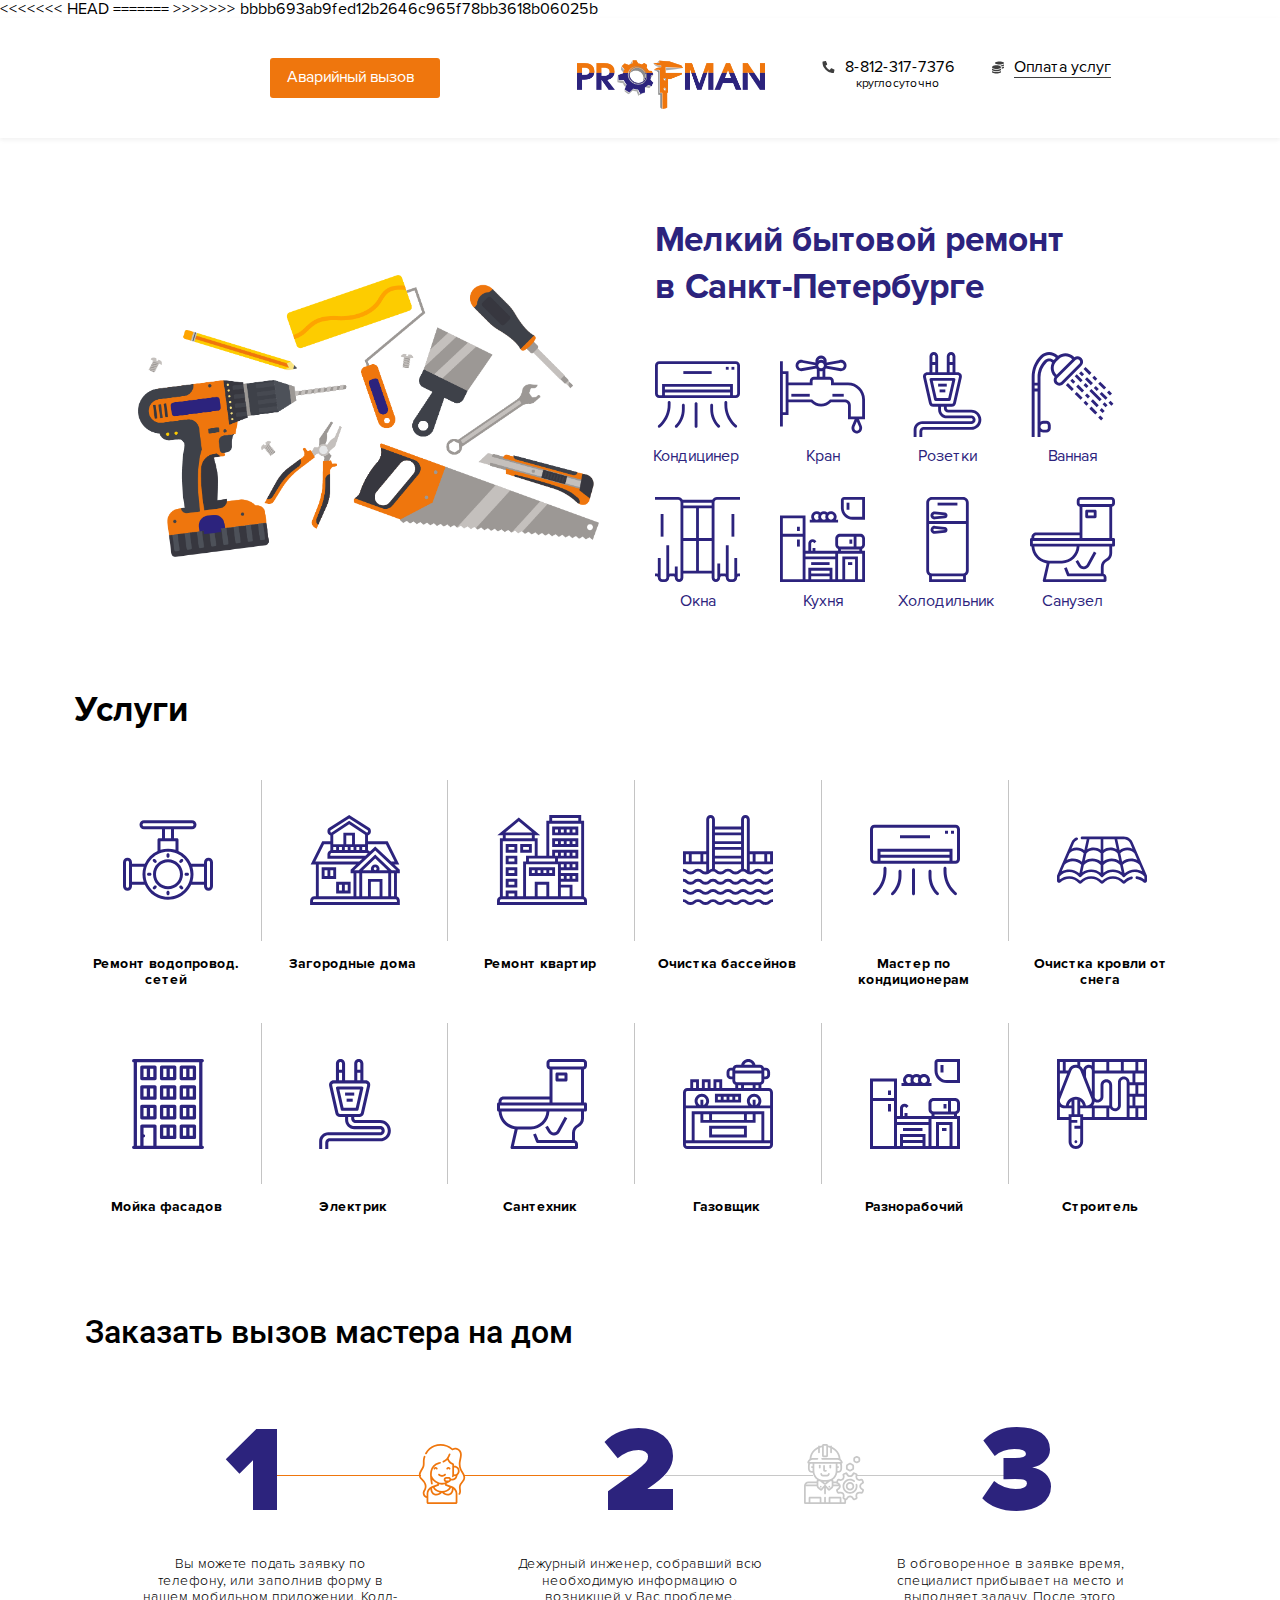
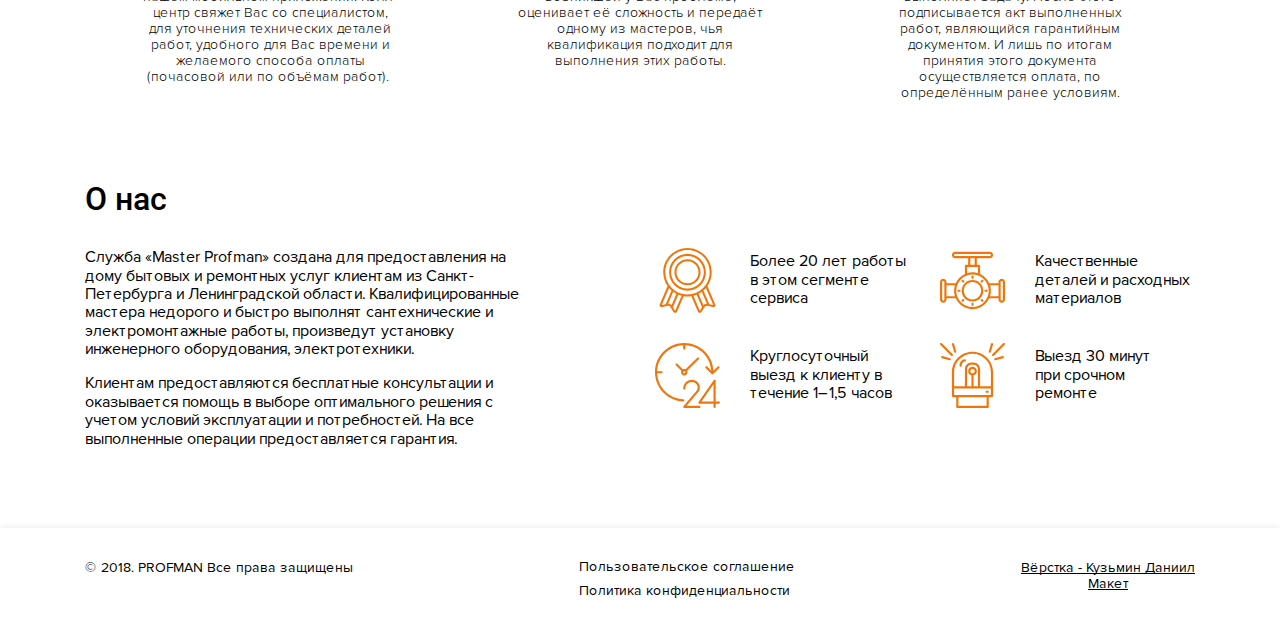
==== commit 6861eca9: "finishing touch" ====
--- a/index.html
+++ b/index.html
@@ -4,6 +4,10 @@
     <head>
         <meta charset="utf-8">
         <title>ProFman</title>
+<<<<<<< HEAD
+        <link rel="shortcut icon" href="public/logo.png" type="image/png">
+=======
+>>>>>>> bbbb693ab9fed12b2646c965f78bb3618b06025b
         <link rel="stylesheet" href="normalize.css">
         <link rel="stylesheet" href="style.css">
     </head>
--- a/style.css
+++ b/style.css
@@ -531,7 +531,7 @@
 
 @media (min-width: 300px) and (max-width: 1200px) {
   header {
-    width: 115%;
+    width: 118%;
   }
   .head_wrapper {
     width: 100%;
@@ -542,7 +542,7 @@
   }
 
   footer {
-    width: 115%;
+    width: 118%;
   }
   .footer_wrapper {
     justify-content: space-evenly;
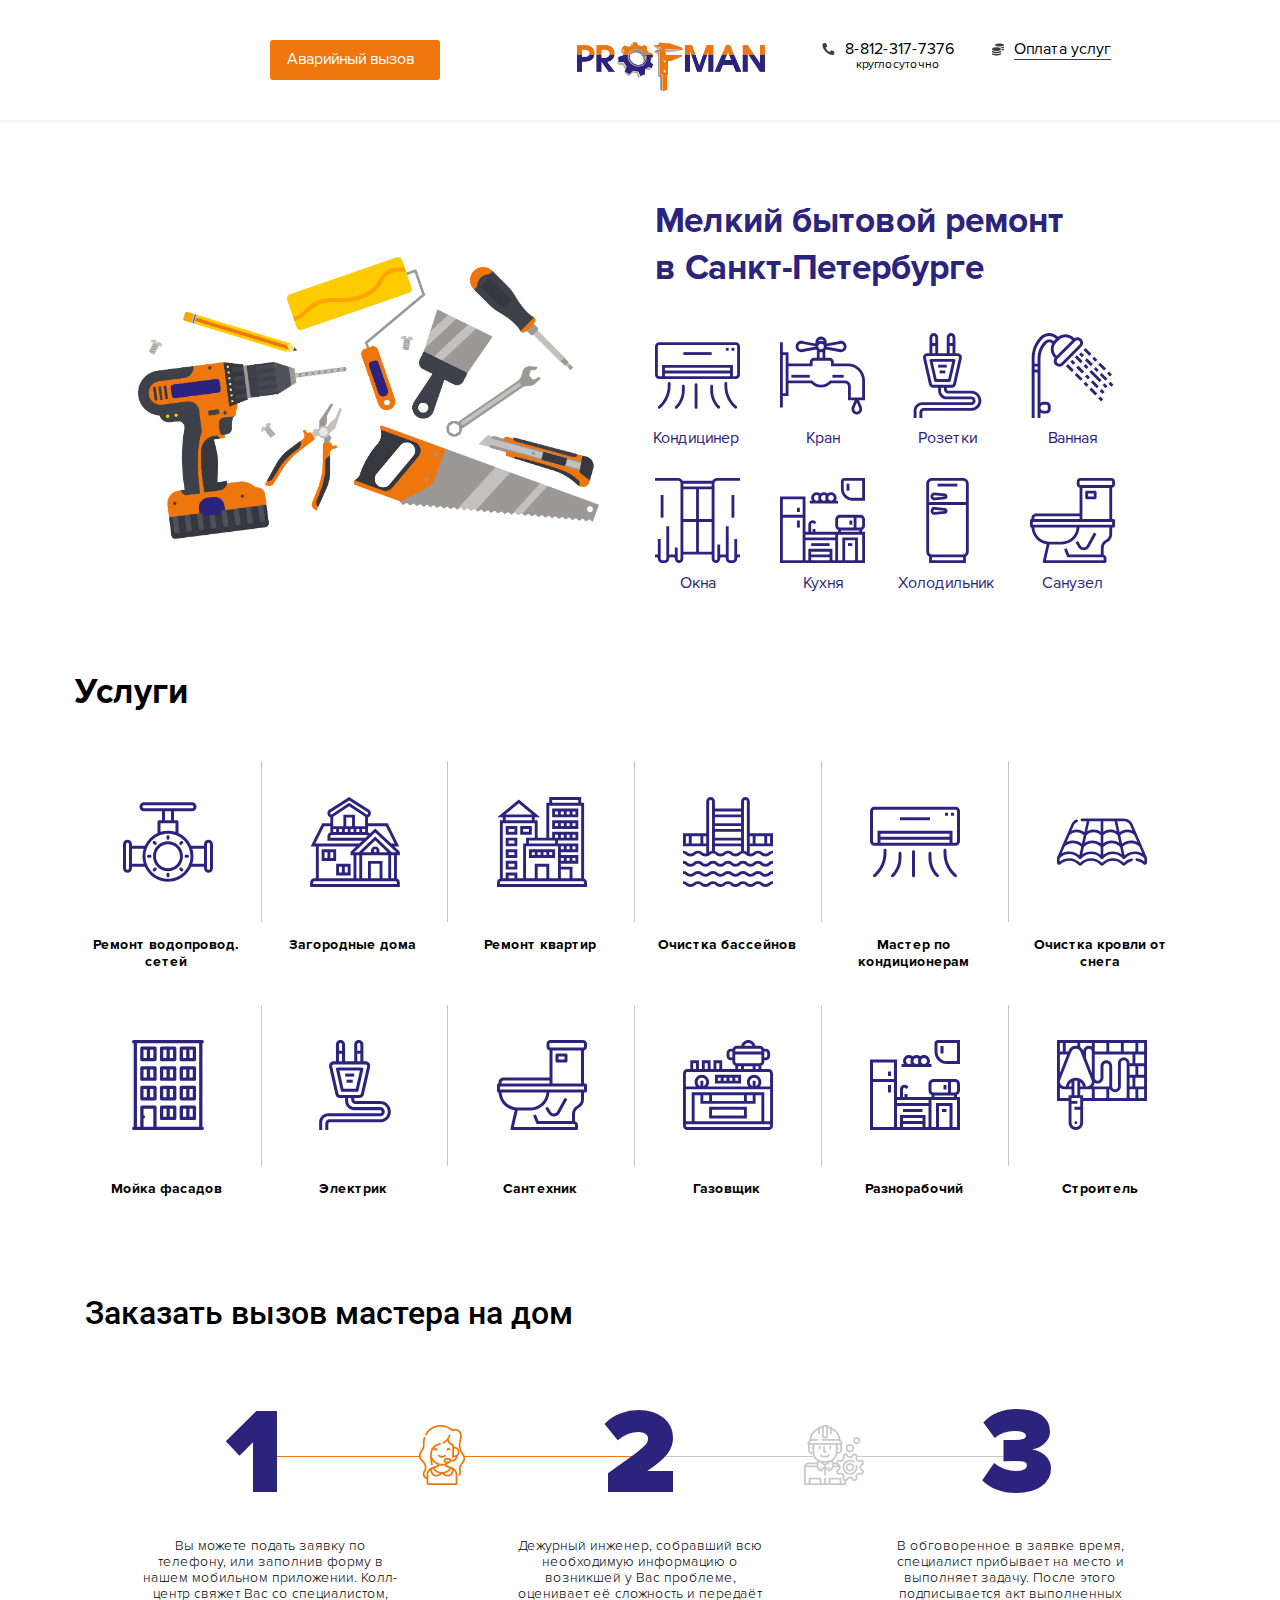
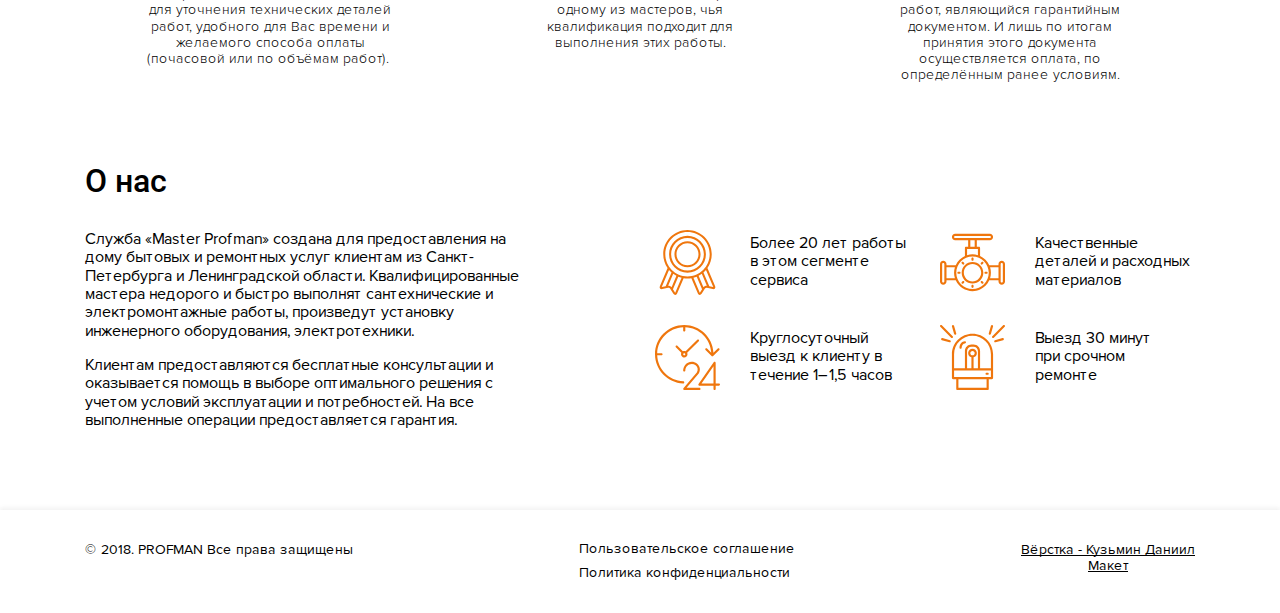
==== commit e3a61310: "Garbage collection" ====
--- a/index.html
+++ b/index.html
@@ -4,10 +4,7 @@
     <head>
         <meta charset="utf-8">
         <title>ProFman</title>
-<<<<<<< HEAD
         <link rel="shortcut icon" href="public/logo.png" type="image/png">
-=======
->>>>>>> bbbb693ab9fed12b2646c965f78bb3618b06025b
         <link rel="stylesheet" href="normalize.css">
         <link rel="stylesheet" href="style.css">
     </head>
